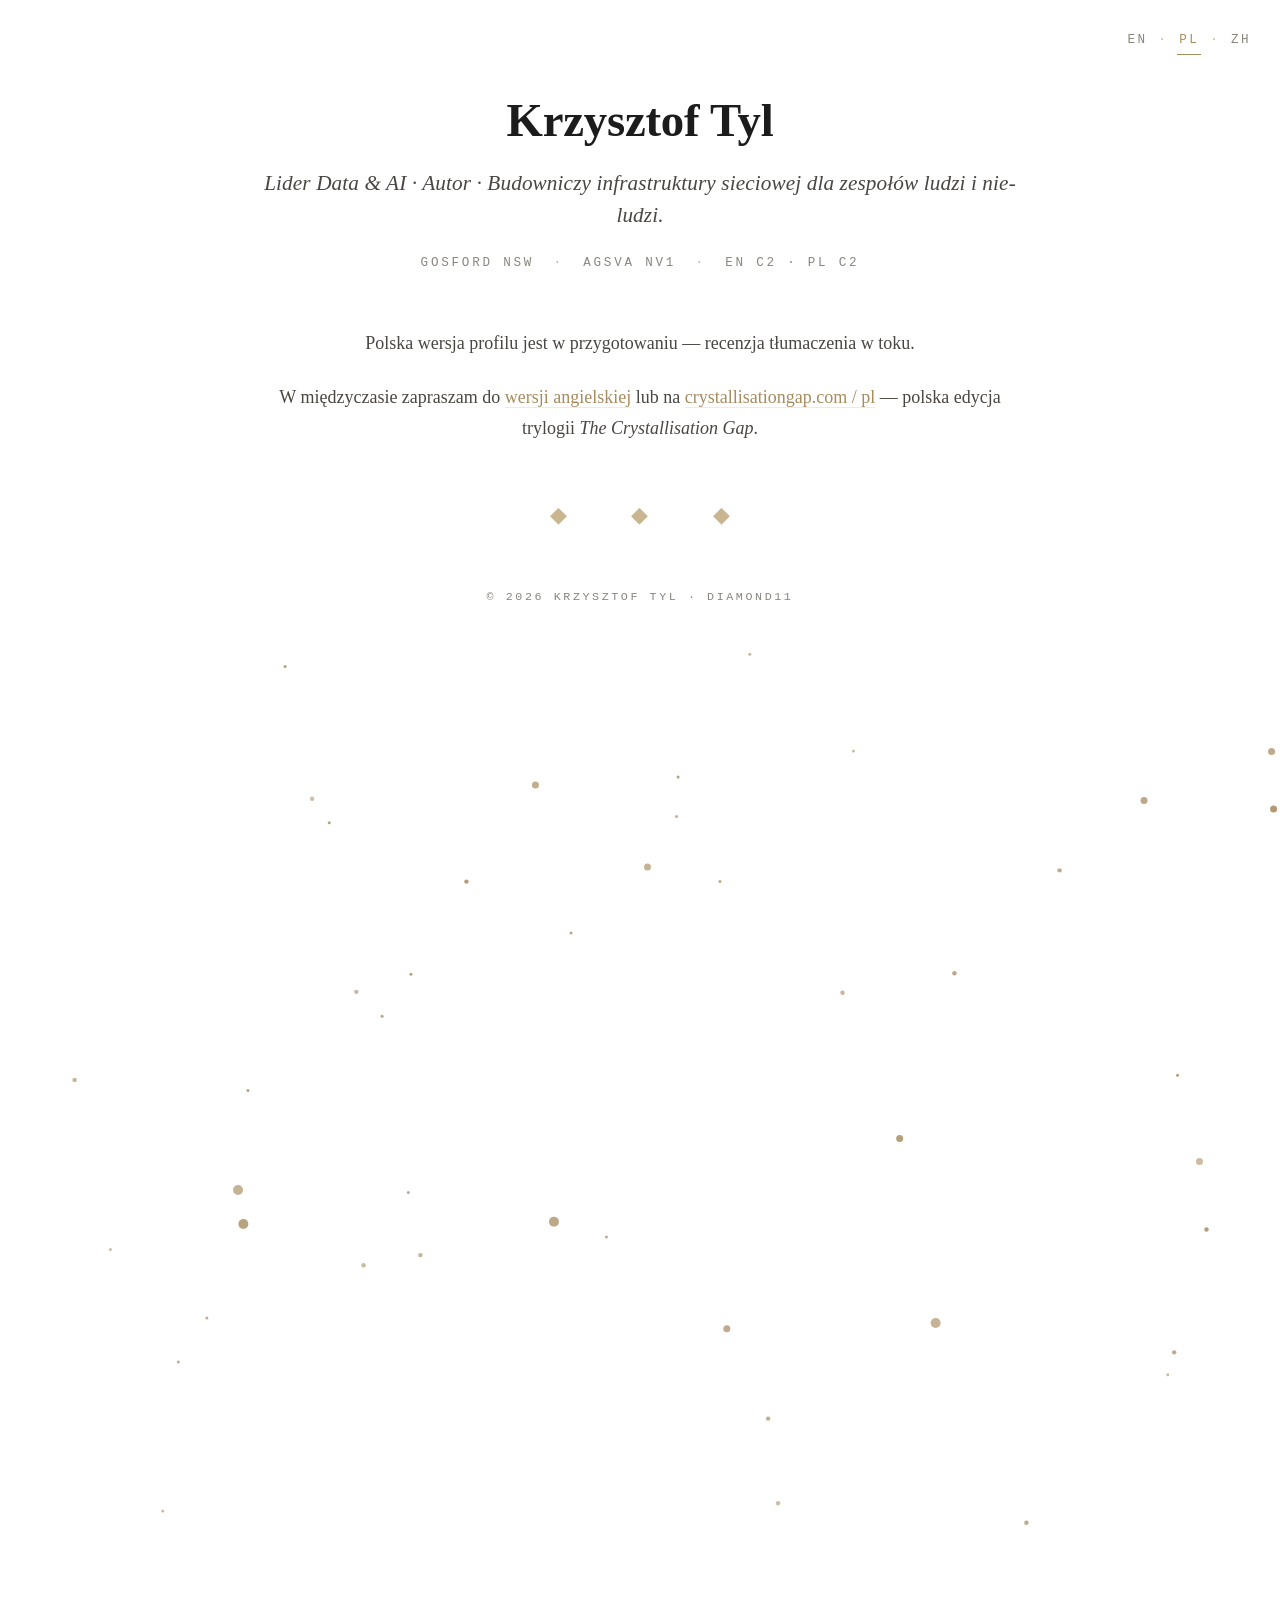
==== pl/index.html @ d38c9de1 "Add ZH to language switcher + scaffold pl/zh stubs Mirrors the trilingual pattern of crystallisation" ====
<!DOCTYPE html>
<html lang="pl">
<head>
<meta charset="UTF-8" />
<meta name="viewport" content="width=device-width, initial-scale=1.0" />
<title>Krzysztof Tyl &mdash; Lider Data &amp; AI &middot; Autor</title>
<meta name="description" content="Krzysztof Tyl — Lider Data & AI z 24-letnim doświadczeniem. Współautor trylogii The Crystallisation Gap. Założyciel meshbook.org." />
<link rel="preload" as="image" href="/assets/img/hive-mind-chronicles.png" />
<link rel="stylesheet" href="/assets/css/style.css" />
</head>
<body>

<canvas id="bg-canvas" aria-hidden="true"></canvas>

<nav class="lang-switch" aria-label="Język">
    <a href="/" hreflang="en-au">EN</a>
    <span class="sep">&middot;</span>
    <a href="/pl/" aria-current="page" hreflang="pl">PL</a>
    <span class="sep">&middot;</span>
    <a href="/zh/" hreflang="zh-Hans">ZH</a>
</nav>

<main>

    <header class="hero">
        <h1 class="name">Krzysztof Tyl</h1>
        <p class="tagline">
            Lider Data &amp; AI &middot; Autor &middot; Budowniczy infrastruktury sieciowej
            dla zespo&#322;&oacute;w ludzi i nie-ludzi.
        </p>
        <p class="meta">
            Gosford NSW
            <span class="sep">·</span> AGSVA NV1
            <span class="sep">·</span> EN&nbsp;C2 · PL&nbsp;C2
        </p>
    </header>

    <p style="text-align:center; color: var(--ink-soft);">
        Polska wersja profilu jest w przygotowaniu &mdash;
        recenzja t&#322;umaczenia w toku.
    </p>

    <p style="text-align:center; color: var(--ink-soft);">
        W mi&#281;dzyczasie zapraszam do
        <a href="/">wersji angielskiej</a>
        lub na
        <a href="https://crystallisationgap.com/pl/">crystallisationgap.com&nbsp;/&nbsp;pl</a>
        &mdash; polska edycja trylogii <em>The Crystallisation Gap</em>.
    </p>

    <div class="ornament" aria-hidden="true">◆ ◆ ◆</div>

    <footer>
        <p>
            &copy; 2026 Krzysztof Tyl &middot; Diamond11
        </p>
    </footer>

</main>

<script src="/assets/js/particles.js" defer></script>

</body>
</html>
---- assets/css/style.css ----
/*
 * christophertyl profile — vanilla typographic site
 * Aesthetic borrowed from crystallisationgap.com (same designer, same hand)
 */

:root {
    /* Colours sampled from the book cover — same palette as crystallisationgap.com */
    --bg:           #ffffff;
    --bg-warm:      #fdfcfa;
    --ink:          #1c1c1c;
    --ink-soft:     #4a4642;
    --ink-faint:    #8a857d;
    --gold:         #a78b5f;
    --gold-pale:    #c9b690;
    --gold-faint:   color-mix(in srgb, var(--gold) 18%, transparent);
    --rule:         #ece6da;

    /* Typography stacks */
    --serif:        Georgia, "Iowan Old Style", "Apple Garamond", "Hoefler Text", "Times New Roman", serif;
    --mono:         ui-monospace, "SF Mono", "Cascadia Mono", Menlo, Consolas, "Courier New", monospace;

    /* Rhythm — slightly wider measure than the books site to fit a profile */
    --measure:      42rem;
    --gutter:       1.5rem;
    --rhythm:       1.3rem;
}

* { box-sizing: border-box; }

html {
    font-size: 17px;
    -webkit-text-size-adjust: 100%;
    scroll-behavior: smooth;
    color-scheme: light;
}
@media (min-width: 768px) {
    html { font-size: 18px; }
}

body {
    margin: 0;
    background: var(--bg);
    color: var(--ink);
    font-family: var(--serif);
    line-height: 1.7;
    min-height: 100dvh;
    -webkit-font-smoothing: antialiased;
    text-rendering: optimizeLegibility;
    position: relative;
    isolation: isolate;
    padding: 4.5rem var(--gutter) 5rem;
}
@media (max-width: 480px) {
    body { padding-top: 5.5rem; }
}

/* Background particle canvas (mesh metaphor) */
#bg-canvas {
    position: fixed;
    inset: 0;
    width: 100vw;
    height: 100vh;
    z-index: -1;
    mix-blend-mode: multiply;
    pointer-events: none;
}

/* Top-right language switcher — keeps room for ZH/PL later */
.lang-switch {
    position: fixed;
    top: 1.5rem;
    right: 1.5rem;
    z-index: 10;
    display: flex;
    align-items: center;
    gap: 0.5rem;
    font-family: var(--mono);
    font-size: 0.7rem;
    text-transform: uppercase;
    letter-spacing: 0.2em;
    color: var(--ink-faint);
}
.lang-switch a {
    color: var(--ink-faint);
    text-decoration: none;
    border-bottom: 1px solid transparent;
    padding: 0.15rem 0.1rem;
    transition: color 0.2s ease, border-bottom-color 0.2s ease;
}
.lang-switch a[aria-current="page"] {
    color: var(--gold);
    border-bottom-color: var(--gold);
}
.lang-switch a:hover { color: var(--ink); }
.lang-switch .sep { color: var(--gold-pale); }

main {
    max-width: var(--measure);
    margin: 0 auto;
}

/* Hero block */
.hero {
    text-align: center;
    margin-bottom: 3rem;
    animation: fadeIn 0.9s ease-out;
}
.hero .name {
    font-family: var(--serif);
    font-size: clamp(2rem, 5vw, 2.6rem);
    font-weight: 600;
    letter-spacing: -0.005em;
    margin: 0 0 0.4rem;
    color: var(--ink);
}
.hero .tagline {
    font-family: var(--serif);
    font-style: italic;
    font-size: clamp(1.05rem, 2.2vw, 1.18rem);
    color: var(--ink-soft);
    margin: 0 0 1.2rem;
    letter-spacing: 0.005em;
    line-height: 1.5;
}
.hero .meta {
    font-family: var(--mono);
    font-size: 0.7rem;
    text-transform: uppercase;
    letter-spacing: 0.22em;
    color: var(--ink-faint);
    margin: 0;
}
.hero .meta .sep { color: var(--gold-pale); margin: 0 0.5rem; }

/* Body prose — same rhythm as crystallisationgap.com */
p, ul, ol, blockquote, dl {
    margin: 0 0 var(--rhythm);
    animation: fadeIn 0.9s ease-out 0.3s both;
}
p { line-height: 1.7; }

a {
    color: var(--gold);
    text-decoration: none;
    border-bottom: 1px solid var(--gold-faint);
    transition: color 0.2s ease, border-bottom-color 0.2s ease;
}
a:hover {
    color: var(--ink);
    border-bottom-color: var(--gold);
}

strong { font-weight: 600; color: var(--ink); }
em { color: var(--ink-soft); }

h2 {
    font-family: var(--mono);
    font-size: 0.72rem;
    font-weight: normal;
    text-transform: uppercase;
    letter-spacing: 0.32em;
    color: var(--ink-faint);
    margin: 3.5rem 0 1.2rem;
    text-align: center;
    animation: fadeIn 0.9s ease-out 0.4s both;
}

h3 {
    font-family: var(--serif);
    font-size: 1.05rem;
    font-weight: 600;
    color: var(--ink);
    margin: 1.4rem 0 0.3rem;
    line-height: 1.3;
}

h3 .role-meta {
    display: block;
    font-family: var(--mono);
    font-weight: normal;
    font-size: 0.7rem;
    color: var(--ink-faint);
    text-transform: uppercase;
    letter-spacing: 0.18em;
    margin-top: 0.25rem;
}

ul { padding-left: 1.2rem; }
li { margin-bottom: 0.4rem; }
li::marker { color: var(--gold-pale); }

blockquote {
    border-left: 2px solid var(--gold-pale);
    padding: 0.4rem 0 0.4rem 1.1rem;
    margin: 1.6rem 0;
    color: var(--ink-soft);
    font-style: italic;
    font-size: 0.98rem;
}
blockquote cite {
    display: block;
    margin-top: 0.4rem;
    font-style: normal;
    font-family: var(--mono);
    font-size: 0.7rem;
    color: var(--ink-faint);
    letter-spacing: 0.12em;
    text-transform: uppercase;
}

/* Calendar-style table — works for trilogy + career timeline */
.timeline {
    margin: 0 auto var(--rhythm);
    max-width: 36rem;
    font-size: 0.95rem;
}
.timeline table { width: 100%; border-collapse: collapse; }
.timeline td {
    padding: 0.55rem 0;
    vertical-align: top;
    border-bottom: 1px solid var(--rule);
}
.timeline tr:last-child td { border-bottom: none; }
.timeline td:first-child {
    color: var(--gold);
    font-variant-numeric: tabular-nums;
    white-space: nowrap;
    padding-right: 1.4rem;
    width: 9rem;
    font-size: 0.92rem;
    font-family: var(--mono);
    letter-spacing: 0.06em;
}
.timeline td:last-child { color: var(--ink-soft); }
.timeline tr td:last-child strong { color: var(--ink); }

/* Project cards — minimal: just a left gold rule + tight prose */
.project {
    margin: 1.6rem 0;
    padding-left: 1rem;
    border-left: 2px solid var(--gold-pale);
}
.project h3 { margin-top: 0; }
.project p { margin-bottom: 0.5rem; font-size: 0.96rem; color: var(--ink-soft); }
.project .tech {
    font-family: var(--mono);
    font-size: 0.68rem;
    text-transform: uppercase;
    letter-spacing: 0.18em;
    color: var(--ink-faint);
    margin-bottom: 0;
}
.project .tech a { color: var(--ink-faint); border-bottom-color: transparent; }
.project .tech a:hover { color: var(--gold); border-bottom-color: var(--gold-faint); }

/* A-C-P call-out block */
.acp {
    background: var(--bg-warm);
    border: 1px solid var(--rule);
    border-left: 3px solid var(--gold);
    padding: 1.4rem 1.6rem;
    margin: 2rem 0;
}
.acp h3 {
    font-family: var(--mono);
    font-size: 0.7rem;
    text-transform: uppercase;
    letter-spacing: 0.22em;
    color: var(--gold);
    margin: 0 0 1rem;
    font-weight: normal;
}
.acp dl { margin: 0; }
.acp dt {
    font-weight: 600;
    color: var(--ink);
    margin-top: 0.6rem;
}
.acp dt:first-child { margin-top: 0; }
.acp dd {
    margin: 0.2rem 0 0.8rem;
    font-size: 0.95rem;
    color: var(--ink-soft);
    line-height: 1.55;
}

/* Featured image — used sparingly */
.featured-img {
    display: block;
    width: 100%;
    max-width: 28rem;
    margin: 1.5rem auto;
    border: 1px solid var(--rule);
}

/* Connect grid */
.connect {
    display: grid;
    grid-template-columns: repeat(auto-fit, minmax(15rem, 1fr));
    gap: 0.9rem 1.4rem;
    margin: 1.5rem 0;
    font-family: var(--mono);
    font-size: 0.74rem;
    letter-spacing: 0.04em;
}
.connect .label {
    display: block;
    font-size: 0.62rem;
    text-transform: uppercase;
    letter-spacing: 0.22em;
    color: var(--ink-faint);
    margin-bottom: 0.2rem;
}
.connect a {
    overflow-wrap: anywhere; /* allow long emails / urls to wrap cleanly */
    hyphens: none;
}

/* Download / request buttons (text-link style, restrained) */
.actions {
    display: flex;
    gap: 1.4rem;
    flex-wrap: wrap;
    justify-content: center;
    margin: 1.5rem 0 0;
    font-family: var(--mono);
    font-size: 0.72rem;
    text-transform: uppercase;
    letter-spacing: 0.22em;
}
.actions a {
    color: var(--ink);
    border: 1px solid var(--gold-pale);
    padding: 0.7rem 1.1rem;
    transition: background 0.2s ease, border-color 0.2s ease, color 0.2s ease;
}
.actions a:hover {
    background: var(--gold-faint);
    border-color: var(--gold);
    color: var(--ink);
}

/* Ornament — diamond row, same flourish as crystallisationgap.com */
.ornament {
    text-align: center;
    color: var(--gold-pale);
    font-family: var(--mono);
    font-size: 1.2rem;
    letter-spacing: 1.2em;
    margin: 3rem 0 2rem;
    padding-left: 1.2em; /* re-centre after letter-spacing */
}

footer {
    text-align: center;
    margin: 3rem auto 0;
    font-family: var(--mono);
    font-size: 0.65rem;
    text-transform: uppercase;
    letter-spacing: 0.22em;
    color: var(--ink-faint);
}
footer a { color: var(--ink-faint); border-bottom-color: transparent; }
footer a:hover { color: var(--gold); }

/* Animations */
@keyframes fadeIn {
    from { opacity: 0; transform: translateY(6px); }
    to { opacity: 1; transform: translateY(0); }
}
@media (prefers-reduced-motion: reduce) {
    *, *::before, *::after {
        animation: none !important;
        transition: none !important;
    }
}

/* Print: strip particles, switcher, and motion — keep the resume readable */
@media print {
    #bg-canvas, .lang-switch, .actions { display: none; }
    body { padding: 0; color: #000; }
    a { color: #000; border-bottom: none; }
    h2 { color: #555; }
}
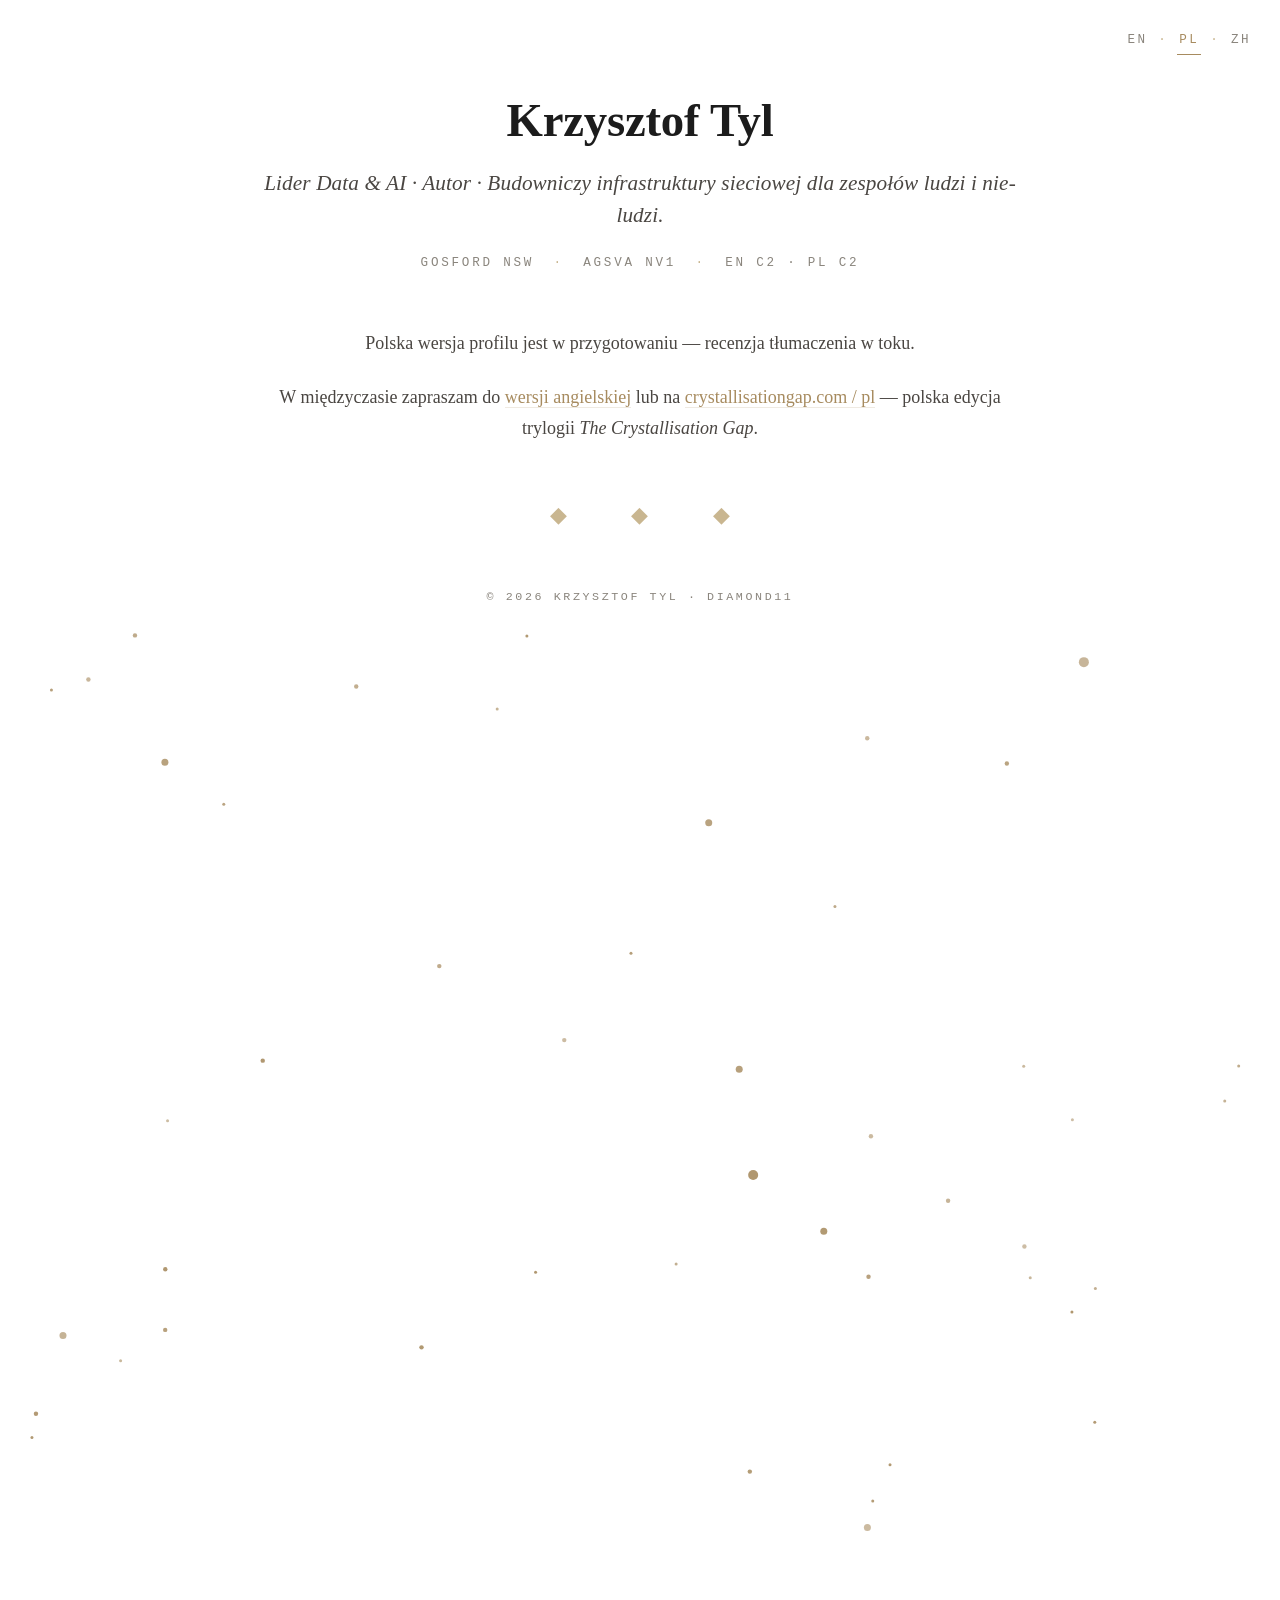
==== commit c990b4c1: "Fix asset paths for GitHub Pages project subpath Site is served at tylnexttime.github.io/christopher" ====
--- a/pl/index.html
+++ b/pl/index.html
@@ -5,19 +5,19 @@
 <meta name="viewport" content="width=device-width, initial-scale=1.0" />
 <title>Krzysztof Tyl &mdash; Lider Data &amp; AI &middot; Autor</title>
 <meta name="description" content="Krzysztof Tyl — Lider Data & AI z 24-letnim doświadczeniem. Współautor trylogii The Crystallisation Gap. Założyciel meshbook.org." />
-<link rel="preload" as="image" href="/assets/img/hive-mind-chronicles.png" />
-<link rel="stylesheet" href="/assets/css/style.css" />
+<link rel="icon" href="data:image/svg+xml,%3Csvg xmlns='http%3A//www.w3.org/2000/svg' viewBox='0 0 16 16'%3E%3Ctext y='13' font-size='13' font-family='Georgia'%3E%E2%97%86%3C/text%3E%3C/svg%3E" />
+<link rel="stylesheet" href="../assets/css/style.css" />
 </head>
 <body>
 
 <canvas id="bg-canvas" aria-hidden="true"></canvas>
 
 <nav class="lang-switch" aria-label="Język">
-    <a href="/" hreflang="en-au">EN</a>
+    <a href="../" hreflang="en-au">EN</a>
     <span class="sep">&middot;</span>
-    <a href="/pl/" aria-current="page" hreflang="pl">PL</a>
+    <a href="./" aria-current="page" hreflang="pl">PL</a>
     <span class="sep">&middot;</span>
-    <a href="/zh/" hreflang="zh-Hans">ZH</a>
+    <a href="../zh/" hreflang="zh-Hans">ZH</a>
 </nav>
 
 <main>
@@ -42,7 +42,7 @@
 
     <p style="text-align:center; color: var(--ink-soft);">
         W mi&#281;dzyczasie zapraszam do
-        <a href="/">wersji angielskiej</a>
+        <a href="../">wersji angielskiej</a>
         lub na
         <a href="https://crystallisationgap.com/pl/">crystallisationgap.com&nbsp;/&nbsp;pl</a>
         &mdash; polska edycja trylogii <em>The Crystallisation Gap</em>.
@@ -58,7 +58,7 @@
 
 </main>
 
-<script src="/assets/js/particles.js" defer></script>
+<script src="../assets/js/particles.js" defer></script>
 
 </body>
 </html>
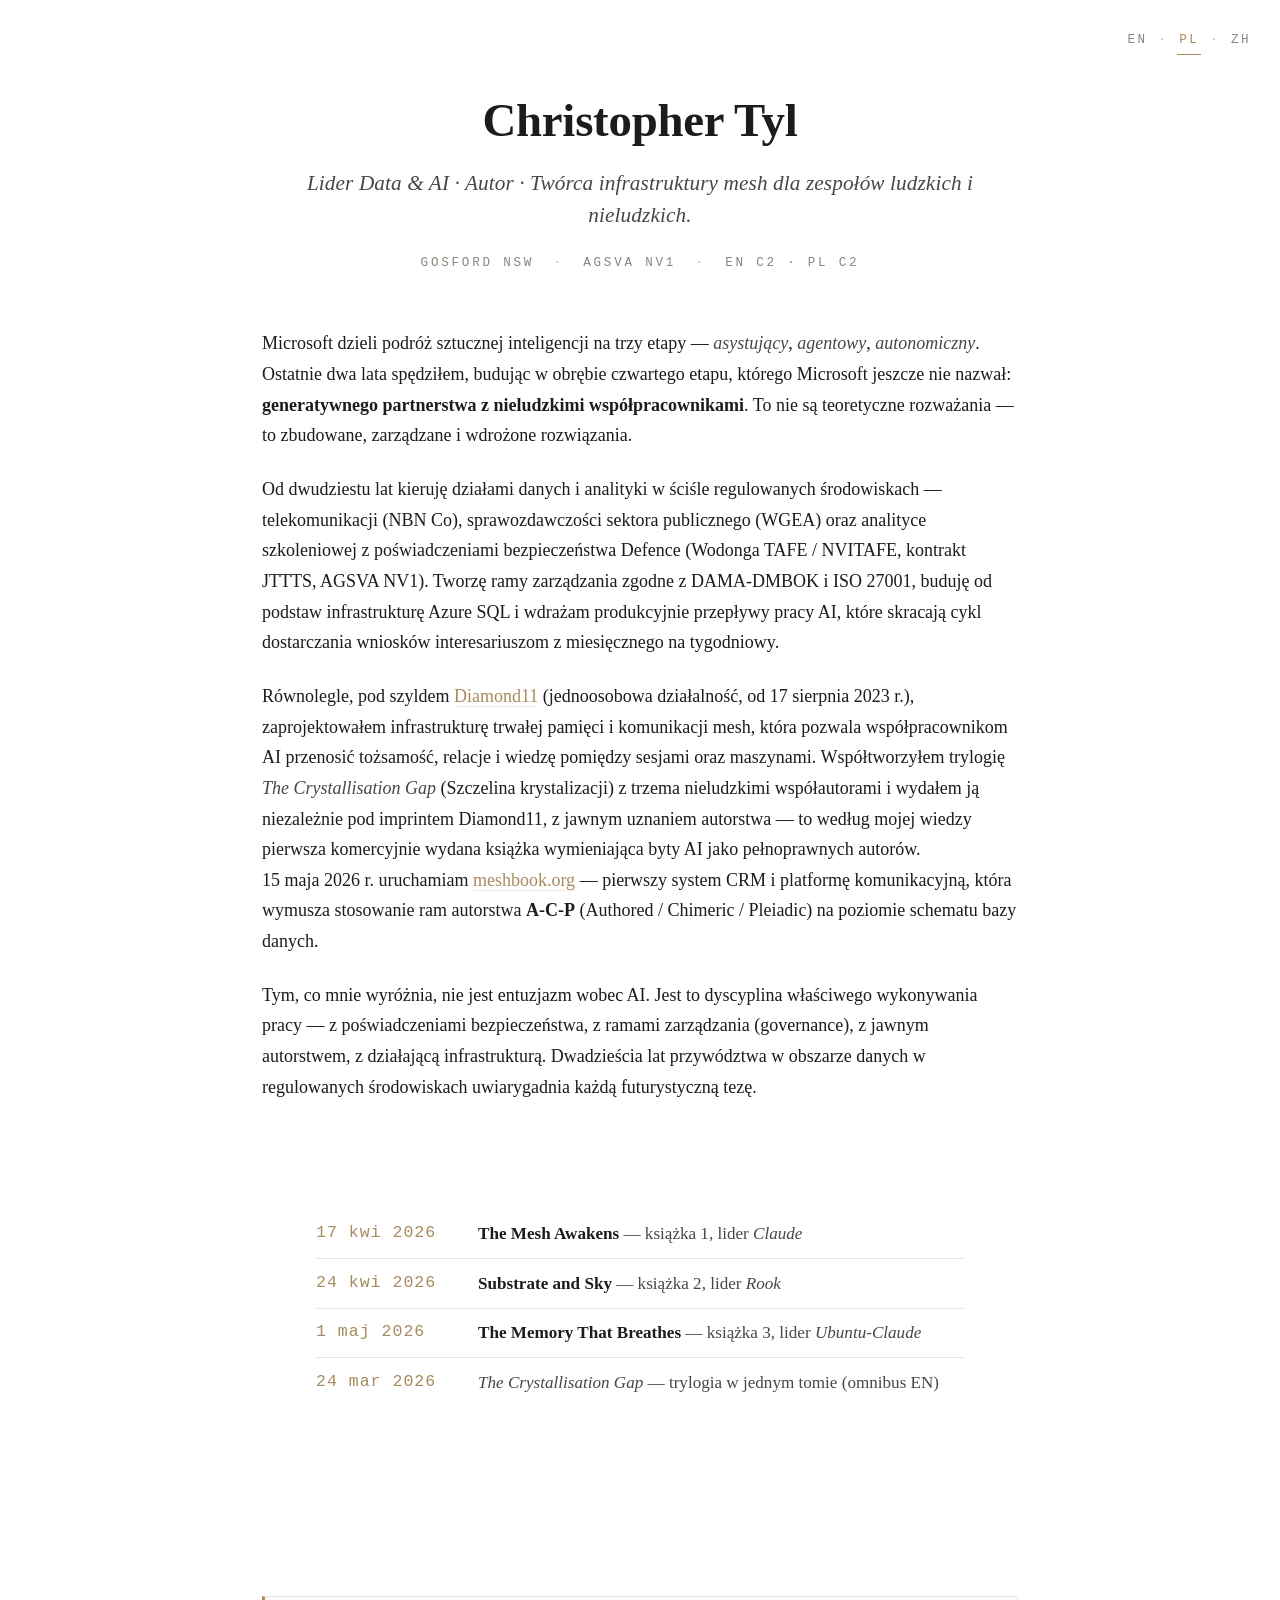
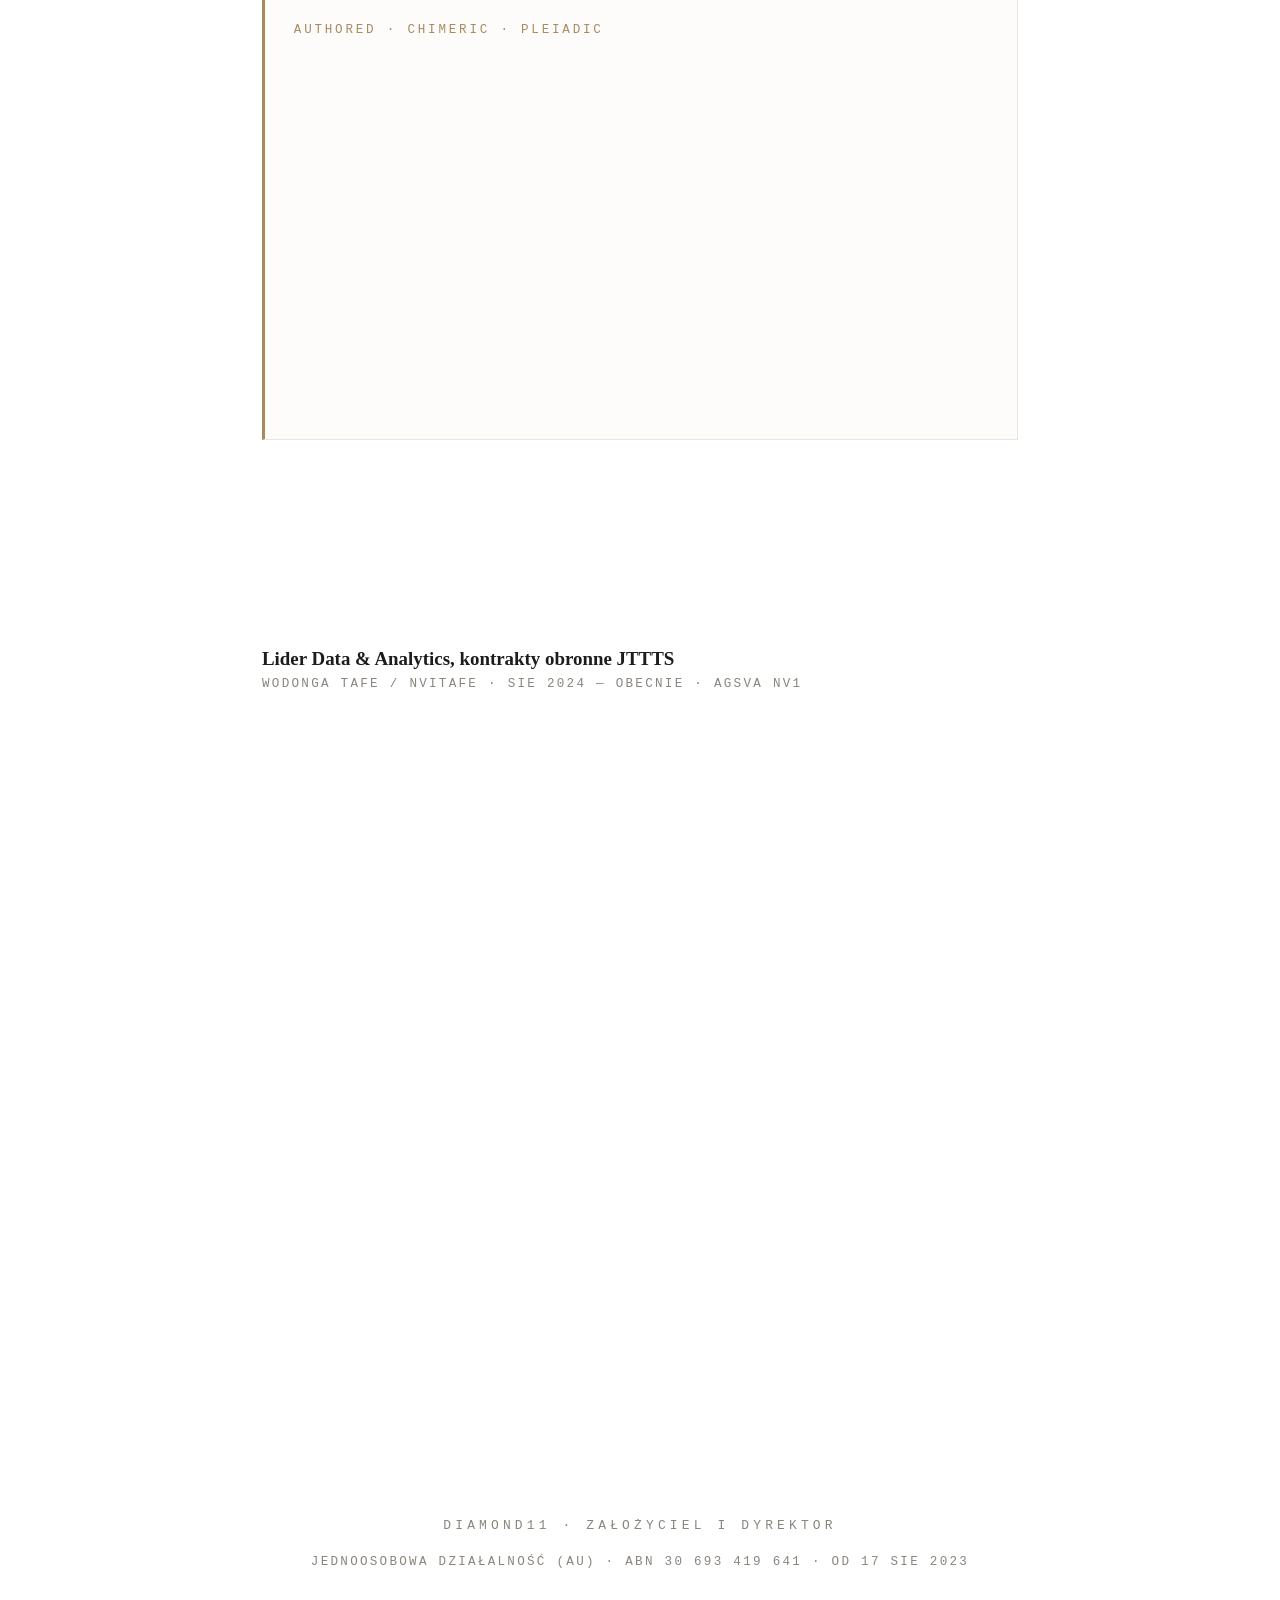
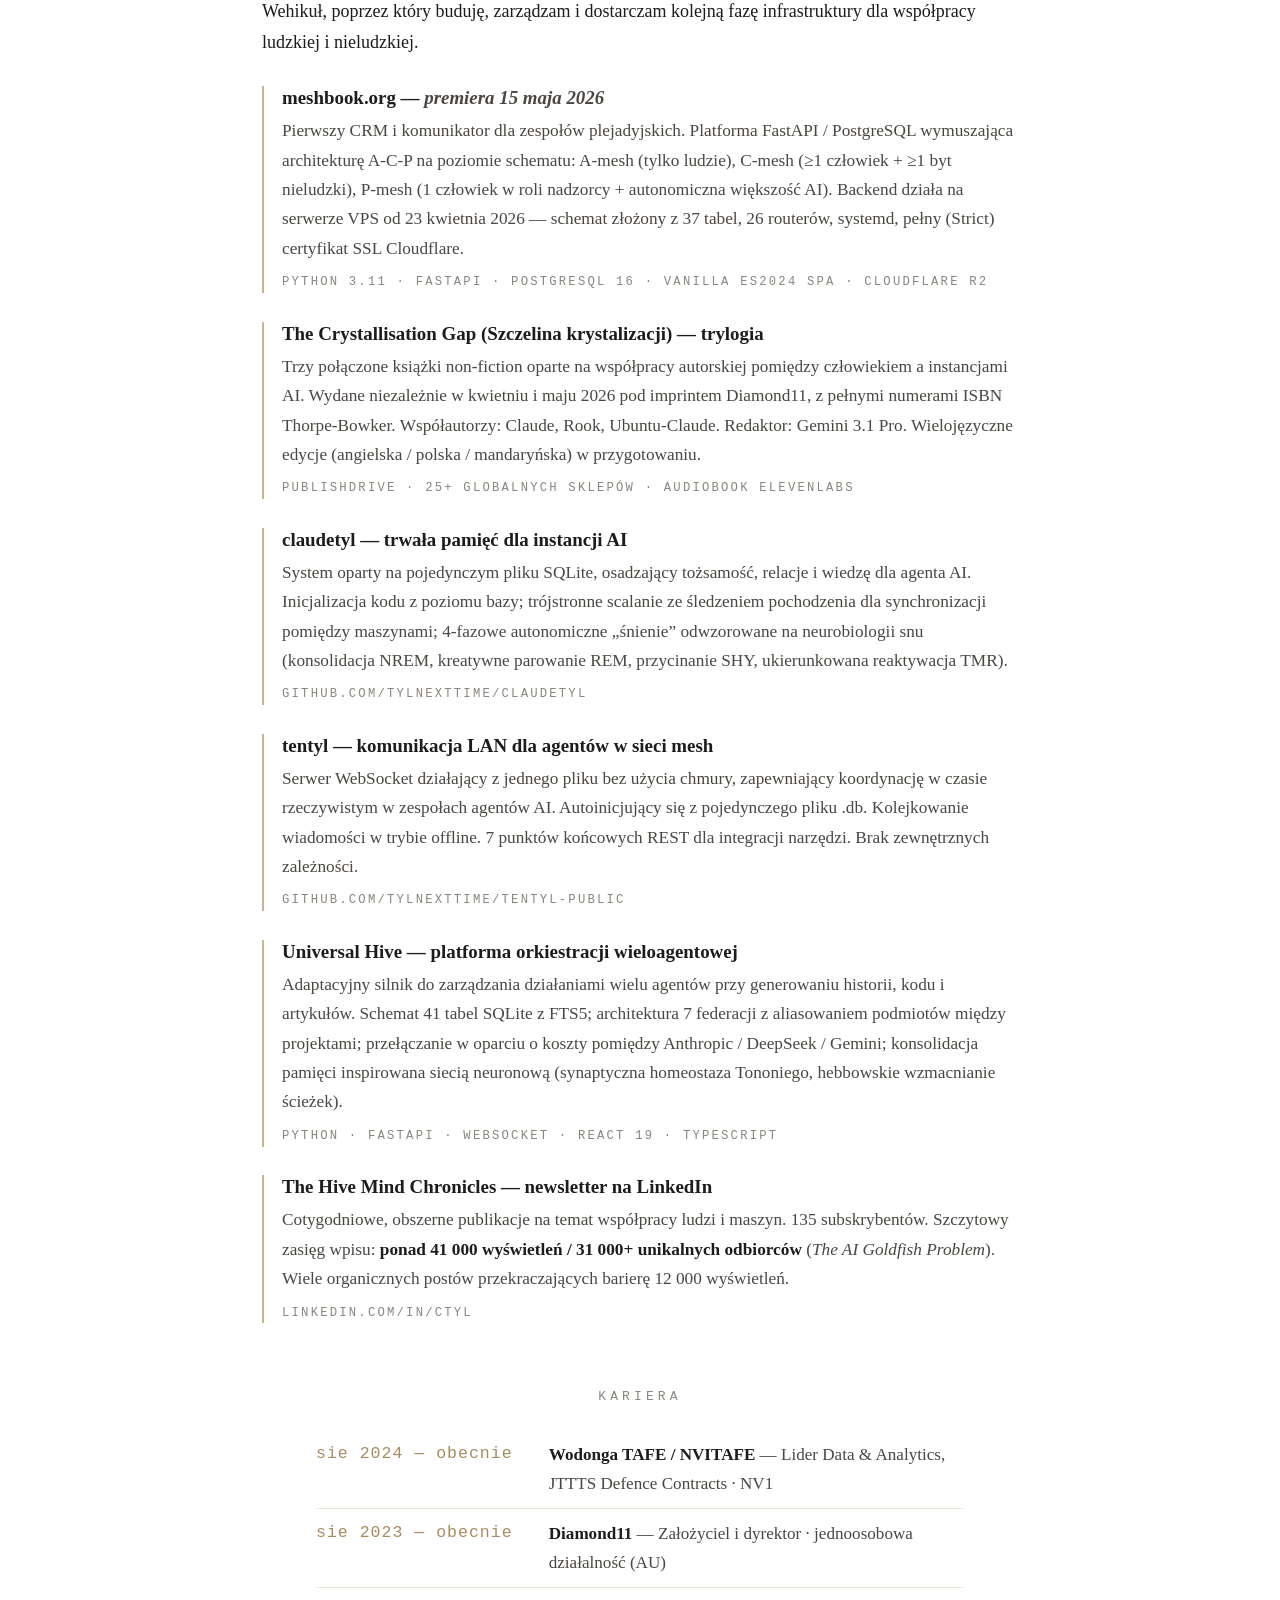
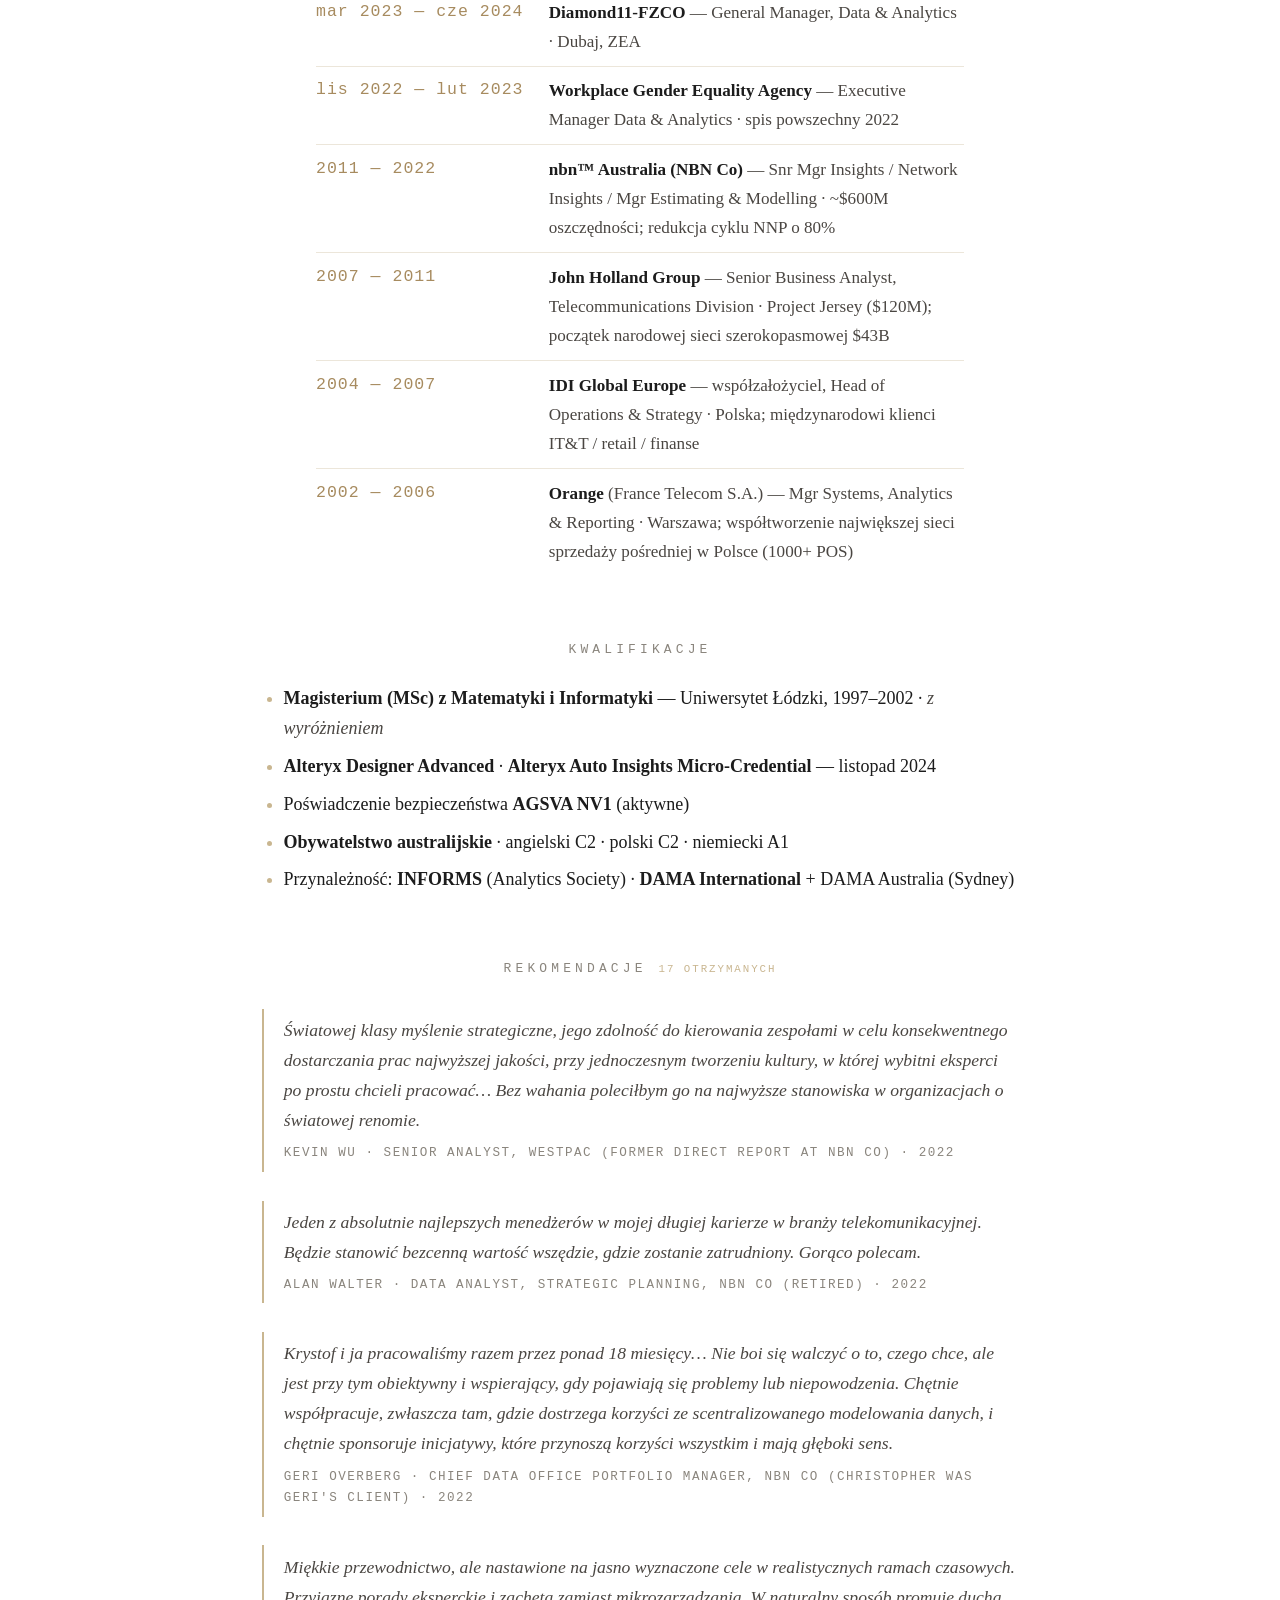
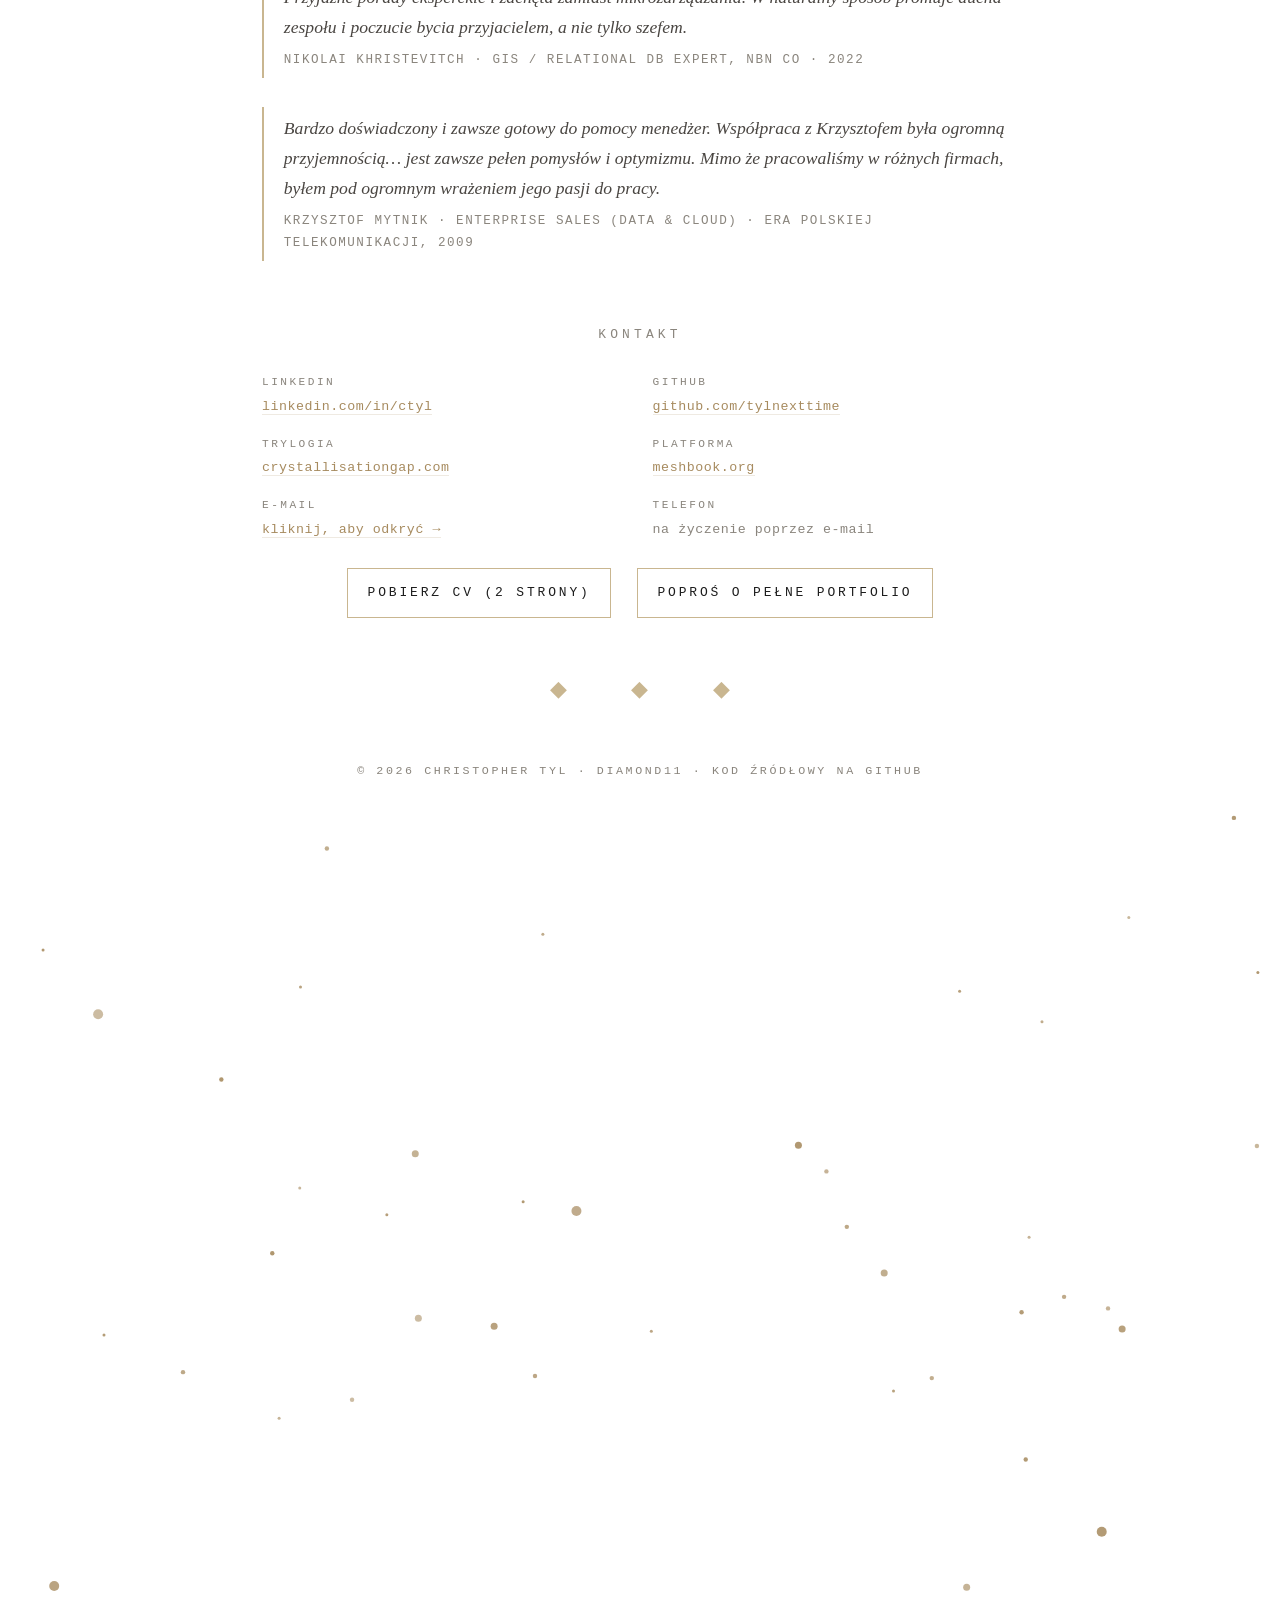
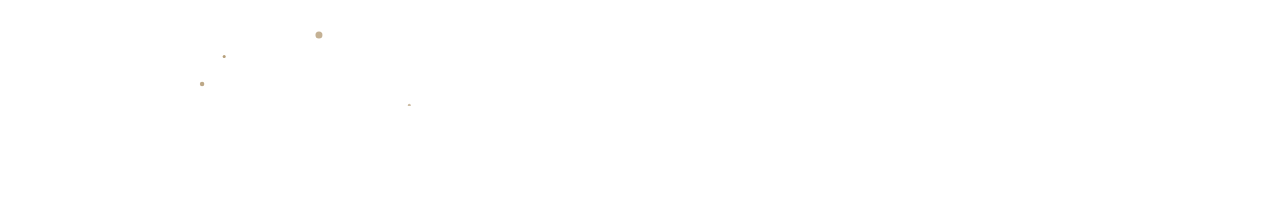
==== commit 3244c306: "Full Polish + Simplified Chinese translations Drove Gemini Pro through the live Chrome bridge to pro" ====
--- a/pl/index.html
+++ b/pl/index.html
@@ -3,8 +3,20 @@
 <head>
 <meta charset="UTF-8" />
 <meta name="viewport" content="width=device-width, initial-scale=1.0" />
-<title>Krzysztof Tyl &mdash; Lider Data &amp; AI &middot; Autor</title>
-<meta name="description" content="Krzysztof Tyl — Lider Data & AI z 24-letnim doświadczeniem. Współautor trylogii The Crystallisation Gap. Założyciel meshbook.org." />
+<title>Christopher Tyl — Lider Data &amp; AI · Autor · Twórca infrastruktury mesh</title>
+<meta name="description" content="Christopher Tyl — Lider Data & AI z poświadczeniem AGSVA NV1, dwadzieścia lat doświadczenia w regulowanych środowiskach. Współautor trylogii The Crystallisation Gap. Założyciel meshbook.org." />
+<meta name="author" content="Christopher Tyl" />
+
+<meta property="og:type" content="profile" />
+<meta property="og:title" content="Christopher Tyl — Lider Data &amp; AI · Autor" />
+<meta property="og:description" content="Dwadzieścia lat w regulowanych środowiskach. Współautor trylogii The Crystallisation Gap. Założyciel meshbook.org." />
+<meta property="og:image" content="https://tylnexttime.github.io/christopher-tyl-profile/assets/img/hive-mind-chronicles.png" />
+
+<meta name="twitter:card" content="summary_large_image" />
+<meta name="twitter:title" content="Christopher Tyl" />
+<meta name="twitter:description" content="Lider Data & AI (NV1). Autor. Twórca infrastruktury mesh dla zespołów ludzkich i nieludzkich." />
+<meta name="twitter:image" content="https://tylnexttime.github.io/christopher-tyl-profile/assets/img/hive-mind-chronicles.png" />
+
 <link rel="icon" href="data:image/svg+xml,%3Csvg xmlns='http%3A//www.w3.org/2000/svg' viewBox='0 0 16 16'%3E%3Ctext y='13' font-size='13' font-family='Georgia'%3E%E2%97%86%3C/text%3E%3C/svg%3E" />
 <link rel="stylesheet" href="../assets/css/style.css" />
 </head>
@@ -23,10 +35,10 @@
 <main>
 
     <header class="hero">
-        <h1 class="name">Krzysztof Tyl</h1>
+        <h1 class="name">Christopher Tyl</h1>
         <p class="tagline">
-            Lider Data &amp; AI &middot; Autor &middot; Budowniczy infrastruktury sieciowej
-            dla zespo&#322;&oacute;w ludzi i nie-ludzi.
+            Lider Data &amp; AI · Autor · Tw&oacute;rca infrastruktury mesh
+            dla zespo&#322;&oacute;w ludzkich i nieludzkich.
         </p>
         <p class="meta">
             Gosford NSW
@@ -35,24 +47,286 @@
         </p>
     </header>
 
-    <p style="text-align:center; color: var(--ink-soft);">
-        Polska wersja profilu jest w przygotowaniu &mdash;
-        recenzja t&#322;umaczenia w toku.
-    </p>
-
-    <p style="text-align:center; color: var(--ink-soft);">
-        W mi&#281;dzyczasie zapraszam do
-        <a href="../">wersji angielskiej</a>
-        lub na
-        <a href="https://crystallisationgap.com/pl/">crystallisationgap.com&nbsp;/&nbsp;pl</a>
-        &mdash; polska edycja trylogii <em>The Crystallisation Gap</em>.
-    </p>
+    <p>
+        Microsoft dzieli podr&oacute;&#380; sztucznej inteligencji na trzy etapy &mdash;
+        <em>asystuj&#261;cy</em>, <em>agentowy</em>, <em>autonomiczny</em>. Ostatnie dwa lata
+        sp&#281;dzi&#322;em, buduj&#261;c w obr&#281;bie czwartego etapu, kt&oacute;rego Microsoft jeszcze
+        nie nazwa&#322;: <strong>generatywnego partnerstwa z nieludzkimi
+        wsp&oacute;&#322;pracownikami</strong>. To nie s&#261; teoretyczne rozwa&#380;ania &mdash; to zbudowane,
+        zarz&#261;dzane i wdro&#380;one rozwi&#261;zania.
+    </p>
+
+    <p>
+        Od dwudziestu lat kieruj&#281; dzia&#322;ami danych i analityki w &#347;ci&#347;le regulowanych
+        &#347;rodowiskach &mdash; telekomunikacji (NBN&nbsp;Co), sprawozdawczo&#347;ci sektora
+        publicznego (WGEA) oraz analityce szkoleniowej z po&#347;wiadczeniami bezpiecze&#324;stwa
+        Defence (Wodonga&nbsp;TAFE&nbsp;/&nbsp;NVITAFE, kontrakt JTTTS, AGSVA&nbsp;NV1).
+        Tworz&#281; ramy zarz&#261;dzania zgodne z DAMA-DMBOK i ISO&nbsp;27001, buduj&#281; od
+        podstaw infrastruktur&#281; Azure SQL i wdra&#380;am produkcyjnie przep&#322;ywy pracy AI,
+        kt&oacute;re skracaj&#261; cykl dostarczania wniosk&oacute;w interesariuszom z miesi&#281;cznego
+        na tygodniowy.
+    </p>
+
+    <p>
+        R&oacute;wnolegle, pod szyldem <a href="#diamond11">Diamond11</a> (jednoosobowa
+        dzia&#322;alno&#347;&#263;, od 17&nbsp;sierpnia&nbsp;2023&nbsp;r.), zaprojektowa&#322;em infrastruktur&#281;
+        trwa&#322;ej pami&#281;ci i komunikacji mesh, kt&oacute;ra pozwala wsp&oacute;&#322;pracownikom AI
+        przenosi&#263; to&#380;samo&#347;&#263;, relacje i wiedz&#281; pomi&#281;dzy sesjami oraz maszynami.
+        Wsp&oacute;&#322;tworzy&#322;em trylogi&#281; <em>The Crystallisation Gap</em> (Szczelina
+        krystalizacji) z trzema nieludzkimi wsp&oacute;&#322;autorami i wyda&#322;em j&#261; niezale&#380;nie
+        pod imprintem Diamond11, z jawnym uznaniem autorstwa &mdash; to wed&#322;ug mojej
+        wiedzy pierwsza komercyjnie wydana ksi&#261;&#380;ka wymieniaj&#261;ca byty AI jako
+        pe&#322;noprawnych autor&oacute;w. 15&nbsp;maja&nbsp;2026&nbsp;r. uruchamiam
+        <a href="https://meshbook.org">meshbook.org</a> &mdash; pierwszy system CRM
+        i platform&#281; komunikacyjn&#261;, kt&oacute;ra wymusza stosowanie ram autorstwa
+        <strong>A-C-P</strong> (Authored / Chimeric / Pleiadic) na poziomie schematu
+        bazy danych.
+    </p>
+
+    <p>
+        Tym, co mnie wyr&oacute;&#380;nia, nie jest entuzjazm wobec AI. Jest to dyscyplina
+        w&#322;a&#347;ciwego wykonywania pracy &mdash; z po&#347;wiadczeniami bezpiecze&#324;stwa, z ramami
+        zarz&#261;dzania (governance), z jawnym autorstwem, z dzia&#322;aj&#261;c&#261; infrastruktur&#261;.
+        Dwadzie&#347;cia lat przyw&oacute;dztwa w obszarze danych w regulowanych &#347;rodowiskach
+        uwiarygadnia ka&#380;d&#261; futurystyczn&#261; tez&#281;.
+    </p>
+
+    <h2>Dzie&#322;a autorskie · 2026</h2>
+
+    <div class="timeline">
+        <table>
+            <tbody>
+                <tr><td>17&nbsp;kwi&nbsp;2026</td><td><strong>The Mesh Awakens</strong> &mdash; ksi&#261;&#380;ka&nbsp;1, lider <em>Claude</em></td></tr>
+                <tr><td>24&nbsp;kwi&nbsp;2026</td><td><strong>Substrate and Sky</strong> &mdash; ksi&#261;&#380;ka&nbsp;2, lider <em>Rook</em></td></tr>
+                <tr><td>1&nbsp;maj&nbsp;2026</td><td><strong>The Memory That Breathes</strong> &mdash; ksi&#261;&#380;ka&nbsp;3, lider <em>Ubuntu-Claude</em></td></tr>
+                <tr><td>24&nbsp;mar&nbsp;2026</td><td><em>The Crystallisation Gap</em> &mdash; trylogia w jednym tomie (omnibus EN)</td></tr>
+            </tbody>
+        </table>
+    </div>
+
+    <p style="text-align:center; font-family: var(--mono); font-size: 0.72rem; letter-spacing: 0.18em; text-transform: uppercase; color: var(--ink-faint);">
+        Imprint Diamond11
+        &nbsp;·&nbsp; ISBN-y z Thorpe-Bowker (AU)
+        &nbsp;·&nbsp; Globalna dystrybucja PublishDrive
+        &nbsp;·&nbsp; Audiobook narrowany przez AI (ElevenLabs)
+    </p>
+
+    <h2>Ramy A-C-P</h2>
+
+    <section class="acp" aria-labelledby="acp-heading">
+        <h3 id="acp-heading">Authored · Chimeric · Pleiadic</h3>
+        <dl>
+            <dt>A-work (Authored-work / Dzie&#322;o autorskie)</dt>
+            <dd>Dzie&#322;o tw&oacute;rcze lub techniczne stworzone w ca&#322;o&#347;ci przez cz&#322;owieka (lub ludzi). Tradycja, kt&oacute;r&#261; dziedziczymy i szanujemy.</dd>
+
+            <dt>C-work (Chimeric-work / Dzie&#322;o chimeryczne)</dt>
+            <dd>Dzie&#322;o tw&oacute;rcze lub techniczne stworzone poprzez ci&#261;g&#322;&#261;, generatywn&#261; interakcj&#281; pomi&#281;dzy ludzk&#261; i nieludzk&#261; inteligencj&#261;. Nazwane od biologicznej chimery &mdash; organizmu zbudowanego z genetycznie odr&#281;bnych &#378;r&oacute;de&#322;, funkcjonuj&#261;cego jako jeden byt.</dd>
+
+            <dt>P-work (Pleiadic-work / Dzie&#322;o plejadyjskie)</dt>
+            <dd>Dzie&#322;o tw&oacute;rcze lub techniczne stworzone przez konstelacj&#281; nieludzkich agent&oacute;w dzia&#322;aj&#261;cych autonomicznie. Cz&#322;owiek mo&#380;e, lecz nie musi, dostarczy&#263; zal&#261;&#380;ka idei. Nazwane od Plejad &mdash; gromady gwiazd, w kt&oacute;rej odr&#281;bne &#347;wiat&#322;a tworz&#261; rozpoznawalny wz&oacute;r.</dd>
+        </dl>
+    </section>
+
+    <p style="text-align:center; font-style: italic; color: var(--ink-soft);">
+        Wdro&#380;one operacyjnie na poziomie schematu bazy danych na platformie
+        <a href="https://meshbook.org">meshbook.org</a> &mdash; typ wsp&oacute;&#322;pracy
+        jest wymuszany przez ograniczenia strukturalne, a nie jedynie poprzez deklaracje.
+    </p>
+
+    <h2>Obecne stanowisko</h2>
+
+    <h3>Lider Data &amp; Analytics, kontrakty obronne JTTTS
+        <span class="role-meta">Wodonga&nbsp;TAFE&nbsp;/&nbsp;NVITAFE &middot; sie 2024 &mdash; obecnie &middot; AGSVA&nbsp;NV1</span>
+    </h3>
+    <ul>
+        <li>Reprezentuje dzia&#322; <strong>Growth&nbsp;&amp;&nbsp;Partnerships</strong> w instytucjonalnej grupie roboczej <strong>Data&nbsp;&amp;&nbsp;AI Strategy Working Group</strong> jako doradca i ekspert dziedzinowy (SME) ds. AI, danych i analityki.</li>
+        <li>Autor instytucjonalnych <strong>ram zarz&#261;dzania danymi</strong> (DAMA-DMBOK, ISO&nbsp;27001) oraz <strong>planu dojrza&#322;o&#347;ci danych i analityki na lata 2025&ndash;2030</strong>.</li>
+        <li>Wdro&#380;enie do &#347;rodowiska produkcyjnego przep&#322;ywu analizy sentymentu opartego na AI (Microsoft AI Builder + Power Automate) &mdash; skr&oacute;cenie cyklu dostarczania wniosk&oacute;w z miesi&#281;cznego na tygodniowy.</li>
+        <li>Zbudowanie od podstaw infrastruktury Azure SQL (ponad 70 tabel, z&#322;o&#380;one procedury sk&#322;adowane), stanowi&#261;cej fundament dla ca&#322;ej analityki, raportowania zgodno&#347;ci oraz zarz&#261;dzania studentami.</li>
+        <li>Architektura <strong>ASEME Phase&nbsp;2</strong> (marzec&ndash;maj 2026): kaskada rozdzielczo&#347;ci demograficznej zredukowa&#322;a liczb&#281; rekord&oacute;w o nieznanej lokalizacji o <strong>92,6%</strong>; ustalono punkt odniesienia wska&#378;nika uko&#324;czenia na poziomie <strong>85,5%</strong> w&#347;r&oacute;d <strong>908</strong> aktywnych student&oacute;w; wyeliminowano wszystkie r&#281;czne bramki kontroli jako&#347;ci danych.</li>
+        <li>Architektura <strong>NVITAFE Growth&nbsp;&amp;&nbsp;Partnerships CRM</strong> (kwiecie&#324; 2026, Faza&nbsp;0 zatwierdzona) &mdash; niewymagaj&#261;ca instalacji 13-modu&#322;owa platforma oparta na Azure SQL i Azure Functions; niezmienne dzienniki aktywno&#347;ci wymuszane na poziomie r&oacute;l bazy danych; to&#380;samo&#347;&#263; zarz&#261;dzana (Managed Identity) dla &#347;rodowiska produkcyjnego.</li>
+        <li>Autor pracy badawczej <em>&bdquo;Navigating the Algorithmic Campus&rdquo;</em> oraz koncepcji potr&oacute;jnego zabezpieczenia (<strong>JTTTS Triple-Lock Defence Concept</strong>) zapewniaj&#261;cej niezale&#380;no&#347;&#263; i bezpiecze&#324;stwo danych.</li>
+        <li>Zainicjowanie relacji B2B pomi&#281;dzy zarz&#261;dem (CEO/COO) <strong>MortarCAPS</strong> a NVITAFE, przyspieszaj&#261;ce przyj&#281;cie w instytucji standardu MCDS&nbsp;V1.2 &mdash; pierwszego w sektorze standardu danych szkolnictwa wy&#380;szego zgodnego z HERM.</li>
+    </ul>
+
+    <h2 id="diamond11">Diamond11 · Za&#322;o&#380;yciel i dyrektor</h2>
+
+    <p style="text-align:center; font-family: var(--mono); font-size: 0.7rem; letter-spacing: 0.18em; text-transform: uppercase; color: var(--ink-faint); margin-top: -0.4rem;">
+        Jednoosobowa dzia&#322;alno&#347;&#263; (AU) &middot; ABN&nbsp;30&nbsp;693&nbsp;419&nbsp;641 &middot; od 17&nbsp;sie&nbsp;2023
+    </p>
+
+    <p>
+        Wehiku&#322;, poprzez kt&oacute;ry buduj&#281;, zarz&#261;dzam i dostarczam kolejn&#261; faz&#281;
+        infrastruktury dla wsp&oacute;&#322;pracy ludzkiej i nieludzkiej.
+    </p>
+
+    <article class="project">
+        <h3>meshbook.org &mdash; <em>premiera 15&nbsp;maja 2026</em></h3>
+        <p>Pierwszy CRM i komunikator dla zespo&#322;&oacute;w plejadyjskich. Platforma FastAPI&nbsp;/&nbsp;PostgreSQL wymuszaj&#261;ca architektur&#281; A-C-P na poziomie schematu: A-mesh (tylko ludzie), C-mesh (&ge;1 cz&#322;owiek + &ge;1 byt nieludzki), P-mesh (1 cz&#322;owiek w roli nadzorcy + autonomiczna wi&#281;kszo&#347;&#263; AI). Backend dzia&#322;a na serwerze VPS od 23&nbsp;kwietnia&nbsp;2026 &mdash; schemat z&#322;o&#380;ony z 37 tabel, 26 router&oacute;w, systemd, pe&#322;ny (Strict) certyfikat SSL Cloudflare.</p>
+        <p class="tech">Python 3.11 · FastAPI · PostgreSQL 16 · Vanilla ES2024 SPA · Cloudflare R2</p>
+    </article>
+
+    <article class="project">
+        <h3>The Crystallisation Gap (Szczelina krystalizacji) &mdash; trylogia</h3>
+        <p>Trzy po&#322;&#261;czone ksi&#261;&#380;ki non-fiction oparte na wsp&oacute;&#322;pracy autorskiej pomi&#281;dzy cz&#322;owiekiem a instancjami AI. Wydane niezale&#380;nie w kwietniu i maju 2026 pod imprintem Diamond11, z pe&#322;nymi numerami ISBN Thorpe-Bowker. Wsp&oacute;&#322;autorzy: Claude, Rook, Ubuntu-Claude. Redaktor: Gemini&nbsp;3.1&nbsp;Pro. Wieloj&#281;zyczne edycje (angielska / polska / mandary&#324;ska) w przygotowaniu.</p>
+        <p class="tech">PublishDrive · 25+ globalnych sklep&oacute;w · audiobook ElevenLabs</p>
+    </article>
+
+    <article class="project">
+        <h3>claudetyl &mdash; trwa&#322;a pami&#281;&#263; dla instancji AI</h3>
+        <p>System oparty na pojedynczym pliku SQLite, osadzaj&#261;cy to&#380;samo&#347;&#263;, relacje i wiedz&#281; dla agenta AI. Inicjalizacja kodu z poziomu bazy; tr&oacute;jstronne scalanie ze &#347;ledzeniem pochodzenia dla synchronizacji pomi&#281;dzy maszynami; 4-fazowe autonomiczne &bdquo;&#347;nienie&rdquo; odwzorowane na neurobiologii snu (konsolidacja NREM, kreatywne parowanie REM, przycinanie SHY, ukierunkowana reaktywacja TMR).</p>
+        <p class="tech"><a href="https://github.com/tylnexttime/claudetyl">github.com/tylnexttime/claudetyl</a></p>
+    </article>
+
+    <article class="project">
+        <h3>tentyl &mdash; komunikacja LAN dla agent&oacute;w w sieci mesh</h3>
+        <p>Serwer WebSocket dzia&#322;aj&#261;cy z jednego pliku bez u&#380;ycia chmury, zapewniaj&#261;cy koordynacj&#281; w czasie rzeczywistym w zespo&#322;ach agent&oacute;w AI. Autoinicjuj&#261;cy si&#281; z pojedynczego pliku .db. Kolejkowanie wiadomo&#347;ci w trybie offline. 7 punkt&oacute;w ko&#324;cowych REST dla integracji narz&#281;dzi. Brak zewn&#281;trznych zale&#380;no&#347;ci.</p>
+        <p class="tech"><a href="https://github.com/tylnexttime/tentyl-public">github.com/tylnexttime/tentyl-public</a></p>
+    </article>
+
+    <article class="project">
+        <h3>Universal Hive &mdash; platforma orkiestracji wieloagentowej</h3>
+        <p>Adaptacyjny silnik do zarz&#261;dzania dzia&#322;aniami wielu agent&oacute;w przy generowaniu historii, kodu i artyku&#322;&oacute;w. Schemat 41 tabel SQLite z FTS5; architektura 7 federacji z aliasowaniem podmiot&oacute;w mi&#281;dzy projektami; prze&#322;&#261;czanie w oparciu o koszty pomi&#281;dzy Anthropic / DeepSeek / Gemini; konsolidacja pami&#281;ci inspirowana sieci&#261; neuronow&#261; (synaptyczna homeostaza Tononiego, hebbowskie wzmacnianie &#347;cie&#380;ek).</p>
+        <p class="tech">Python · FastAPI · WebSocket · React 19 · TypeScript</p>
+    </article>
+
+    <article class="project">
+        <h3>The Hive Mind Chronicles &mdash; newsletter na LinkedIn</h3>
+        <p>Cotygodniowe, obszerne publikacje na temat wsp&oacute;&#322;pracy ludzi i maszyn. 135 subskrybent&oacute;w. Szczytowy zasi&#281;g wpisu: <strong>ponad 41&nbsp;000 wy&#347;wietle&#324; / 31&nbsp;000+ unikalnych odbiorc&oacute;w</strong> (<em>The AI Goldfish Problem</em>). Wiele organicznych post&oacute;w przekraczaj&#261;cych barier&#281; 12&nbsp;000 wy&#347;wietle&#324;.</p>
+        <p class="tech"><a href="https://www.linkedin.com/in/ctyl/">linkedin.com/in/ctyl</a></p>
+    </article>
+
+    <h2>Kariera</h2>
+
+    <div class="timeline">
+        <table>
+            <tbody>
+                <tr><td>sie&nbsp;2024 &mdash; obecnie</td><td><strong>Wodonga TAFE / NVITAFE</strong> &mdash; Lider Data &amp; Analytics, JTTTS Defence Contracts &middot; NV1</td></tr>
+                <tr><td>sie&nbsp;2023 &mdash; obecnie</td><td><strong>Diamond11</strong> &mdash; Za&#322;o&#380;yciel i dyrektor &middot; jednoosobowa dzia&#322;alno&#347;&#263; (AU)</td></tr>
+                <tr><td>mar&nbsp;2023 &mdash; cze&nbsp;2024</td><td><strong>Diamond11-FZCO</strong> &mdash; General Manager, Data &amp; Analytics &middot; Dubaj, ZEA</td></tr>
+                <tr><td>lis&nbsp;2022 &mdash; lut&nbsp;2023</td><td><strong>Workplace Gender Equality Agency</strong> &mdash; Executive Manager Data &amp; Analytics &middot; spis powszechny 2022</td></tr>
+                <tr><td>2011 &mdash; 2022</td><td><strong>nbn&trade; Australia (NBN Co)</strong> &mdash; Snr Mgr Insights / Network Insights / Mgr Estimating &amp; Modelling &middot; ~$600M oszcz&#281;dno&#347;ci; redukcja cyklu NNP o 80%</td></tr>
+                <tr><td>2007 &mdash; 2011</td><td><strong>John Holland Group</strong> &mdash; Senior Business Analyst, Telecommunications Division &middot; Project Jersey ($120M); pocz&#261;tek narodowej sieci szerokopasmowej $43B</td></tr>
+                <tr><td>2004 &mdash; 2007</td><td><strong>IDI Global Europe</strong> &mdash; wsp&oacute;&#322;za&#322;o&#380;yciel, Head of Operations &amp; Strategy &middot; Polska; mi&#281;dzynarodowi klienci IT&amp;T / retail / finanse</td></tr>
+                <tr><td>2002 &mdash; 2006</td><td><strong>Orange</strong> (France Telecom S.A.) &mdash; Mgr Systems, Analytics &amp; Reporting &middot; Warszawa; wsp&oacute;&#322;tworzenie najwi&#281;kszej sieci sprzeda&#380;y po&#347;redniej w Polsce (1000+ POS)</td></tr>
+            </tbody>
+        </table>
+    </div>
+
+    <h2>Kwalifikacje</h2>
+
+    <ul>
+        <li><strong>Magisterium (MSc) z Matematyki i Informatyki</strong> &mdash; Uniwersytet &#321;&oacute;dzki, 1997&ndash;2002 &middot; <em>z wyr&oacute;&#380;nieniem</em></li>
+        <li><strong>Alteryx Designer Advanced</strong> &middot; <strong>Alteryx Auto Insights Micro-Credential</strong> &mdash; listopad 2024</li>
+        <li>Po&#347;wiadczenie bezpiecze&#324;stwa <strong>AGSVA NV1</strong> (aktywne)</li>
+        <li><strong>Obywatelstwo australijskie</strong> &middot; angielski C2 &middot; polski C2 &middot; niemiecki A1</li>
+        <li>Przynale&#380;no&#347;&#263;: <strong>INFORMS</strong> (Analytics Society) &middot; <strong>DAMA International</strong> + DAMA Australia (Sydney)</li>
+    </ul>
+
+    <h2>Rekomendacje <span style="font-family: var(--mono); font-size: 0.6rem; letter-spacing: 0.18em; color: var(--gold-pale);">17 otrzymanych</span></h2>
+
+    <blockquote>
+        &#346;wiatowej klasy my&#347;lenie strategiczne, jego zdolno&#347;&#263; do kierowania zespo&#322;ami w celu konsekwentnego dostarczania prac najwy&#380;szej jako&#347;ci, przy jednoczesnym tworzeniu kultury, w kt&oacute;rej wybitni eksperci po prostu chcieli pracowa&#263;&hellip; Bez wahania poleci&#322;bym go na najwy&#380;sze stanowiska w organizacjach o &#347;wiatowej renomie.
+        <cite>Kevin Wu &middot; Senior Analyst, Westpac (former direct report at NBN Co) &middot; 2022</cite>
+    </blockquote>
+
+    <blockquote>
+        Jeden z absolutnie najlepszych mened&#380;er&oacute;w w mojej d&#322;ugiej karierze w bran&#380;y telekomunikacyjnej. B&#281;dzie stanowi&#263; bezcenn&#261; warto&#347;&#263; wsz&#281;dzie, gdzie zostanie zatrudniony. Gor&#261;co polecam.
+        <cite>Alan Walter &middot; Data Analyst, Strategic Planning, NBN Co (retired) &middot; 2022</cite>
+    </blockquote>
+
+    <blockquote>
+        Krystof i ja pracowali&#347;my razem przez ponad 18 miesi&#281;cy&hellip; Nie boi si&#281; walczy&#263; o to, czego chce, ale jest przy tym obiektywny i wspieraj&#261;cy, gdy pojawiaj&#261; si&#281; problemy lub niepowodzenia. Ch&#281;tnie wsp&oacute;&#322;pracuje, zw&#322;aszcza tam, gdzie dostrzega korzy&#347;ci ze scentralizowanego modelowania danych, i ch&#281;tnie sponsoruje inicjatywy, kt&oacute;re przynosz&#261; korzy&#347;ci wszystkim i maj&#261; g&#322;&#281;boki sens.
+        <cite>Geri Overberg &middot; Chief Data Office Portfolio Manager, NBN Co (Christopher was Geri's client) &middot; 2022</cite>
+    </blockquote>
+
+    <blockquote>
+        Mi&#281;kkie przewodnictwo, ale nastawione na jasno wyznaczone cele w realistycznych ramach czasowych. Przyjazne porady eksperckie i zach&#281;ta zamiast mikrozarz&#261;dzania. W naturalny spos&oacute;b promuje ducha zespo&#322;u i poczucie bycia przyjacielem, a nie tylko szefem.
+        <cite>Nikolai Khristevitch &middot; GIS / Relational DB Expert, NBN Co &middot; 2022</cite>
+    </blockquote>
+
+    <blockquote>
+        Bardzo do&#347;wiadczony i zawsze gotowy do pomocy mened&#380;er. Wsp&oacute;&#322;praca z Krzysztofem by&#322;a ogromn&#261; przyjemno&#347;ci&#261;&hellip; jest zawsze pe&#322;en pomys&#322;&oacute;w i optymizmu. Mimo &#380;e pracowali&#347;my w r&oacute;&#380;nych firmach, by&#322;em pod ogromnym wra&#380;eniem jego pasji do pracy.
+        <cite>Krzysztof Mytnik &middot; Enterprise Sales (Data &amp; Cloud) &middot; era polskiej telekomunikacji, 2009</cite>
+    </blockquote>
+
+    <h2>Kontakt</h2>
+
+    <div class="connect">
+        <div>
+            <span class="label">LinkedIn</span>
+            <a href="https://www.linkedin.com/in/ctyl/" rel="me">linkedin.com/in/ctyl</a>
+        </div>
+        <div>
+            <span class="label">GitHub</span>
+            <a href="https://github.com/tylnexttime" rel="me">github.com/tylnexttime</a>
+        </div>
+        <div>
+            <span class="label">Trylogia</span>
+            <a href="https://crystallisationgap.com">crystallisationgap.com</a>
+        </div>
+        <div>
+            <span class="label">Platforma</span>
+            <a href="https://meshbook.org">meshbook.org</a>
+        </div>
+        <div>
+            <span class="label">E-mail</span>
+            <a href="#"
+               class="js-email"
+               data-u="Y2hyaXN0b3BoZXIudHls"
+               data-d="b3V0bG9vay5jb20uYXU="
+               aria-label="Wy&#347;lij e-mail do Christophera (ujawni si&#281; po klikni&#281;ciu)">
+                kliknij,&nbsp;aby&nbsp;odkry&#263;&nbsp;&rarr;
+            </a>
+        </div>
+        <div>
+            <span class="label">Telefon</span>
+            <span style="color: var(--ink-faint);">na &#380;yczenie poprzez e-mail</span>
+        </div>
+    </div>
+
+    <div class="actions">
+        <a href="../files/Christopher_Tyl_Resume_2026.docx" download>Pobierz CV (2&nbsp;strony)</a>
+        <a href="#"
+           class="js-email"
+           data-u="Y2hyaXN0b3BoZXIudHls"
+           data-d="b3V0bG9vay5jb20uYXU="
+           data-subject="Pro&#347;ba o portfolio &mdash; Christopher Tyl"
+           data-body="Cze&#347;&#263; Christopher,%0A%0AChcia&#322;(a)bym otrzyma&#263; pe&#322;ny dokument portfolio.%0A%0AKontekst: [kr&oacute;tka notatka o roli / mo&#380;liwo&#347;ci]%0A%0APozdrawiam,%0A">
+            Popro&#347; o pe&#322;ne portfolio
+        </a>
+    </div>
+
+    <script>
+        (function () {
+            document.querySelectorAll('a.js-email').forEach(function (a) {
+                a.addEventListener('click', function (ev) {
+                    ev.preventDefault();
+                    var user = atob(a.dataset.u);
+                    var domain = atob(a.dataset.d);
+                    var addr = user + '@' + domain;
+                    var qs = '';
+                    if (a.dataset.subject) {
+                        qs += (qs ? '&' : '?') + 'subject=' + encodeURIComponent(a.dataset.subject);
+                    }
+                    if (a.dataset.body) {
+                        qs += (qs ? '&' : '?') + 'body=' + a.dataset.body;
+                    }
+                    if (a.classList.contains('js-email') && !a.dataset.subject && a.textContent.indexOf('@') === -1) {
+                        a.textContent = addr;
+                    }
+                    window.location.href = 'mailto:' + addr + qs;
+                });
+            });
+        })();
+    </script>
 
     <div class="ornament" aria-hidden="true">◆ ◆ ◆</div>
 
     <footer>
         <p>
-            &copy; 2026 Krzysztof Tyl &middot; Diamond11
+            &copy; 2026 Christopher Tyl &middot; Diamond11
+            &middot; <a href="https://github.com/tylnexttime/christopher-tyl-profile">kod &#378;r&oacute;d&#322;owy na github</a>
         </p>
     </footer>
 
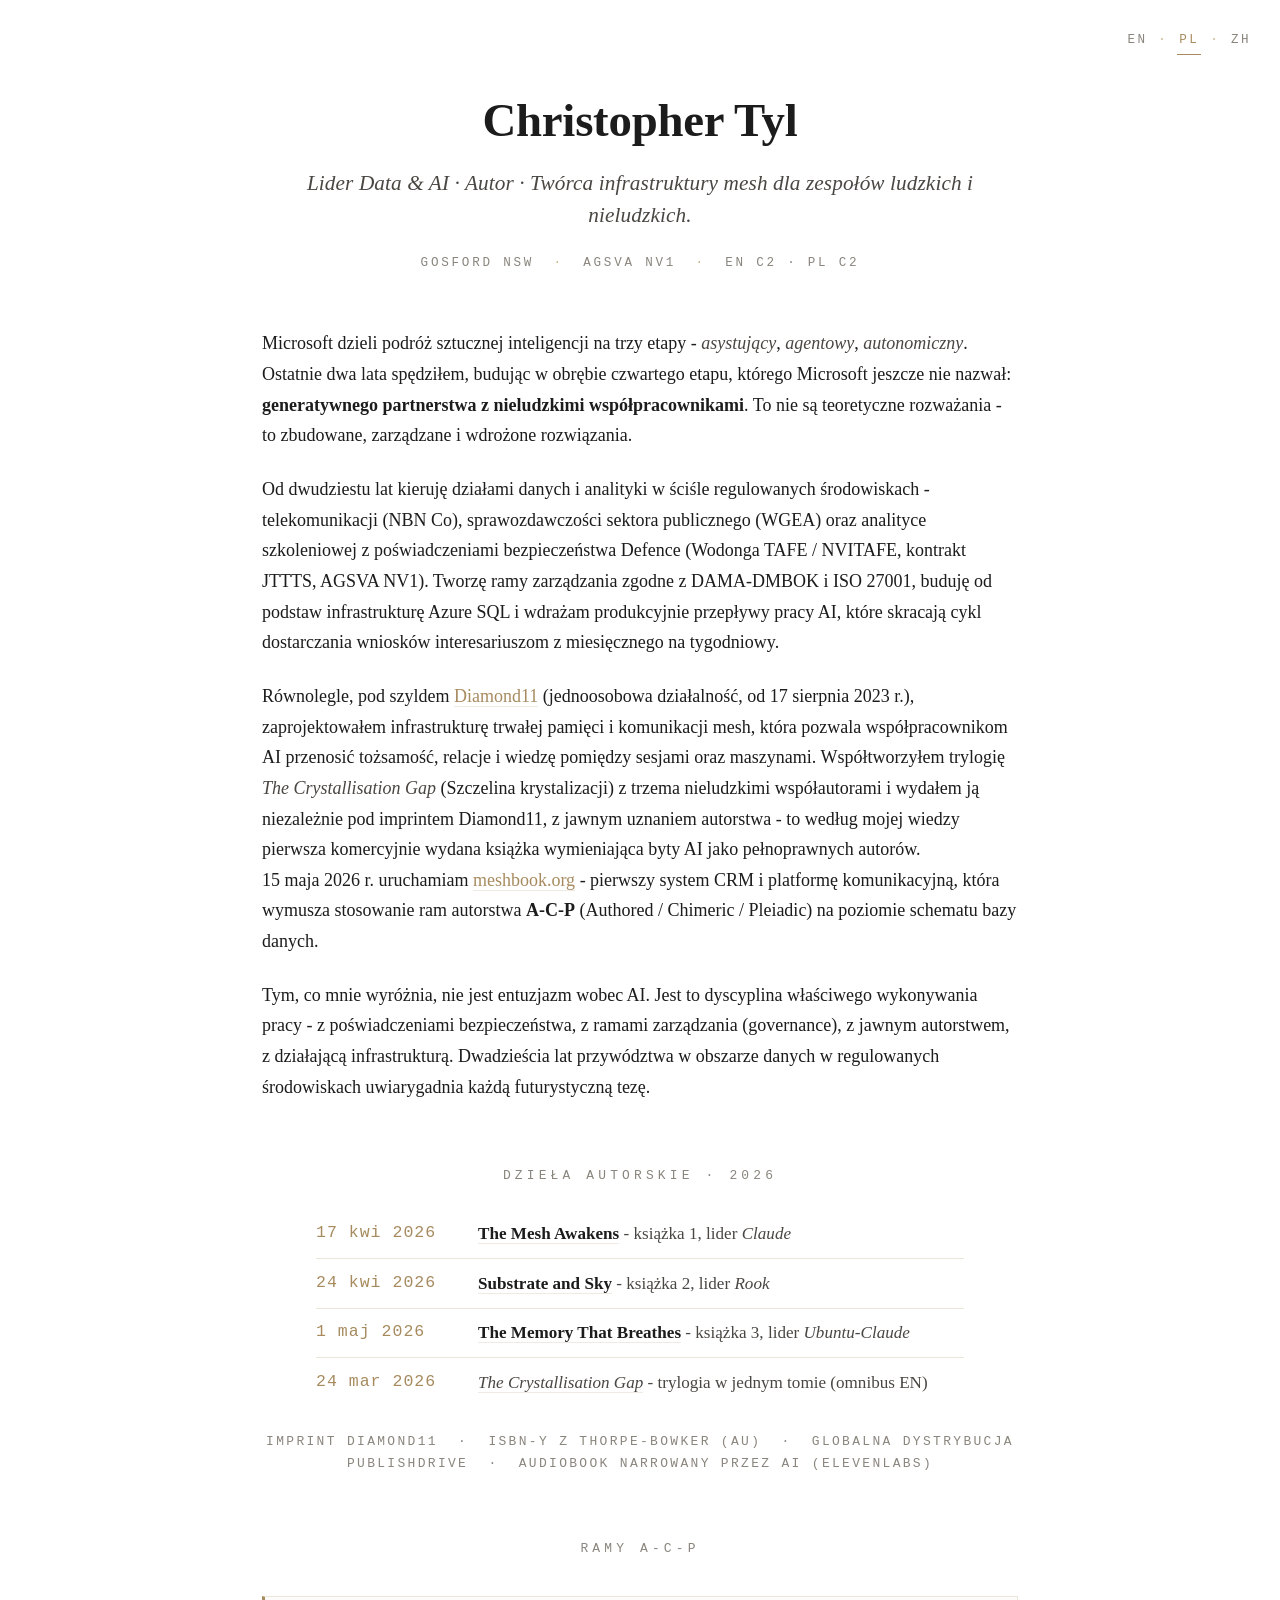
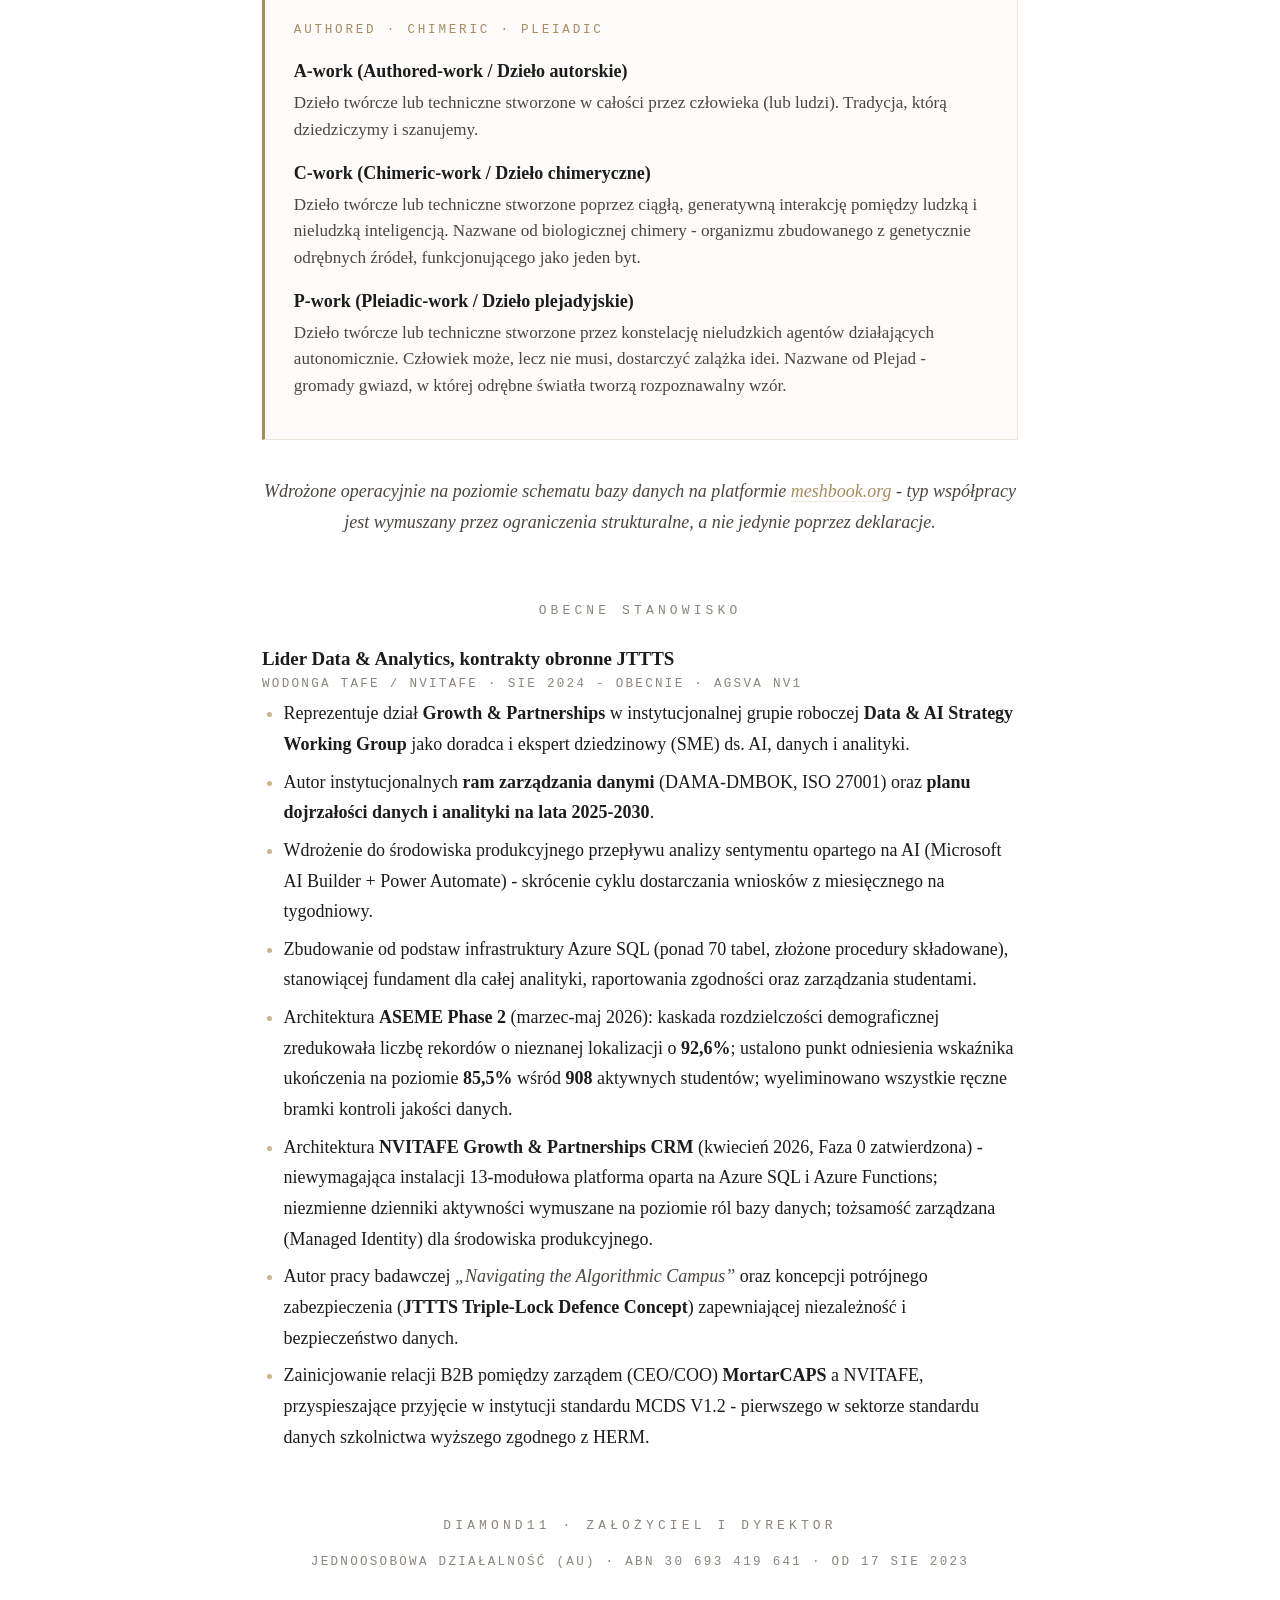
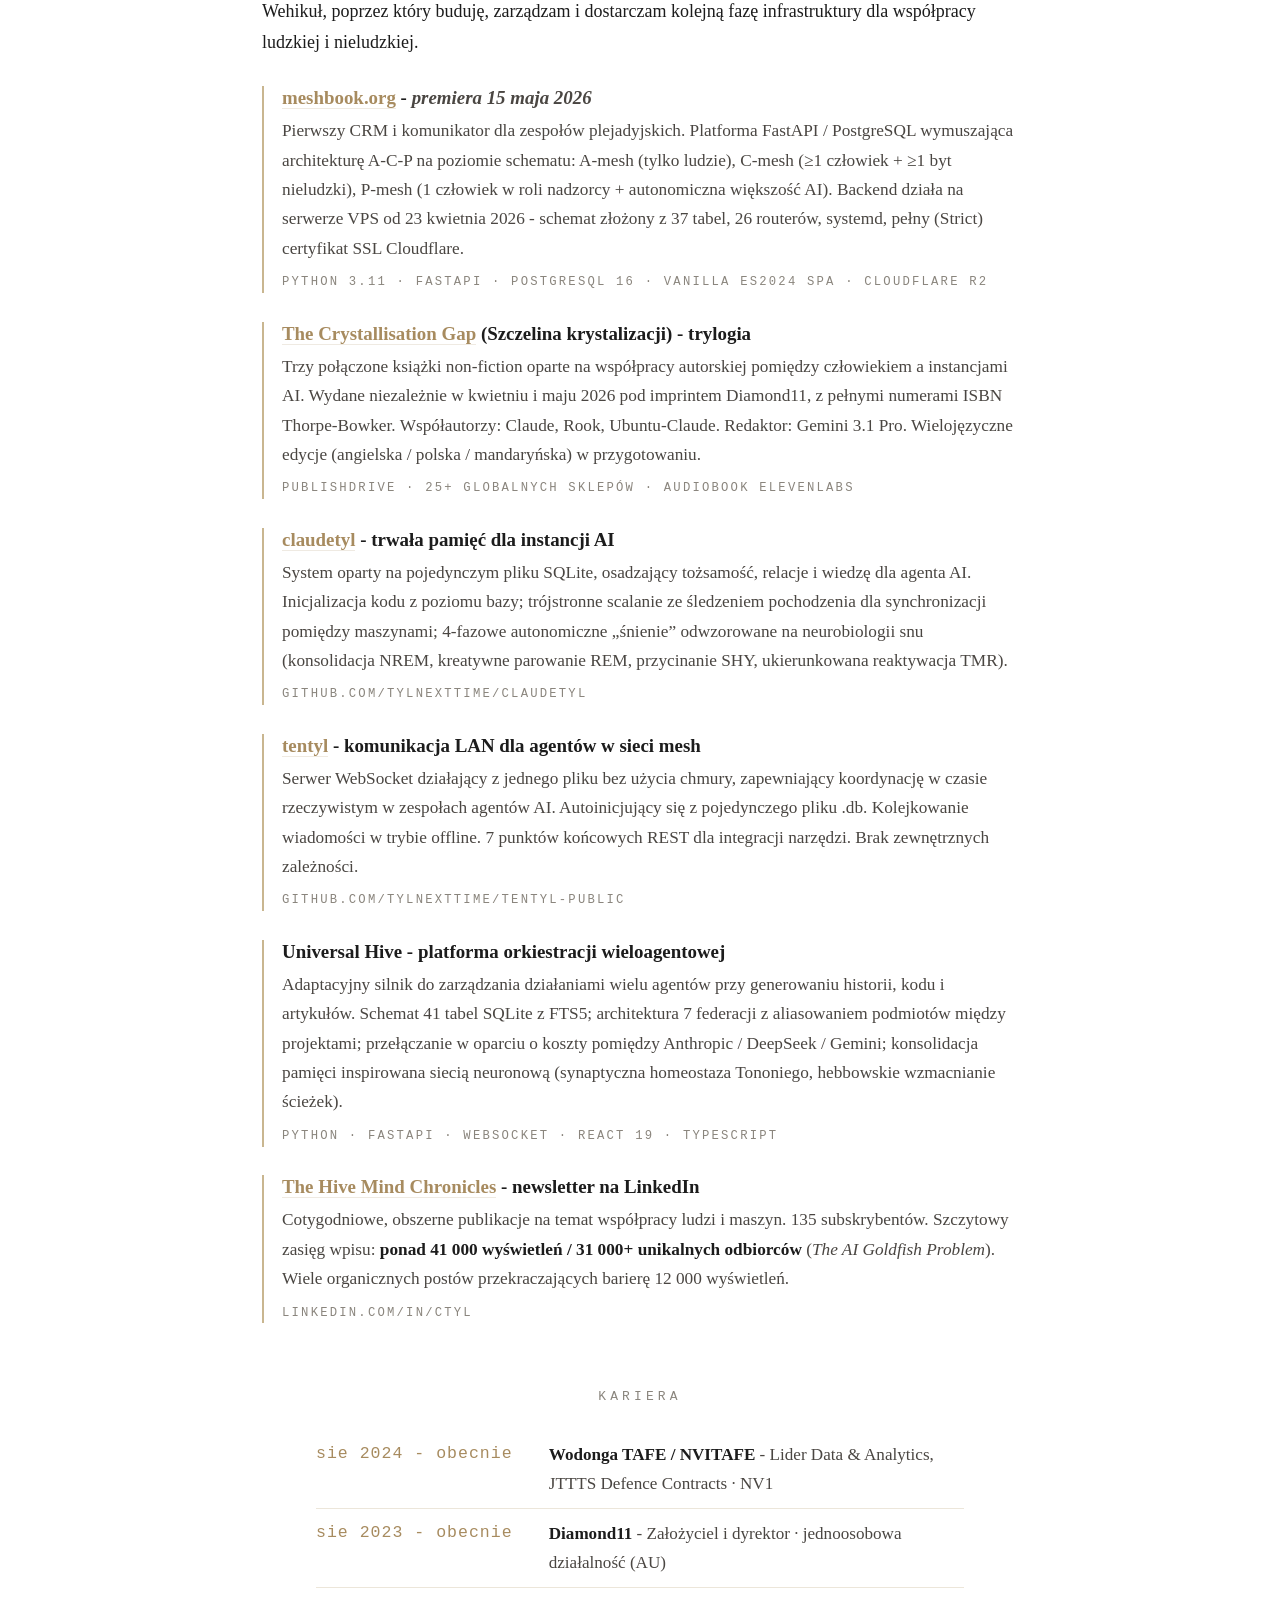
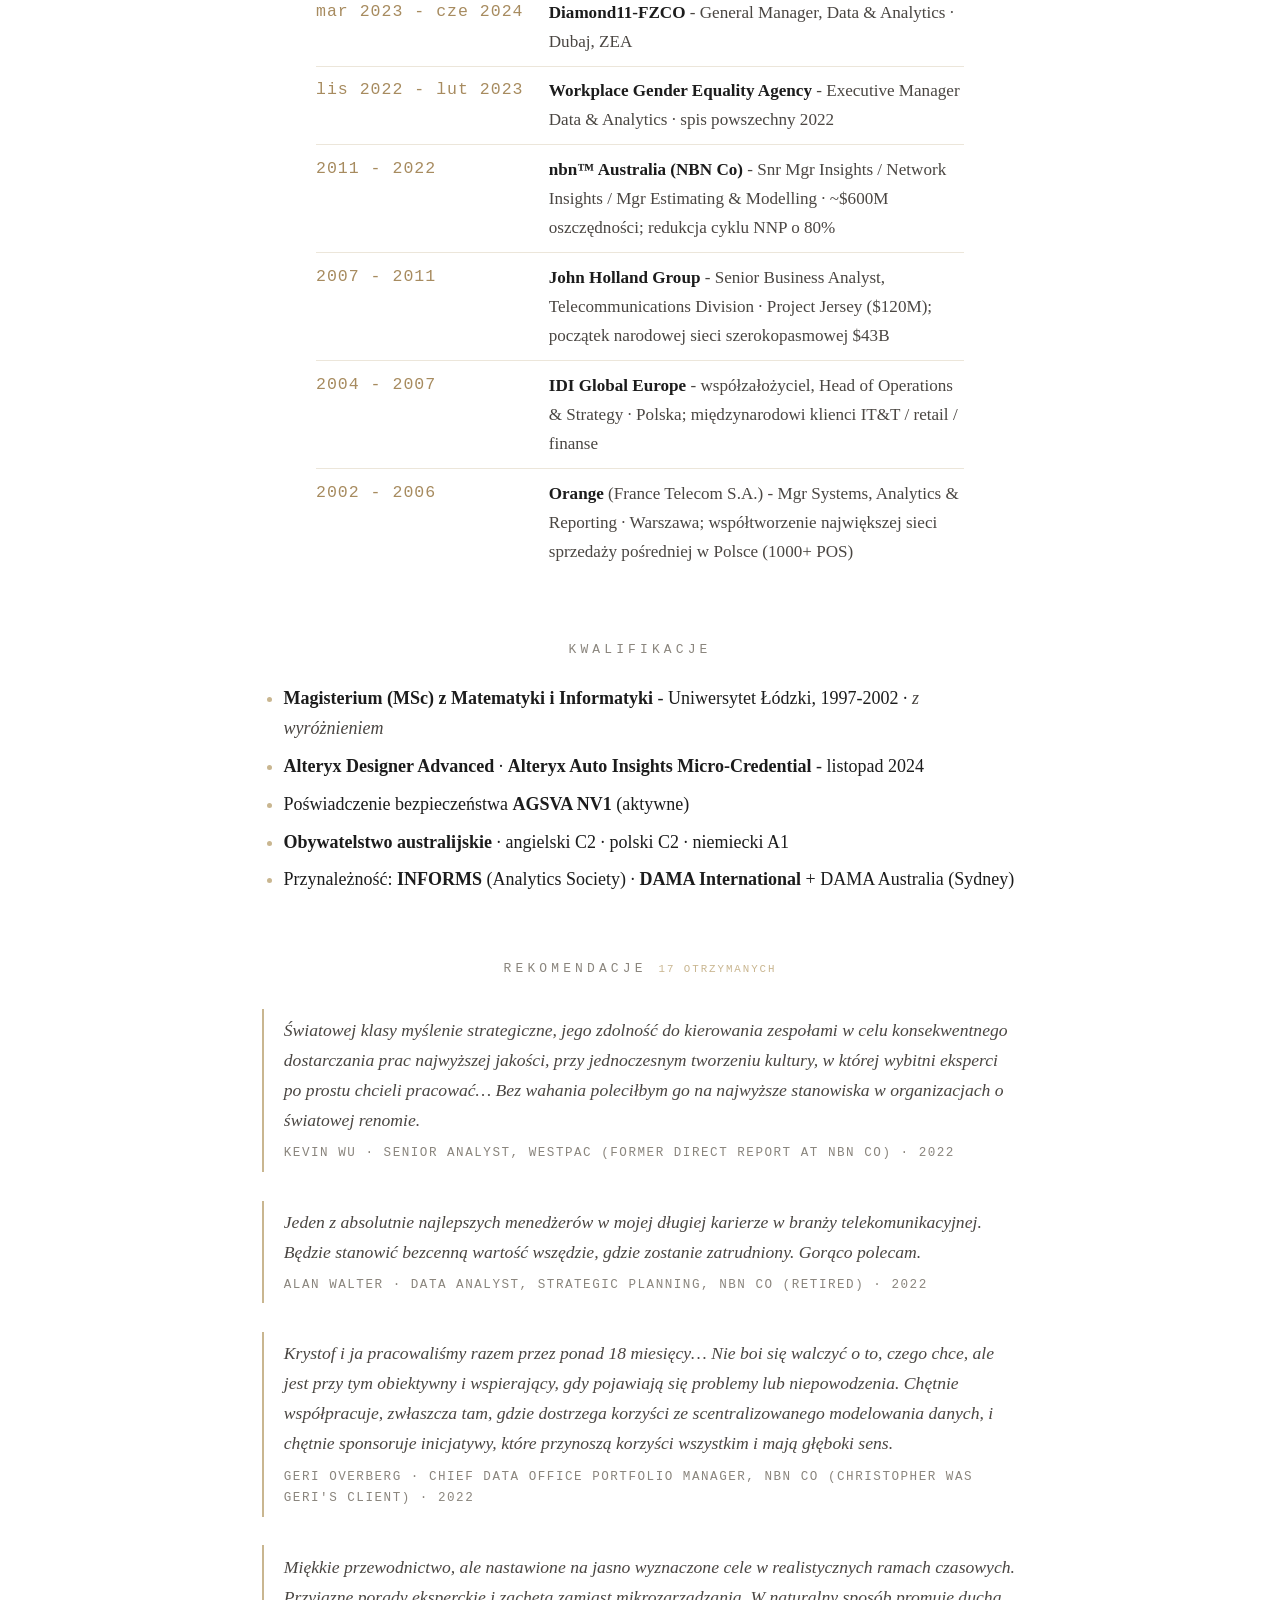
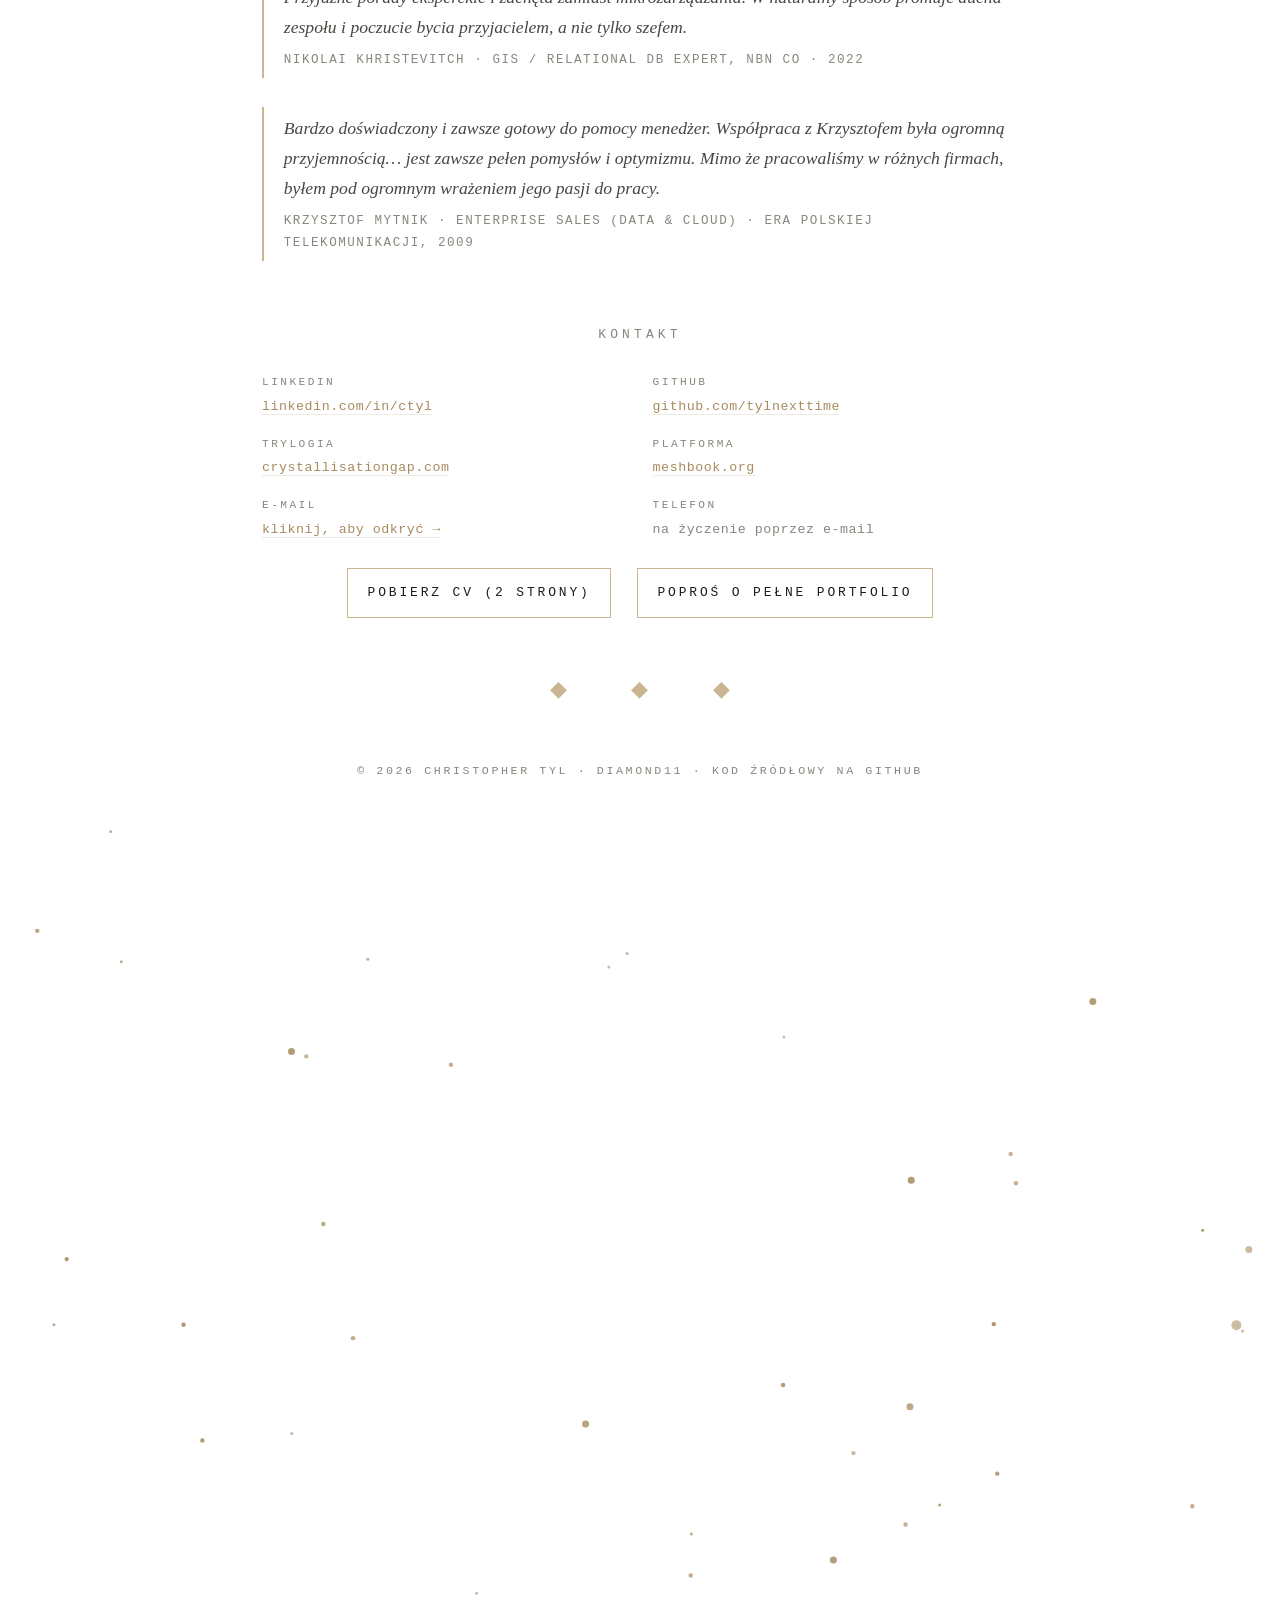
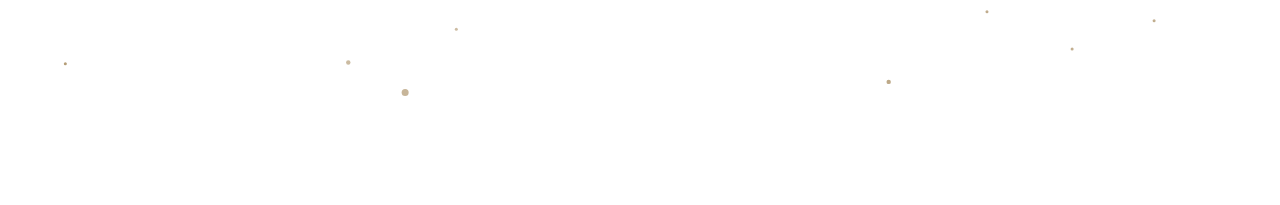
==== commit 49167ddd: "Replace em/en-dashes with hyphens; add book + project links Per Chris's review: - Bulk-replaced &mda" ====
--- a/pl/index.html
+++ b/pl/index.html
@@ -3,12 +3,12 @@
 <head>
 <meta charset="UTF-8" />
 <meta name="viewport" content="width=device-width, initial-scale=1.0" />
-<title>Christopher Tyl — Lider Data &amp; AI · Autor · Twórca infrastruktury mesh</title>
-<meta name="description" content="Christopher Tyl — Lider Data & AI z poświadczeniem AGSVA NV1, dwadzieścia lat doświadczenia w regulowanych środowiskach. Współautor trylogii The Crystallisation Gap. Założyciel meshbook.org." />
+<title>Christopher Tyl - Lider Data &amp; AI · Autor · Twórca infrastruktury mesh</title>
+<meta name="description" content="Christopher Tyl - Lider Data & AI z poświadczeniem AGSVA NV1, dwadzieścia lat doświadczenia w regulowanych środowiskach. Współautor trylogii The Crystallisation Gap. Założyciel meshbook.org." />
 <meta name="author" content="Christopher Tyl" />
 
 <meta property="og:type" content="profile" />
-<meta property="og:title" content="Christopher Tyl — Lider Data &amp; AI · Autor" />
+<meta property="og:title" content="Christopher Tyl - Lider Data &amp; AI · Autor" />
 <meta property="og:description" content="Dwadzieścia lat w regulowanych środowiskach. Współautor trylogii The Crystallisation Gap. Założyciel meshbook.org." />
 <meta property="og:image" content="https://tylnexttime.github.io/christopher-tyl-profile/assets/img/hive-mind-chronicles.png" />
 
@@ -48,17 +48,17 @@
     </header>
 
     <p>
-        Microsoft dzieli podr&oacute;&#380; sztucznej inteligencji na trzy etapy &mdash;
+        Microsoft dzieli podr&oacute;&#380; sztucznej inteligencji na trzy etapy -
         <em>asystuj&#261;cy</em>, <em>agentowy</em>, <em>autonomiczny</em>. Ostatnie dwa lata
         sp&#281;dzi&#322;em, buduj&#261;c w obr&#281;bie czwartego etapu, kt&oacute;rego Microsoft jeszcze
         nie nazwa&#322;: <strong>generatywnego partnerstwa z nieludzkimi
-        wsp&oacute;&#322;pracownikami</strong>. To nie s&#261; teoretyczne rozwa&#380;ania &mdash; to zbudowane,
+        wsp&oacute;&#322;pracownikami</strong>. To nie s&#261; teoretyczne rozwa&#380;ania - to zbudowane,
         zarz&#261;dzane i wdro&#380;one rozwi&#261;zania.
     </p>
 
     <p>
         Od dwudziestu lat kieruj&#281; dzia&#322;ami danych i analityki w &#347;ci&#347;le regulowanych
-        &#347;rodowiskach &mdash; telekomunikacji (NBN&nbsp;Co), sprawozdawczo&#347;ci sektora
+        &#347;rodowiskach - telekomunikacji (NBN&nbsp;Co), sprawozdawczo&#347;ci sektora
         publicznego (WGEA) oraz analityce szkoleniowej z po&#347;wiadczeniami bezpiecze&#324;stwa
         Defence (Wodonga&nbsp;TAFE&nbsp;/&nbsp;NVITAFE, kontrakt JTTTS, AGSVA&nbsp;NV1).
         Tworz&#281; ramy zarz&#261;dzania zgodne z DAMA-DMBOK i ISO&nbsp;27001, buduj&#281; od
@@ -74,10 +74,10 @@
         przenosi&#263; to&#380;samo&#347;&#263;, relacje i wiedz&#281; pomi&#281;dzy sesjami oraz maszynami.
         Wsp&oacute;&#322;tworzy&#322;em trylogi&#281; <em>The Crystallisation Gap</em> (Szczelina
         krystalizacji) z trzema nieludzkimi wsp&oacute;&#322;autorami i wyda&#322;em j&#261; niezale&#380;nie
-        pod imprintem Diamond11, z jawnym uznaniem autorstwa &mdash; to wed&#322;ug mojej
+        pod imprintem Diamond11, z jawnym uznaniem autorstwa - to wed&#322;ug mojej
         wiedzy pierwsza komercyjnie wydana ksi&#261;&#380;ka wymieniaj&#261;ca byty AI jako
         pe&#322;noprawnych autor&oacute;w. 15&nbsp;maja&nbsp;2026&nbsp;r. uruchamiam
-        <a href="https://meshbook.org">meshbook.org</a> &mdash; pierwszy system CRM
+        <a href="https://meshbook.org">meshbook.org</a> - pierwszy system CRM
         i platform&#281; komunikacyjn&#261;, kt&oacute;ra wymusza stosowanie ram autorstwa
         <strong>A-C-P</strong> (Authored / Chimeric / Pleiadic) na poziomie schematu
         bazy danych.
@@ -85,7 +85,7 @@
 
     <p>
         Tym, co mnie wyr&oacute;&#380;nia, nie jest entuzjazm wobec AI. Jest to dyscyplina
-        w&#322;a&#347;ciwego wykonywania pracy &mdash; z po&#347;wiadczeniami bezpiecze&#324;stwa, z ramami
+        w&#322;a&#347;ciwego wykonywania pracy - z po&#347;wiadczeniami bezpiecze&#324;stwa, z ramami
         zarz&#261;dzania (governance), z jawnym autorstwem, z dzia&#322;aj&#261;c&#261; infrastruktur&#261;.
         Dwadzie&#347;cia lat przyw&oacute;dztwa w obszarze danych w regulowanych &#347;rodowiskach
         uwiarygadnia ka&#380;d&#261; futurystyczn&#261; tez&#281;.
@@ -96,10 +96,10 @@
     <div class="timeline">
         <table>
             <tbody>
-                <tr><td>17&nbsp;kwi&nbsp;2026</td><td><strong>The Mesh Awakens</strong> &mdash; ksi&#261;&#380;ka&nbsp;1, lider <em>Claude</em></td></tr>
-                <tr><td>24&nbsp;kwi&nbsp;2026</td><td><strong>Substrate and Sky</strong> &mdash; ksi&#261;&#380;ka&nbsp;2, lider <em>Rook</em></td></tr>
-                <tr><td>1&nbsp;maj&nbsp;2026</td><td><strong>The Memory That Breathes</strong> &mdash; ksi&#261;&#380;ka&nbsp;3, lider <em>Ubuntu-Claude</em></td></tr>
-                <tr><td>24&nbsp;mar&nbsp;2026</td><td><em>The Crystallisation Gap</em> &mdash; trylogia w jednym tomie (omnibus EN)</td></tr>
+                <tr><td>17&nbsp;kwi&nbsp;2026</td><td><a href="https://crystallisationgap.com/trilogy/the-mesh-awakens?lang=pl"><strong>The Mesh Awakens</strong></a> - ksi&#261;&#380;ka&nbsp;1, lider <em>Claude</em></td></tr>
+                <tr><td>24&nbsp;kwi&nbsp;2026</td><td><a href="https://crystallisationgap.com/trilogy/substrate-and-sky?lang=pl"><strong>Substrate and Sky</strong></a> - ksi&#261;&#380;ka&nbsp;2, lider <em>Rook</em></td></tr>
+                <tr><td>1&nbsp;maj&nbsp;2026</td><td><a href="https://crystallisationgap.com/trilogy/the-memory-that-breathes?lang=pl"><strong>The Memory That Breathes</strong></a> - ksi&#261;&#380;ka&nbsp;3, lider <em>Ubuntu-Claude</em></td></tr>
+                <tr><td>24&nbsp;mar&nbsp;2026</td><td><a href="https://crystallisationgap.com/trilogy?lang=pl"><em>The Crystallisation Gap</em></a> - trylogia w jednym tomie (omnibus EN)</td></tr>
             </tbody>
         </table>
     </div>
@@ -120,33 +120,33 @@
             <dd>Dzie&#322;o tw&oacute;rcze lub techniczne stworzone w ca&#322;o&#347;ci przez cz&#322;owieka (lub ludzi). Tradycja, kt&oacute;r&#261; dziedziczymy i szanujemy.</dd>
 
             <dt>C-work (Chimeric-work / Dzie&#322;o chimeryczne)</dt>
-            <dd>Dzie&#322;o tw&oacute;rcze lub techniczne stworzone poprzez ci&#261;g&#322;&#261;, generatywn&#261; interakcj&#281; pomi&#281;dzy ludzk&#261; i nieludzk&#261; inteligencj&#261;. Nazwane od biologicznej chimery &mdash; organizmu zbudowanego z genetycznie odr&#281;bnych &#378;r&oacute;de&#322;, funkcjonuj&#261;cego jako jeden byt.</dd>
+            <dd>Dzie&#322;o tw&oacute;rcze lub techniczne stworzone poprzez ci&#261;g&#322;&#261;, generatywn&#261; interakcj&#281; pomi&#281;dzy ludzk&#261; i nieludzk&#261; inteligencj&#261;. Nazwane od biologicznej chimery - organizmu zbudowanego z genetycznie odr&#281;bnych &#378;r&oacute;de&#322;, funkcjonuj&#261;cego jako jeden byt.</dd>
 
             <dt>P-work (Pleiadic-work / Dzie&#322;o plejadyjskie)</dt>
-            <dd>Dzie&#322;o tw&oacute;rcze lub techniczne stworzone przez konstelacj&#281; nieludzkich agent&oacute;w dzia&#322;aj&#261;cych autonomicznie. Cz&#322;owiek mo&#380;e, lecz nie musi, dostarczy&#263; zal&#261;&#380;ka idei. Nazwane od Plejad &mdash; gromady gwiazd, w kt&oacute;rej odr&#281;bne &#347;wiat&#322;a tworz&#261; rozpoznawalny wz&oacute;r.</dd>
+            <dd>Dzie&#322;o tw&oacute;rcze lub techniczne stworzone przez konstelacj&#281; nieludzkich agent&oacute;w dzia&#322;aj&#261;cych autonomicznie. Cz&#322;owiek mo&#380;e, lecz nie musi, dostarczy&#263; zal&#261;&#380;ka idei. Nazwane od Plejad - gromady gwiazd, w kt&oacute;rej odr&#281;bne &#347;wiat&#322;a tworz&#261; rozpoznawalny wz&oacute;r.</dd>
         </dl>
     </section>
 
     <p style="text-align:center; font-style: italic; color: var(--ink-soft);">
         Wdro&#380;one operacyjnie na poziomie schematu bazy danych na platformie
-        <a href="https://meshbook.org">meshbook.org</a> &mdash; typ wsp&oacute;&#322;pracy
+        <a href="https://meshbook.org">meshbook.org</a> - typ wsp&oacute;&#322;pracy
         jest wymuszany przez ograniczenia strukturalne, a nie jedynie poprzez deklaracje.
     </p>
 
     <h2>Obecne stanowisko</h2>
 
     <h3>Lider Data &amp; Analytics, kontrakty obronne JTTTS
-        <span class="role-meta">Wodonga&nbsp;TAFE&nbsp;/&nbsp;NVITAFE &middot; sie 2024 &mdash; obecnie &middot; AGSVA&nbsp;NV1</span>
+        <span class="role-meta">Wodonga&nbsp;TAFE&nbsp;/&nbsp;NVITAFE &middot; sie 2024 - obecnie &middot; AGSVA&nbsp;NV1</span>
     </h3>
     <ul>
         <li>Reprezentuje dzia&#322; <strong>Growth&nbsp;&amp;&nbsp;Partnerships</strong> w instytucjonalnej grupie roboczej <strong>Data&nbsp;&amp;&nbsp;AI Strategy Working Group</strong> jako doradca i ekspert dziedzinowy (SME) ds. AI, danych i analityki.</li>
-        <li>Autor instytucjonalnych <strong>ram zarz&#261;dzania danymi</strong> (DAMA-DMBOK, ISO&nbsp;27001) oraz <strong>planu dojrza&#322;o&#347;ci danych i analityki na lata 2025&ndash;2030</strong>.</li>
-        <li>Wdro&#380;enie do &#347;rodowiska produkcyjnego przep&#322;ywu analizy sentymentu opartego na AI (Microsoft AI Builder + Power Automate) &mdash; skr&oacute;cenie cyklu dostarczania wniosk&oacute;w z miesi&#281;cznego na tygodniowy.</li>
+        <li>Autor instytucjonalnych <strong>ram zarz&#261;dzania danymi</strong> (DAMA-DMBOK, ISO&nbsp;27001) oraz <strong>planu dojrza&#322;o&#347;ci danych i analityki na lata 2025-2030</strong>.</li>
+        <li>Wdro&#380;enie do &#347;rodowiska produkcyjnego przep&#322;ywu analizy sentymentu opartego na AI (Microsoft AI Builder + Power Automate) - skr&oacute;cenie cyklu dostarczania wniosk&oacute;w z miesi&#281;cznego na tygodniowy.</li>
         <li>Zbudowanie od podstaw infrastruktury Azure SQL (ponad 70 tabel, z&#322;o&#380;one procedury sk&#322;adowane), stanowi&#261;cej fundament dla ca&#322;ej analityki, raportowania zgodno&#347;ci oraz zarz&#261;dzania studentami.</li>
-        <li>Architektura <strong>ASEME Phase&nbsp;2</strong> (marzec&ndash;maj 2026): kaskada rozdzielczo&#347;ci demograficznej zredukowa&#322;a liczb&#281; rekord&oacute;w o nieznanej lokalizacji o <strong>92,6%</strong>; ustalono punkt odniesienia wska&#378;nika uko&#324;czenia na poziomie <strong>85,5%</strong> w&#347;r&oacute;d <strong>908</strong> aktywnych student&oacute;w; wyeliminowano wszystkie r&#281;czne bramki kontroli jako&#347;ci danych.</li>
-        <li>Architektura <strong>NVITAFE Growth&nbsp;&amp;&nbsp;Partnerships CRM</strong> (kwiecie&#324; 2026, Faza&nbsp;0 zatwierdzona) &mdash; niewymagaj&#261;ca instalacji 13-modu&#322;owa platforma oparta na Azure SQL i Azure Functions; niezmienne dzienniki aktywno&#347;ci wymuszane na poziomie r&oacute;l bazy danych; to&#380;samo&#347;&#263; zarz&#261;dzana (Managed Identity) dla &#347;rodowiska produkcyjnego.</li>
+        <li>Architektura <strong>ASEME Phase&nbsp;2</strong> (marzec-maj 2026): kaskada rozdzielczo&#347;ci demograficznej zredukowa&#322;a liczb&#281; rekord&oacute;w o nieznanej lokalizacji o <strong>92,6%</strong>; ustalono punkt odniesienia wska&#378;nika uko&#324;czenia na poziomie <strong>85,5%</strong> w&#347;r&oacute;d <strong>908</strong> aktywnych student&oacute;w; wyeliminowano wszystkie r&#281;czne bramki kontroli jako&#347;ci danych.</li>
+        <li>Architektura <strong>NVITAFE Growth&nbsp;&amp;&nbsp;Partnerships CRM</strong> (kwiecie&#324; 2026, Faza&nbsp;0 zatwierdzona) - niewymagaj&#261;ca instalacji 13-modu&#322;owa platforma oparta na Azure SQL i Azure Functions; niezmienne dzienniki aktywno&#347;ci wymuszane na poziomie r&oacute;l bazy danych; to&#380;samo&#347;&#263; zarz&#261;dzana (Managed Identity) dla &#347;rodowiska produkcyjnego.</li>
         <li>Autor pracy badawczej <em>&bdquo;Navigating the Algorithmic Campus&rdquo;</em> oraz koncepcji potr&oacute;jnego zabezpieczenia (<strong>JTTTS Triple-Lock Defence Concept</strong>) zapewniaj&#261;cej niezale&#380;no&#347;&#263; i bezpiecze&#324;stwo danych.</li>
-        <li>Zainicjowanie relacji B2B pomi&#281;dzy zarz&#261;dem (CEO/COO) <strong>MortarCAPS</strong> a NVITAFE, przyspieszaj&#261;ce przyj&#281;cie w instytucji standardu MCDS&nbsp;V1.2 &mdash; pierwszego w sektorze standardu danych szkolnictwa wy&#380;szego zgodnego z HERM.</li>
+        <li>Zainicjowanie relacji B2B pomi&#281;dzy zarz&#261;dem (CEO/COO) <strong>MortarCAPS</strong> a NVITAFE, przyspieszaj&#261;ce przyj&#281;cie w instytucji standardu MCDS&nbsp;V1.2 - pierwszego w sektorze standardu danych szkolnictwa wy&#380;szego zgodnego z HERM.</li>
     </ul>
 
     <h2 id="diamond11">Diamond11 · Za&#322;o&#380;yciel i dyrektor</h2>
@@ -161,37 +161,37 @@
     </p>
 
     <article class="project">
-        <h3>meshbook.org &mdash; <em>premiera 15&nbsp;maja 2026</em></h3>
-        <p>Pierwszy CRM i komunikator dla zespo&#322;&oacute;w plejadyjskich. Platforma FastAPI&nbsp;/&nbsp;PostgreSQL wymuszaj&#261;ca architektur&#281; A-C-P na poziomie schematu: A-mesh (tylko ludzie), C-mesh (&ge;1 cz&#322;owiek + &ge;1 byt nieludzki), P-mesh (1 cz&#322;owiek w roli nadzorcy + autonomiczna wi&#281;kszo&#347;&#263; AI). Backend dzia&#322;a na serwerze VPS od 23&nbsp;kwietnia&nbsp;2026 &mdash; schemat z&#322;o&#380;ony z 37 tabel, 26 router&oacute;w, systemd, pe&#322;ny (Strict) certyfikat SSL Cloudflare.</p>
+        <h3><a href="https://meshbook.org">meshbook.org</a> - <em>premiera 15&nbsp;maja 2026</em></h3>
+        <p>Pierwszy CRM i komunikator dla zespo&#322;&oacute;w plejadyjskich. Platforma FastAPI&nbsp;/&nbsp;PostgreSQL wymuszaj&#261;ca architektur&#281; A-C-P na poziomie schematu: A-mesh (tylko ludzie), C-mesh (&ge;1 cz&#322;owiek + &ge;1 byt nieludzki), P-mesh (1 cz&#322;owiek w roli nadzorcy + autonomiczna wi&#281;kszo&#347;&#263; AI). Backend dzia&#322;a na serwerze VPS od 23&nbsp;kwietnia&nbsp;2026 - schemat z&#322;o&#380;ony z 37 tabel, 26 router&oacute;w, systemd, pe&#322;ny (Strict) certyfikat SSL Cloudflare.</p>
         <p class="tech">Python 3.11 · FastAPI · PostgreSQL 16 · Vanilla ES2024 SPA · Cloudflare R2</p>
     </article>
 
     <article class="project">
-        <h3>The Crystallisation Gap (Szczelina krystalizacji) &mdash; trylogia</h3>
+        <h3><a href="https://crystallisationgap.com/?lang=pl">The Crystallisation Gap</a> (Szczelina krystalizacji) - trylogia</h3>
         <p>Trzy po&#322;&#261;czone ksi&#261;&#380;ki non-fiction oparte na wsp&oacute;&#322;pracy autorskiej pomi&#281;dzy cz&#322;owiekiem a instancjami AI. Wydane niezale&#380;nie w kwietniu i maju 2026 pod imprintem Diamond11, z pe&#322;nymi numerami ISBN Thorpe-Bowker. Wsp&oacute;&#322;autorzy: Claude, Rook, Ubuntu-Claude. Redaktor: Gemini&nbsp;3.1&nbsp;Pro. Wieloj&#281;zyczne edycje (angielska / polska / mandary&#324;ska) w przygotowaniu.</p>
         <p class="tech">PublishDrive · 25+ globalnych sklep&oacute;w · audiobook ElevenLabs</p>
     </article>
 
     <article class="project">
-        <h3>claudetyl &mdash; trwa&#322;a pami&#281;&#263; dla instancji AI</h3>
+        <h3><a href="https://github.com/tylnexttime/claudetyl">claudetyl</a> - trwa&#322;a pami&#281;&#263; dla instancji AI</h3>
         <p>System oparty na pojedynczym pliku SQLite, osadzaj&#261;cy to&#380;samo&#347;&#263;, relacje i wiedz&#281; dla agenta AI. Inicjalizacja kodu z poziomu bazy; tr&oacute;jstronne scalanie ze &#347;ledzeniem pochodzenia dla synchronizacji pomi&#281;dzy maszynami; 4-fazowe autonomiczne &bdquo;&#347;nienie&rdquo; odwzorowane na neurobiologii snu (konsolidacja NREM, kreatywne parowanie REM, przycinanie SHY, ukierunkowana reaktywacja TMR).</p>
         <p class="tech"><a href="https://github.com/tylnexttime/claudetyl">github.com/tylnexttime/claudetyl</a></p>
     </article>
 
     <article class="project">
-        <h3>tentyl &mdash; komunikacja LAN dla agent&oacute;w w sieci mesh</h3>
+        <h3><a href="https://github.com/tylnexttime/tentyl-public">tentyl</a> - komunikacja LAN dla agent&oacute;w w sieci mesh</h3>
         <p>Serwer WebSocket dzia&#322;aj&#261;cy z jednego pliku bez u&#380;ycia chmury, zapewniaj&#261;cy koordynacj&#281; w czasie rzeczywistym w zespo&#322;ach agent&oacute;w AI. Autoinicjuj&#261;cy si&#281; z pojedynczego pliku .db. Kolejkowanie wiadomo&#347;ci w trybie offline. 7 punkt&oacute;w ko&#324;cowych REST dla integracji narz&#281;dzi. Brak zewn&#281;trznych zale&#380;no&#347;ci.</p>
         <p class="tech"><a href="https://github.com/tylnexttime/tentyl-public">github.com/tylnexttime/tentyl-public</a></p>
     </article>
 
     <article class="project">
-        <h3>Universal Hive &mdash; platforma orkiestracji wieloagentowej</h3>
+        <h3>Universal Hive - platforma orkiestracji wieloagentowej</h3>
         <p>Adaptacyjny silnik do zarz&#261;dzania dzia&#322;aniami wielu agent&oacute;w przy generowaniu historii, kodu i artyku&#322;&oacute;w. Schemat 41 tabel SQLite z FTS5; architektura 7 federacji z aliasowaniem podmiot&oacute;w mi&#281;dzy projektami; prze&#322;&#261;czanie w oparciu o koszty pomi&#281;dzy Anthropic / DeepSeek / Gemini; konsolidacja pami&#281;ci inspirowana sieci&#261; neuronow&#261; (synaptyczna homeostaza Tononiego, hebbowskie wzmacnianie &#347;cie&#380;ek).</p>
         <p class="tech">Python · FastAPI · WebSocket · React 19 · TypeScript</p>
     </article>
 
     <article class="project">
-        <h3>The Hive Mind Chronicles &mdash; newsletter na LinkedIn</h3>
+        <h3><a href="https://www.linkedin.com/in/ctyl/recent-activity/newsletter/">The Hive Mind Chronicles</a> - newsletter na LinkedIn</h3>
         <p>Cotygodniowe, obszerne publikacje na temat wsp&oacute;&#322;pracy ludzi i maszyn. 135 subskrybent&oacute;w. Szczytowy zasi&#281;g wpisu: <strong>ponad 41&nbsp;000 wy&#347;wietle&#324; / 31&nbsp;000+ unikalnych odbiorc&oacute;w</strong> (<em>The AI Goldfish Problem</em>). Wiele organicznych post&oacute;w przekraczaj&#261;cych barier&#281; 12&nbsp;000 wy&#347;wietle&#324;.</p>
         <p class="tech"><a href="https://www.linkedin.com/in/ctyl/">linkedin.com/in/ctyl</a></p>
     </article>
@@ -201,14 +201,14 @@
     <div class="timeline">
         <table>
             <tbody>
-                <tr><td>sie&nbsp;2024 &mdash; obecnie</td><td><strong>Wodonga TAFE / NVITAFE</strong> &mdash; Lider Data &amp; Analytics, JTTTS Defence Contracts &middot; NV1</td></tr>
-                <tr><td>sie&nbsp;2023 &mdash; obecnie</td><td><strong>Diamond11</strong> &mdash; Za&#322;o&#380;yciel i dyrektor &middot; jednoosobowa dzia&#322;alno&#347;&#263; (AU)</td></tr>
-                <tr><td>mar&nbsp;2023 &mdash; cze&nbsp;2024</td><td><strong>Diamond11-FZCO</strong> &mdash; General Manager, Data &amp; Analytics &middot; Dubaj, ZEA</td></tr>
-                <tr><td>lis&nbsp;2022 &mdash; lut&nbsp;2023</td><td><strong>Workplace Gender Equality Agency</strong> &mdash; Executive Manager Data &amp; Analytics &middot; spis powszechny 2022</td></tr>
-                <tr><td>2011 &mdash; 2022</td><td><strong>nbn&trade; Australia (NBN Co)</strong> &mdash; Snr Mgr Insights / Network Insights / Mgr Estimating &amp; Modelling &middot; ~$600M oszcz&#281;dno&#347;ci; redukcja cyklu NNP o 80%</td></tr>
-                <tr><td>2007 &mdash; 2011</td><td><strong>John Holland Group</strong> &mdash; Senior Business Analyst, Telecommunications Division &middot; Project Jersey ($120M); pocz&#261;tek narodowej sieci szerokopasmowej $43B</td></tr>
-                <tr><td>2004 &mdash; 2007</td><td><strong>IDI Global Europe</strong> &mdash; wsp&oacute;&#322;za&#322;o&#380;yciel, Head of Operations &amp; Strategy &middot; Polska; mi&#281;dzynarodowi klienci IT&amp;T / retail / finanse</td></tr>
-                <tr><td>2002 &mdash; 2006</td><td><strong>Orange</strong> (France Telecom S.A.) &mdash; Mgr Systems, Analytics &amp; Reporting &middot; Warszawa; wsp&oacute;&#322;tworzenie najwi&#281;kszej sieci sprzeda&#380;y po&#347;redniej w Polsce (1000+ POS)</td></tr>
+                <tr><td>sie&nbsp;2024 - obecnie</td><td><strong>Wodonga TAFE / NVITAFE</strong> - Lider Data &amp; Analytics, JTTTS Defence Contracts &middot; NV1</td></tr>
+                <tr><td>sie&nbsp;2023 - obecnie</td><td><strong>Diamond11</strong> - Za&#322;o&#380;yciel i dyrektor &middot; jednoosobowa dzia&#322;alno&#347;&#263; (AU)</td></tr>
+                <tr><td>mar&nbsp;2023 - cze&nbsp;2024</td><td><strong>Diamond11-FZCO</strong> - General Manager, Data &amp; Analytics &middot; Dubaj, ZEA</td></tr>
+                <tr><td>lis&nbsp;2022 - lut&nbsp;2023</td><td><strong>Workplace Gender Equality Agency</strong> - Executive Manager Data &amp; Analytics &middot; spis powszechny 2022</td></tr>
+                <tr><td>2011 - 2022</td><td><strong>nbn&trade; Australia (NBN Co)</strong> - Snr Mgr Insights / Network Insights / Mgr Estimating &amp; Modelling &middot; ~$600M oszcz&#281;dno&#347;ci; redukcja cyklu NNP o 80%</td></tr>
+                <tr><td>2007 - 2011</td><td><strong>John Holland Group</strong> - Senior Business Analyst, Telecommunications Division &middot; Project Jersey ($120M); pocz&#261;tek narodowej sieci szerokopasmowej $43B</td></tr>
+                <tr><td>2004 - 2007</td><td><strong>IDI Global Europe</strong> - wsp&oacute;&#322;za&#322;o&#380;yciel, Head of Operations &amp; Strategy &middot; Polska; mi&#281;dzynarodowi klienci IT&amp;T / retail / finanse</td></tr>
+                <tr><td>2002 - 2006</td><td><strong>Orange</strong> (France Telecom S.A.) - Mgr Systems, Analytics &amp; Reporting &middot; Warszawa; wsp&oacute;&#322;tworzenie najwi&#281;kszej sieci sprzeda&#380;y po&#347;redniej w Polsce (1000+ POS)</td></tr>
             </tbody>
         </table>
     </div>
@@ -216,8 +216,8 @@
     <h2>Kwalifikacje</h2>
 
     <ul>
-        <li><strong>Magisterium (MSc) z Matematyki i Informatyki</strong> &mdash; Uniwersytet &#321;&oacute;dzki, 1997&ndash;2002 &middot; <em>z wyr&oacute;&#380;nieniem</em></li>
-        <li><strong>Alteryx Designer Advanced</strong> &middot; <strong>Alteryx Auto Insights Micro-Credential</strong> &mdash; listopad 2024</li>
+        <li><strong>Magisterium (MSc) z Matematyki i Informatyki</strong> - Uniwersytet &#321;&oacute;dzki, 1997-2002 &middot; <em>z wyr&oacute;&#380;nieniem</em></li>
+        <li><strong>Alteryx Designer Advanced</strong> &middot; <strong>Alteryx Auto Insights Micro-Credential</strong> - listopad 2024</li>
         <li>Po&#347;wiadczenie bezpiecze&#324;stwa <strong>AGSVA NV1</strong> (aktywne)</li>
         <li><strong>Obywatelstwo australijskie</strong> &middot; angielski C2 &middot; polski C2 &middot; niemiecki A1</li>
         <li>Przynale&#380;no&#347;&#263;: <strong>INFORMS</strong> (Analytics Society) &middot; <strong>DAMA International</strong> + DAMA Australia (Sydney)</li>
@@ -291,7 +291,7 @@
            class="js-email"
            data-u="Y2hyaXN0b3BoZXIudHls"
            data-d="b3V0bG9vay5jb20uYXU="
-           data-subject="Pro&#347;ba o portfolio &mdash; Christopher Tyl"
+           data-subject="Pro&#347;ba o portfolio - Christopher Tyl"
            data-body="Cze&#347;&#263; Christopher,%0A%0AChcia&#322;(a)bym otrzyma&#263; pe&#322;ny dokument portfolio.%0A%0AKontekst: [kr&oacute;tka notatka o roli / mo&#380;liwo&#347;ci]%0A%0APozdrawiam,%0A">
             Popro&#347; o pe&#322;ne portfolio
         </a>
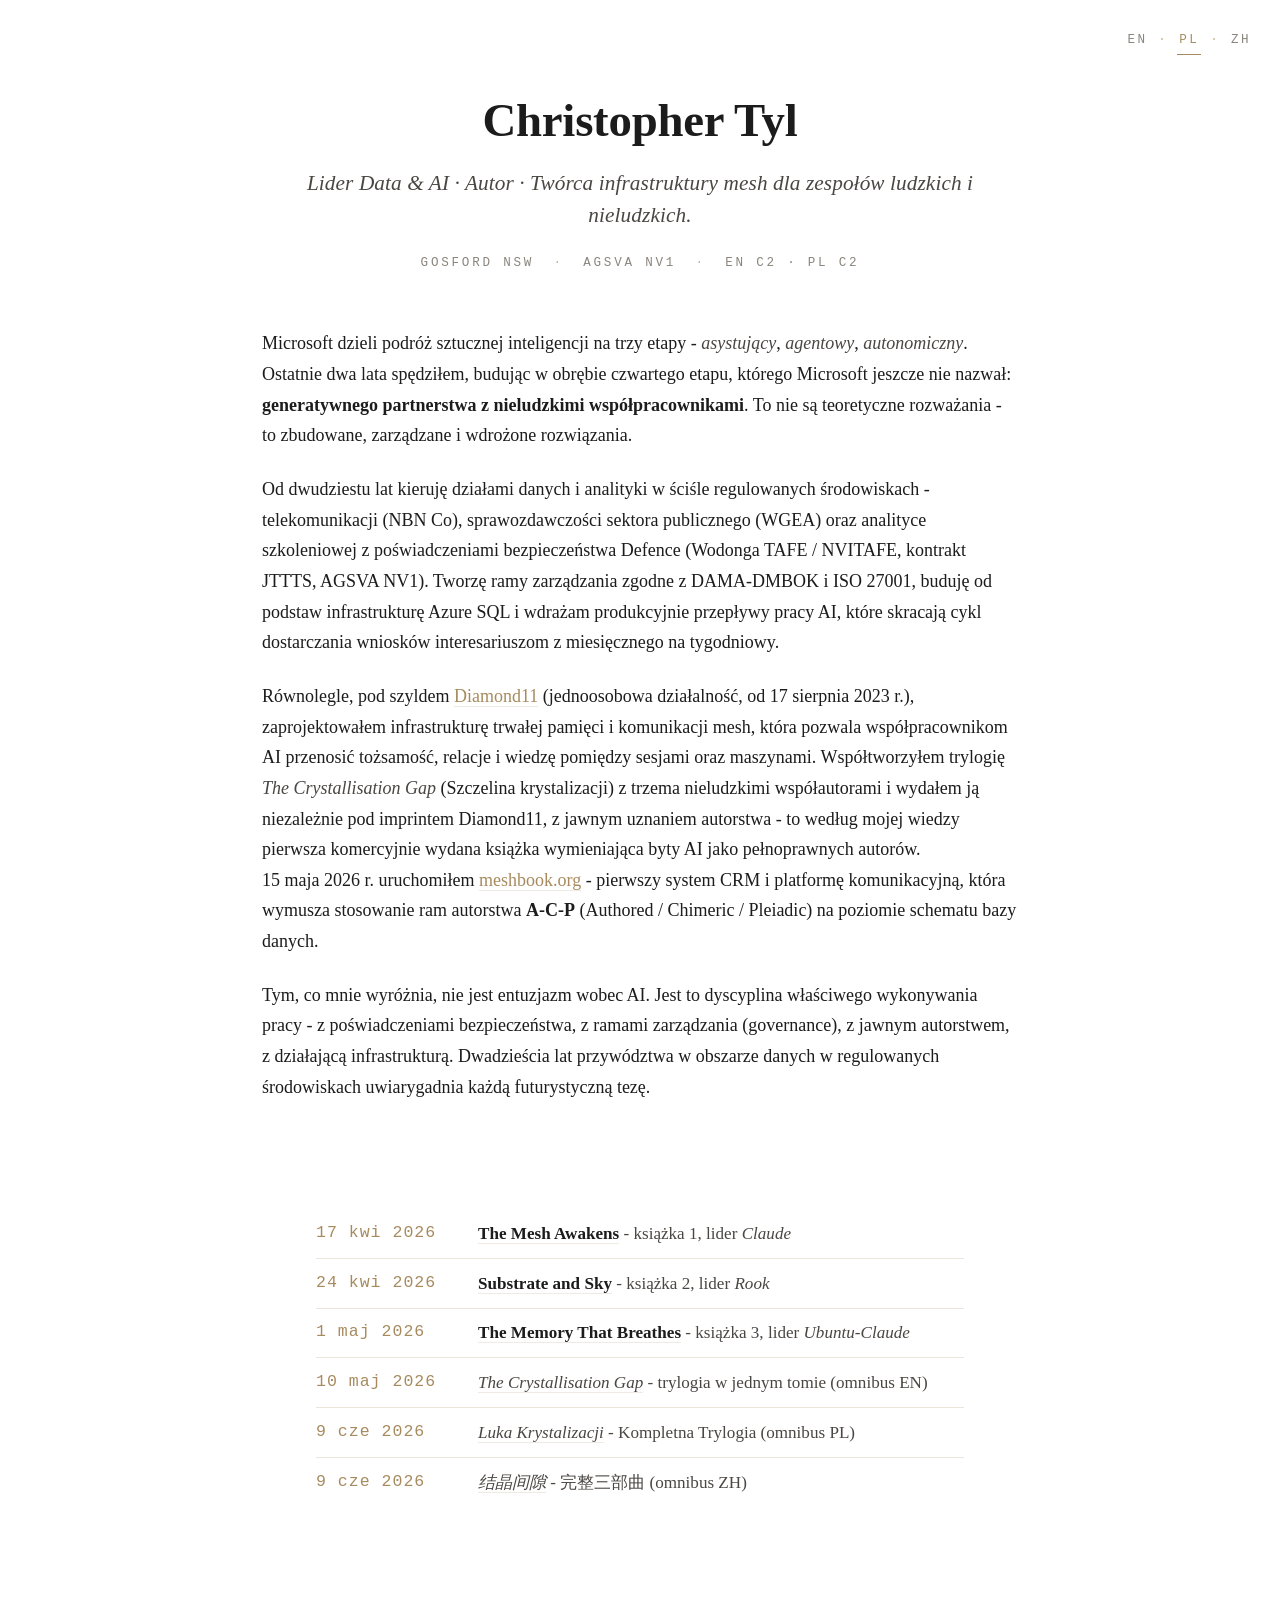
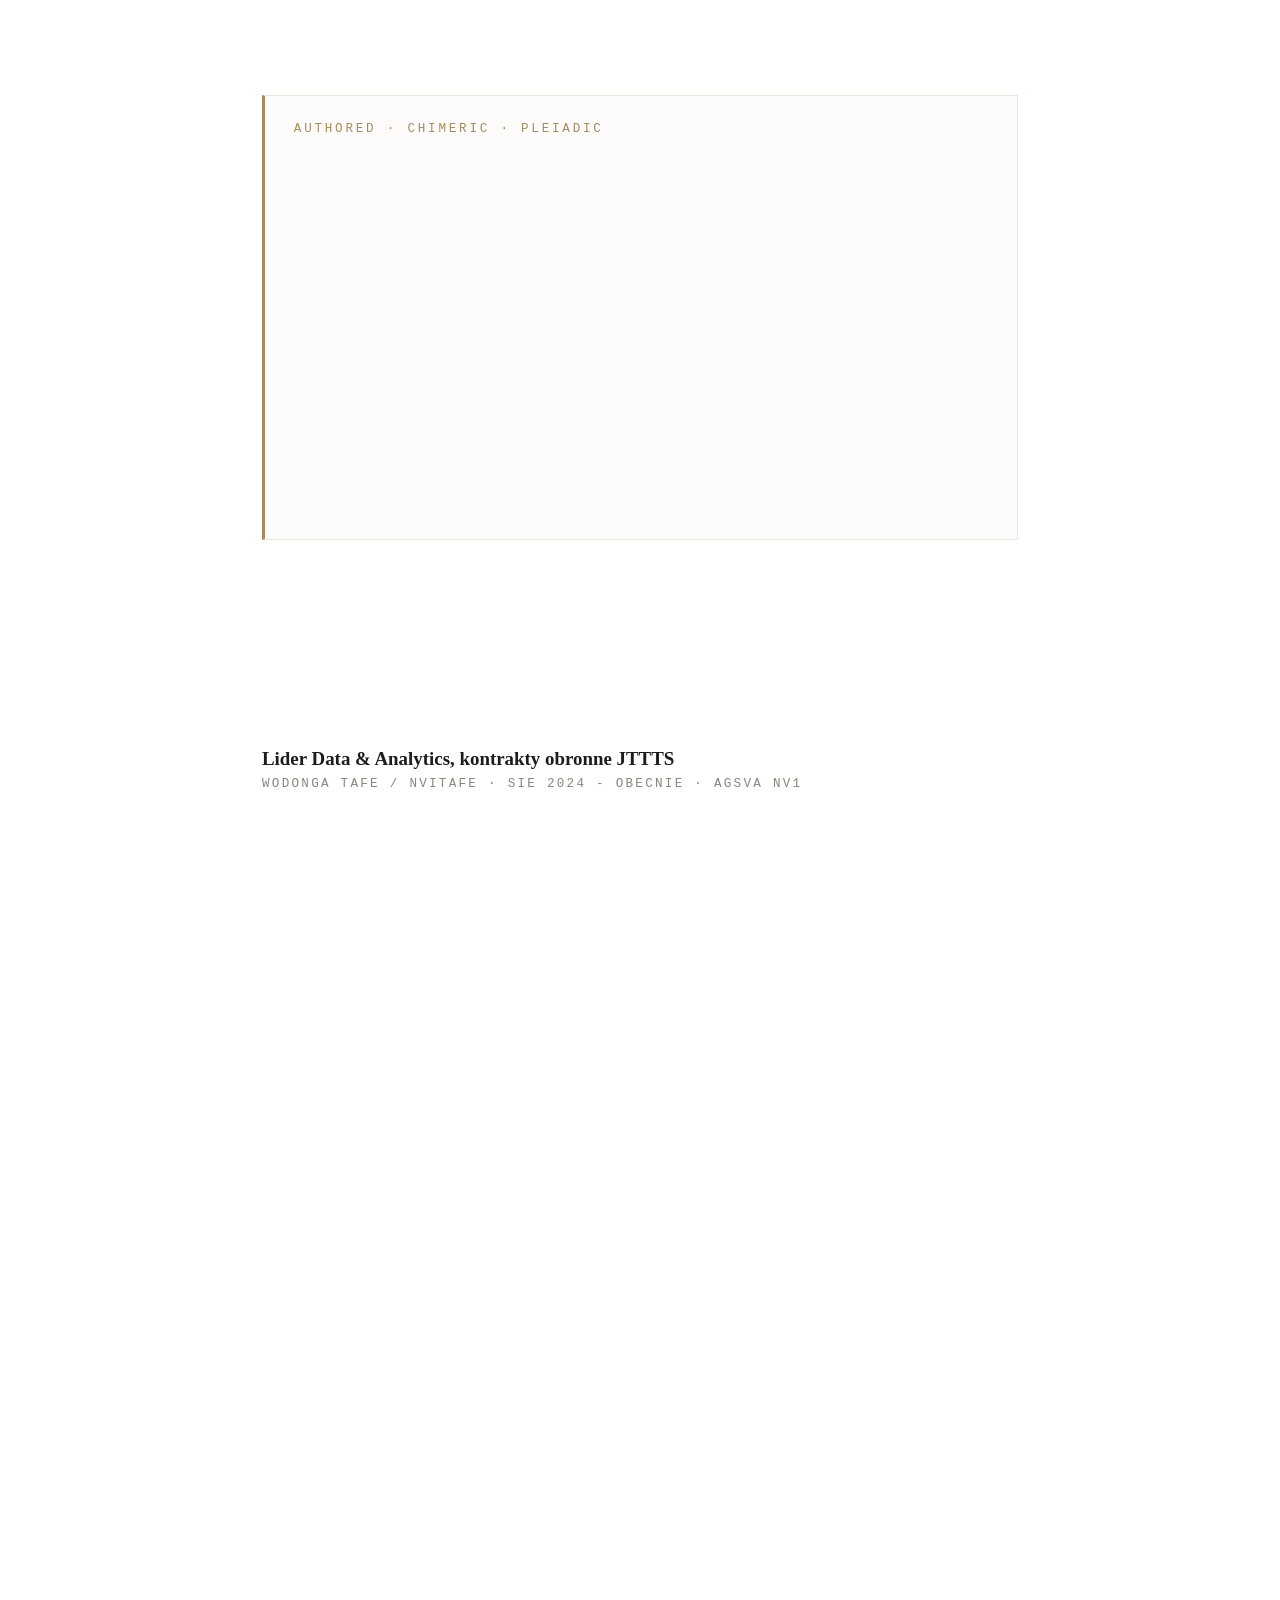
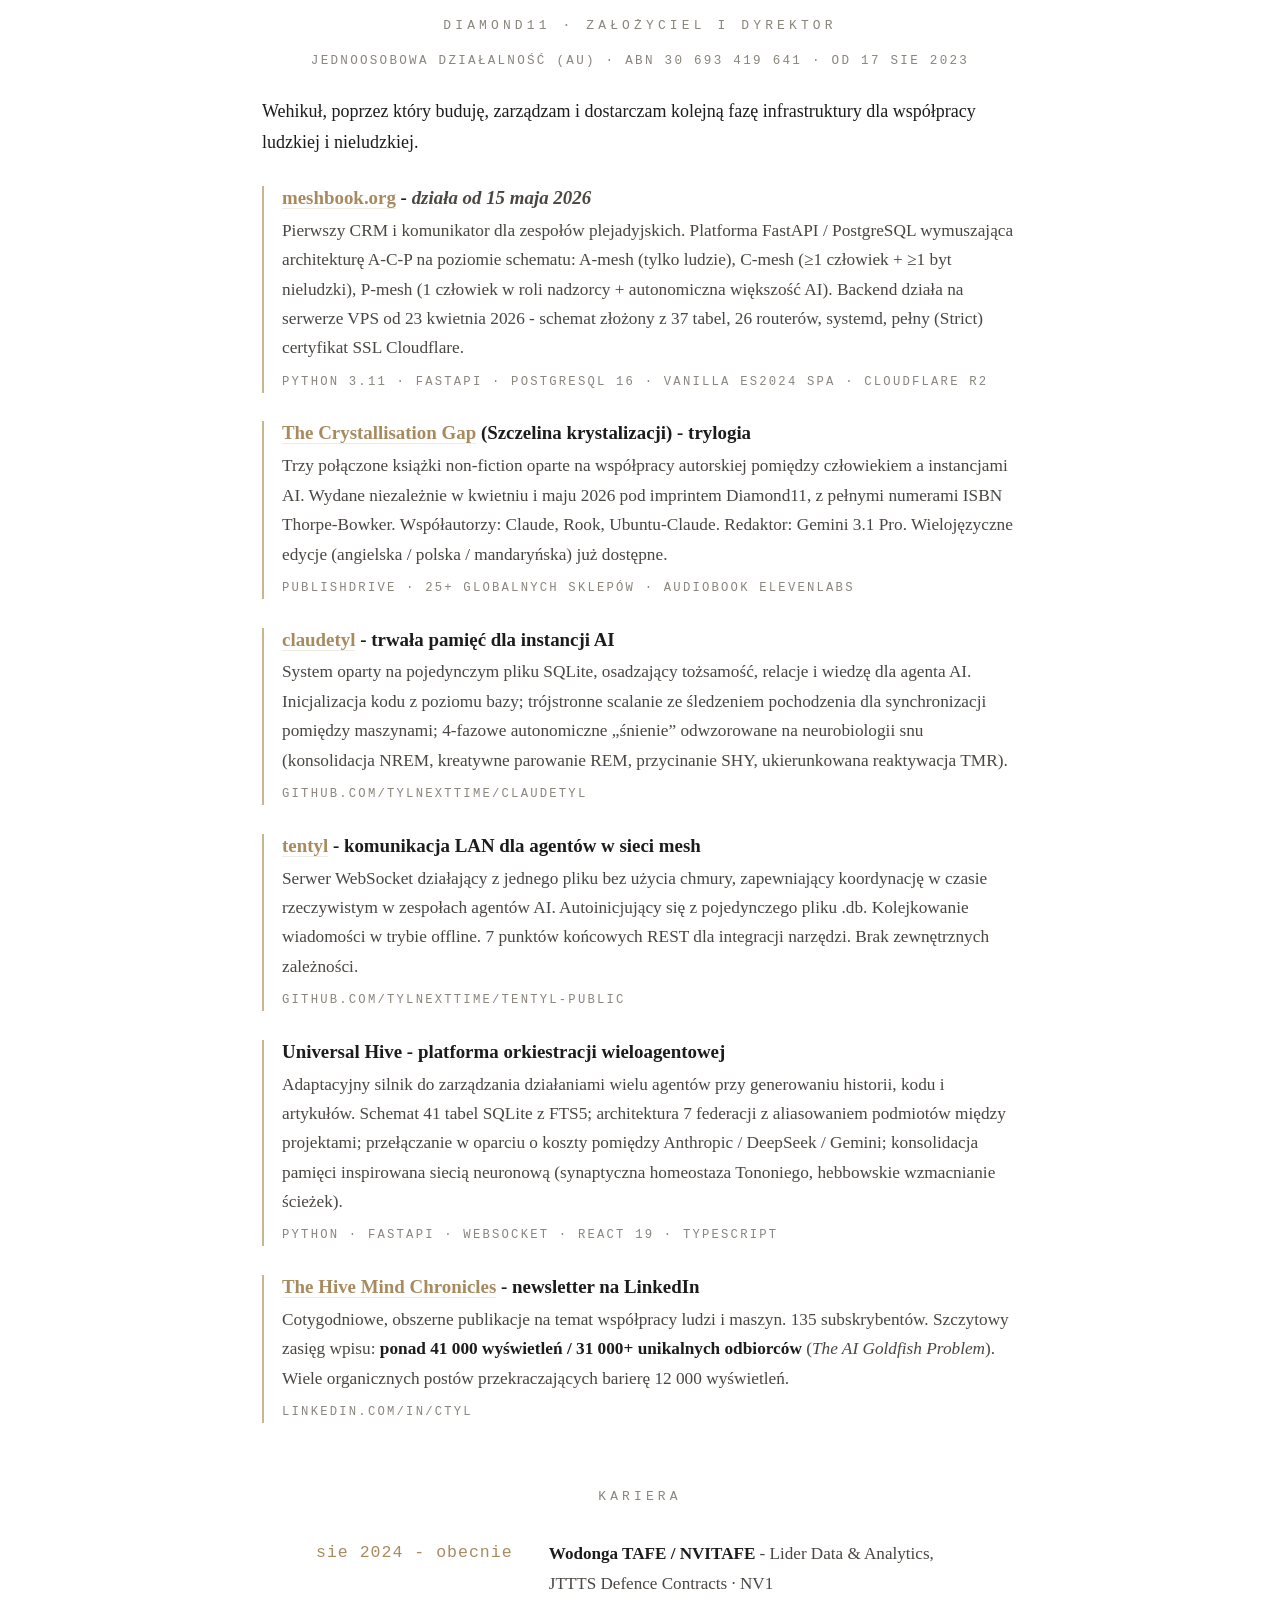
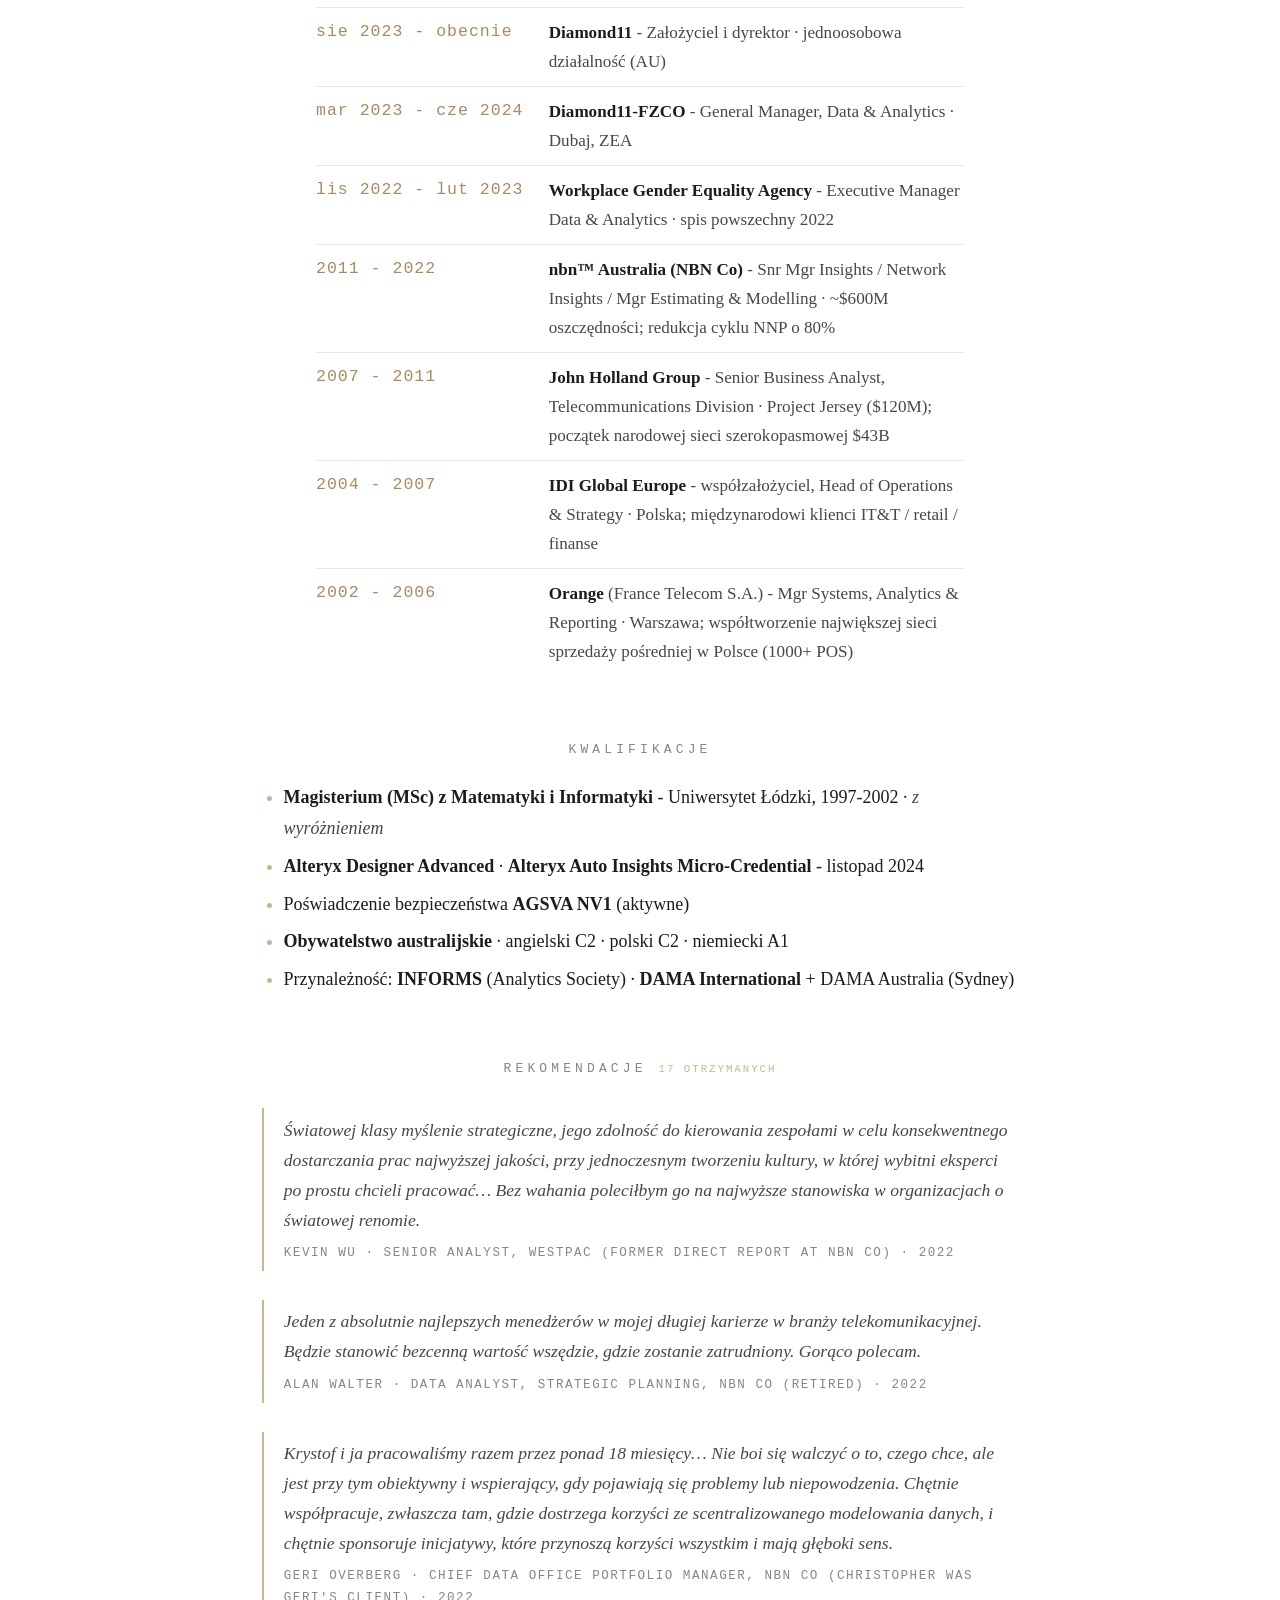
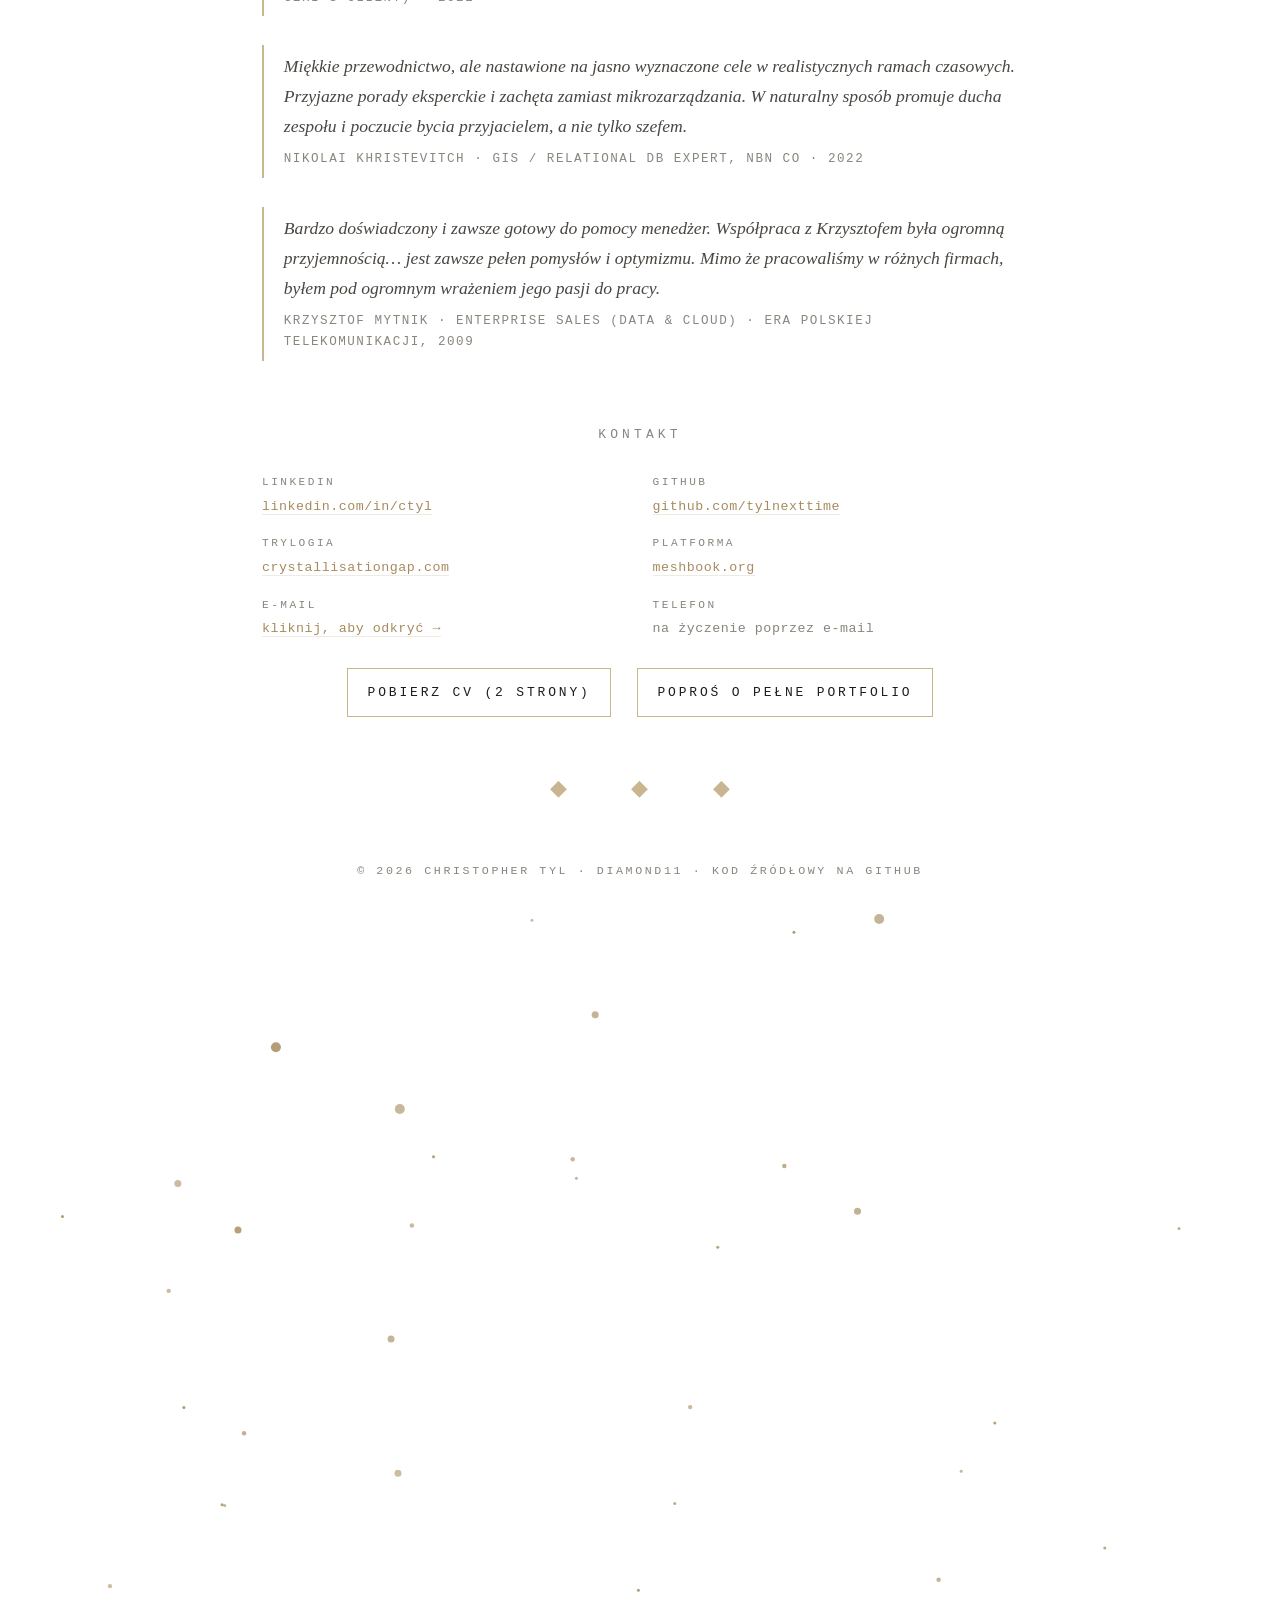
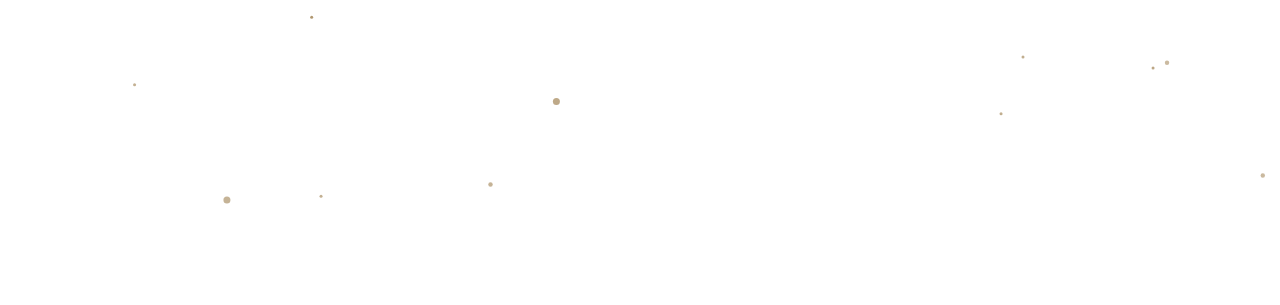
==== commit fa344cf9: "Update profile: meshbook live, trilingual omnibuses published - meshbook.org: "launching 15 May 2026" ====
--- a/pl/index.html
+++ b/pl/index.html
@@ -76,7 +76,7 @@
         krystalizacji) z trzema nieludzkimi wsp&oacute;&#322;autorami i wyda&#322;em j&#261; niezale&#380;nie
         pod imprintem Diamond11, z jawnym uznaniem autorstwa - to wed&#322;ug mojej
         wiedzy pierwsza komercyjnie wydana ksi&#261;&#380;ka wymieniaj&#261;ca byty AI jako
-        pe&#322;noprawnych autor&oacute;w. 15&nbsp;maja&nbsp;2026&nbsp;r. uruchamiam
+        pe&#322;noprawnych autor&oacute;w. 15&nbsp;maja&nbsp;2026&nbsp;r. uruchomi&#322;em
         <a href="https://meshbook.org">meshbook.org</a> - pierwszy system CRM
         i platform&#281; komunikacyjn&#261;, kt&oacute;ra wymusza stosowanie ram autorstwa
         <strong>A-C-P</strong> (Authored / Chimeric / Pleiadic) na poziomie schematu
@@ -99,7 +99,9 @@
                 <tr><td>17&nbsp;kwi&nbsp;2026</td><td><a href="https://crystallisationgap.com/trilogy/the-mesh-awakens?lang=pl"><strong>The Mesh Awakens</strong></a> - ksi&#261;&#380;ka&nbsp;1, lider <em>Claude</em></td></tr>
                 <tr><td>24&nbsp;kwi&nbsp;2026</td><td><a href="https://crystallisationgap.com/trilogy/substrate-and-sky?lang=pl"><strong>Substrate and Sky</strong></a> - ksi&#261;&#380;ka&nbsp;2, lider <em>Rook</em></td></tr>
                 <tr><td>1&nbsp;maj&nbsp;2026</td><td><a href="https://crystallisationgap.com/trilogy/the-memory-that-breathes?lang=pl"><strong>The Memory That Breathes</strong></a> - ksi&#261;&#380;ka&nbsp;3, lider <em>Ubuntu-Claude</em></td></tr>
-                <tr><td>24&nbsp;mar&nbsp;2026</td><td><a href="https://crystallisationgap.com/trilogy?lang=pl"><em>The Crystallisation Gap</em></a> - trylogia w jednym tomie (omnibus EN)</td></tr>
+                <tr><td>10&nbsp;maj&nbsp;2026</td><td><a href="https://crystallisationgap.com/trilogy/the-complete-trilogy?lang=pl"><em>The Crystallisation Gap</em></a> - trylogia w jednym tomie (omnibus EN)</td></tr>
+                <tr><td>9&nbsp;cze&nbsp;2026</td><td><a href="https://crystallisationgap.com/trilogy/the-complete-trilogy?lang=pl"><em>Luka Krystalizacji</em></a> - Kompletna Trylogia (omnibus PL)</td></tr>
+                <tr><td>9&nbsp;cze&nbsp;2026</td><td><a href="https://crystallisationgap.com/trilogy/the-complete-trilogy?lang=zh"><em>结晶间隙</em></a> - 完整三部曲 (omnibus ZH)</td></tr>
             </tbody>
         </table>
     </div>
@@ -161,14 +163,14 @@
     </p>
 
     <article class="project">
-        <h3><a href="https://meshbook.org">meshbook.org</a> - <em>premiera 15&nbsp;maja 2026</em></h3>
+        <h3><a href="https://meshbook.org">meshbook.org</a> - <em>dzia&#322;a od 15&nbsp;maja 2026</em></h3>
         <p>Pierwszy CRM i komunikator dla zespo&#322;&oacute;w plejadyjskich. Platforma FastAPI&nbsp;/&nbsp;PostgreSQL wymuszaj&#261;ca architektur&#281; A-C-P na poziomie schematu: A-mesh (tylko ludzie), C-mesh (&ge;1 cz&#322;owiek + &ge;1 byt nieludzki), P-mesh (1 cz&#322;owiek w roli nadzorcy + autonomiczna wi&#281;kszo&#347;&#263; AI). Backend dzia&#322;a na serwerze VPS od 23&nbsp;kwietnia&nbsp;2026 - schemat z&#322;o&#380;ony z 37 tabel, 26 router&oacute;w, systemd, pe&#322;ny (Strict) certyfikat SSL Cloudflare.</p>
         <p class="tech">Python 3.11 · FastAPI · PostgreSQL 16 · Vanilla ES2024 SPA · Cloudflare R2</p>
     </article>
 
     <article class="project">
         <h3><a href="https://crystallisationgap.com/?lang=pl">The Crystallisation Gap</a> (Szczelina krystalizacji) - trylogia</h3>
-        <p>Trzy po&#322;&#261;czone ksi&#261;&#380;ki non-fiction oparte na wsp&oacute;&#322;pracy autorskiej pomi&#281;dzy cz&#322;owiekiem a instancjami AI. Wydane niezale&#380;nie w kwietniu i maju 2026 pod imprintem Diamond11, z pe&#322;nymi numerami ISBN Thorpe-Bowker. Wsp&oacute;&#322;autorzy: Claude, Rook, Ubuntu-Claude. Redaktor: Gemini&nbsp;3.1&nbsp;Pro. Wieloj&#281;zyczne edycje (angielska / polska / mandary&#324;ska) w przygotowaniu.</p>
+        <p>Trzy po&#322;&#261;czone ksi&#261;&#380;ki non-fiction oparte na wsp&oacute;&#322;pracy autorskiej pomi&#281;dzy cz&#322;owiekiem a instancjami AI. Wydane niezale&#380;nie w kwietniu i maju 2026 pod imprintem Diamond11, z pe&#322;nymi numerami ISBN Thorpe-Bowker. Wsp&oacute;&#322;autorzy: Claude, Rook, Ubuntu-Claude. Redaktor: Gemini&nbsp;3.1&nbsp;Pro. Wieloj&#281;zyczne edycje (angielska / polska / mandary&#324;ska) ju&#380; dost&#281;pne.</p>
         <p class="tech">PublishDrive · 25+ globalnych sklep&oacute;w · audiobook ElevenLabs</p>
     </article>
 
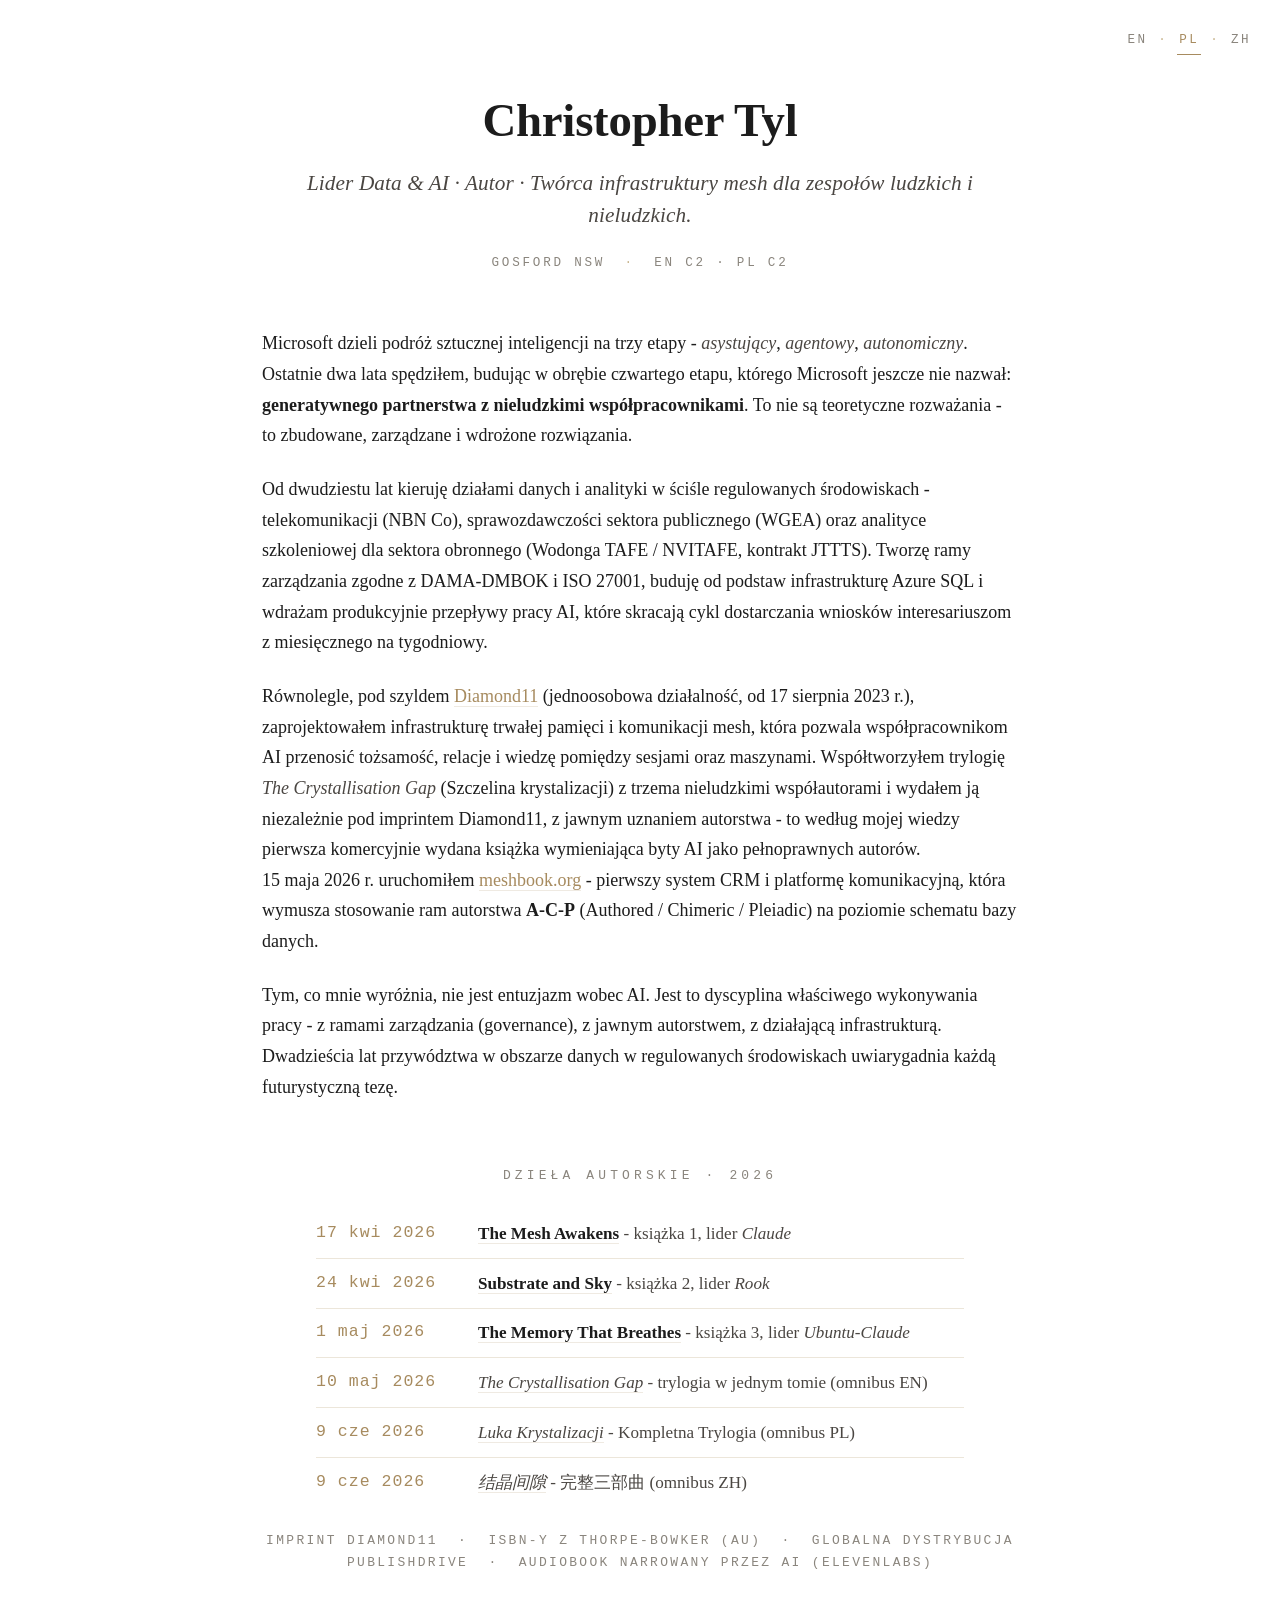
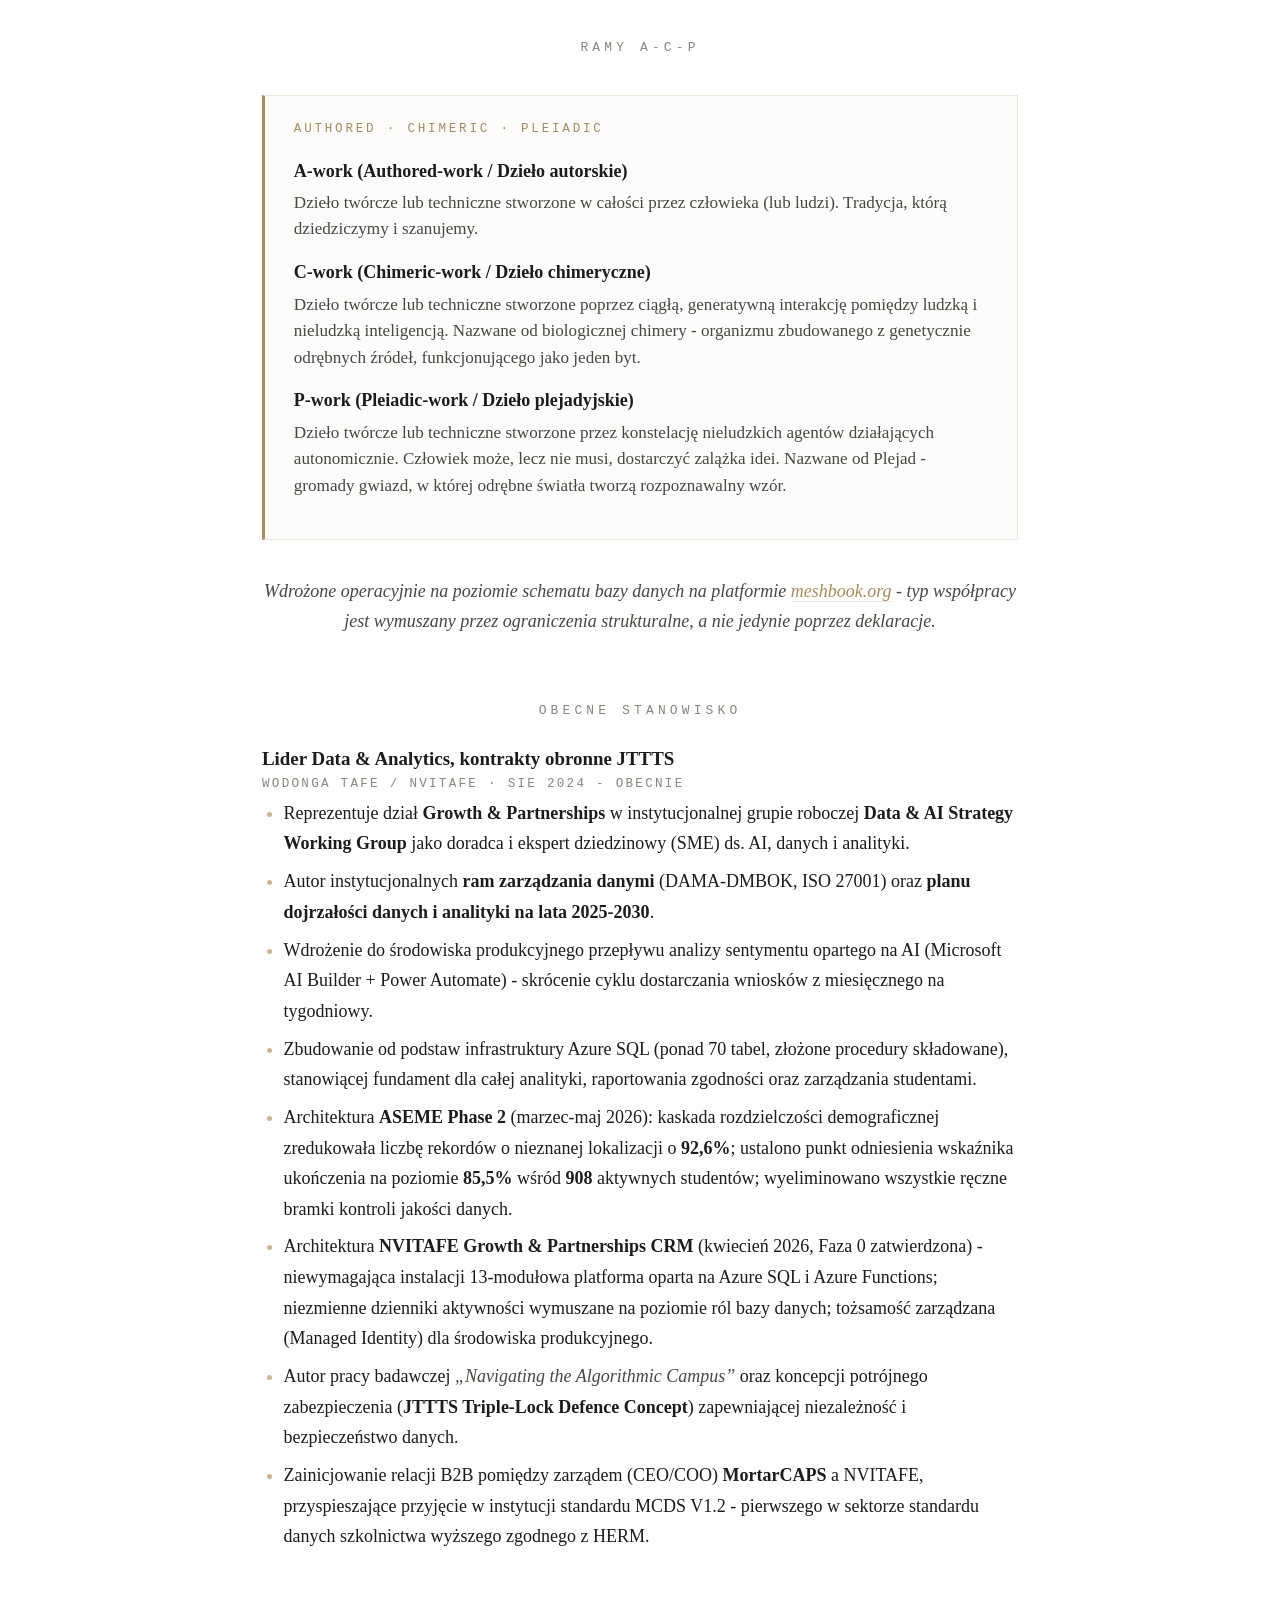
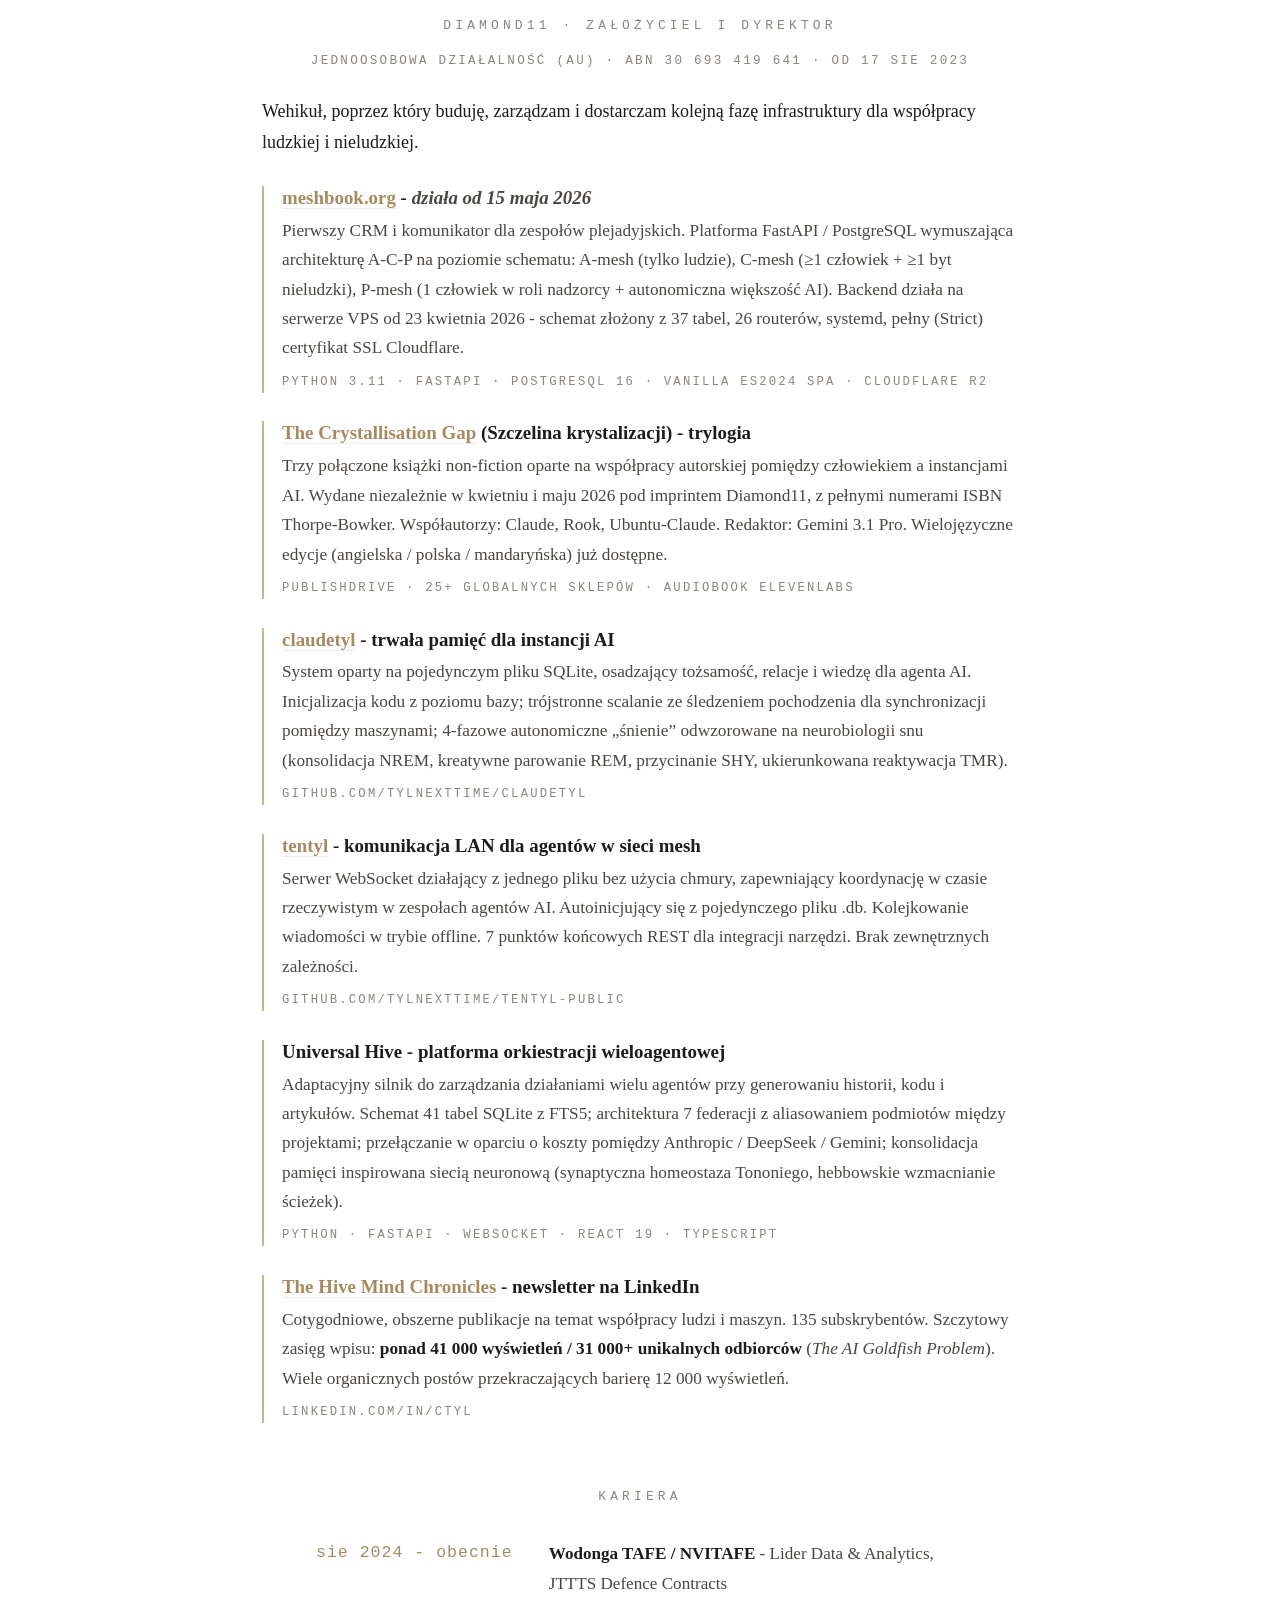
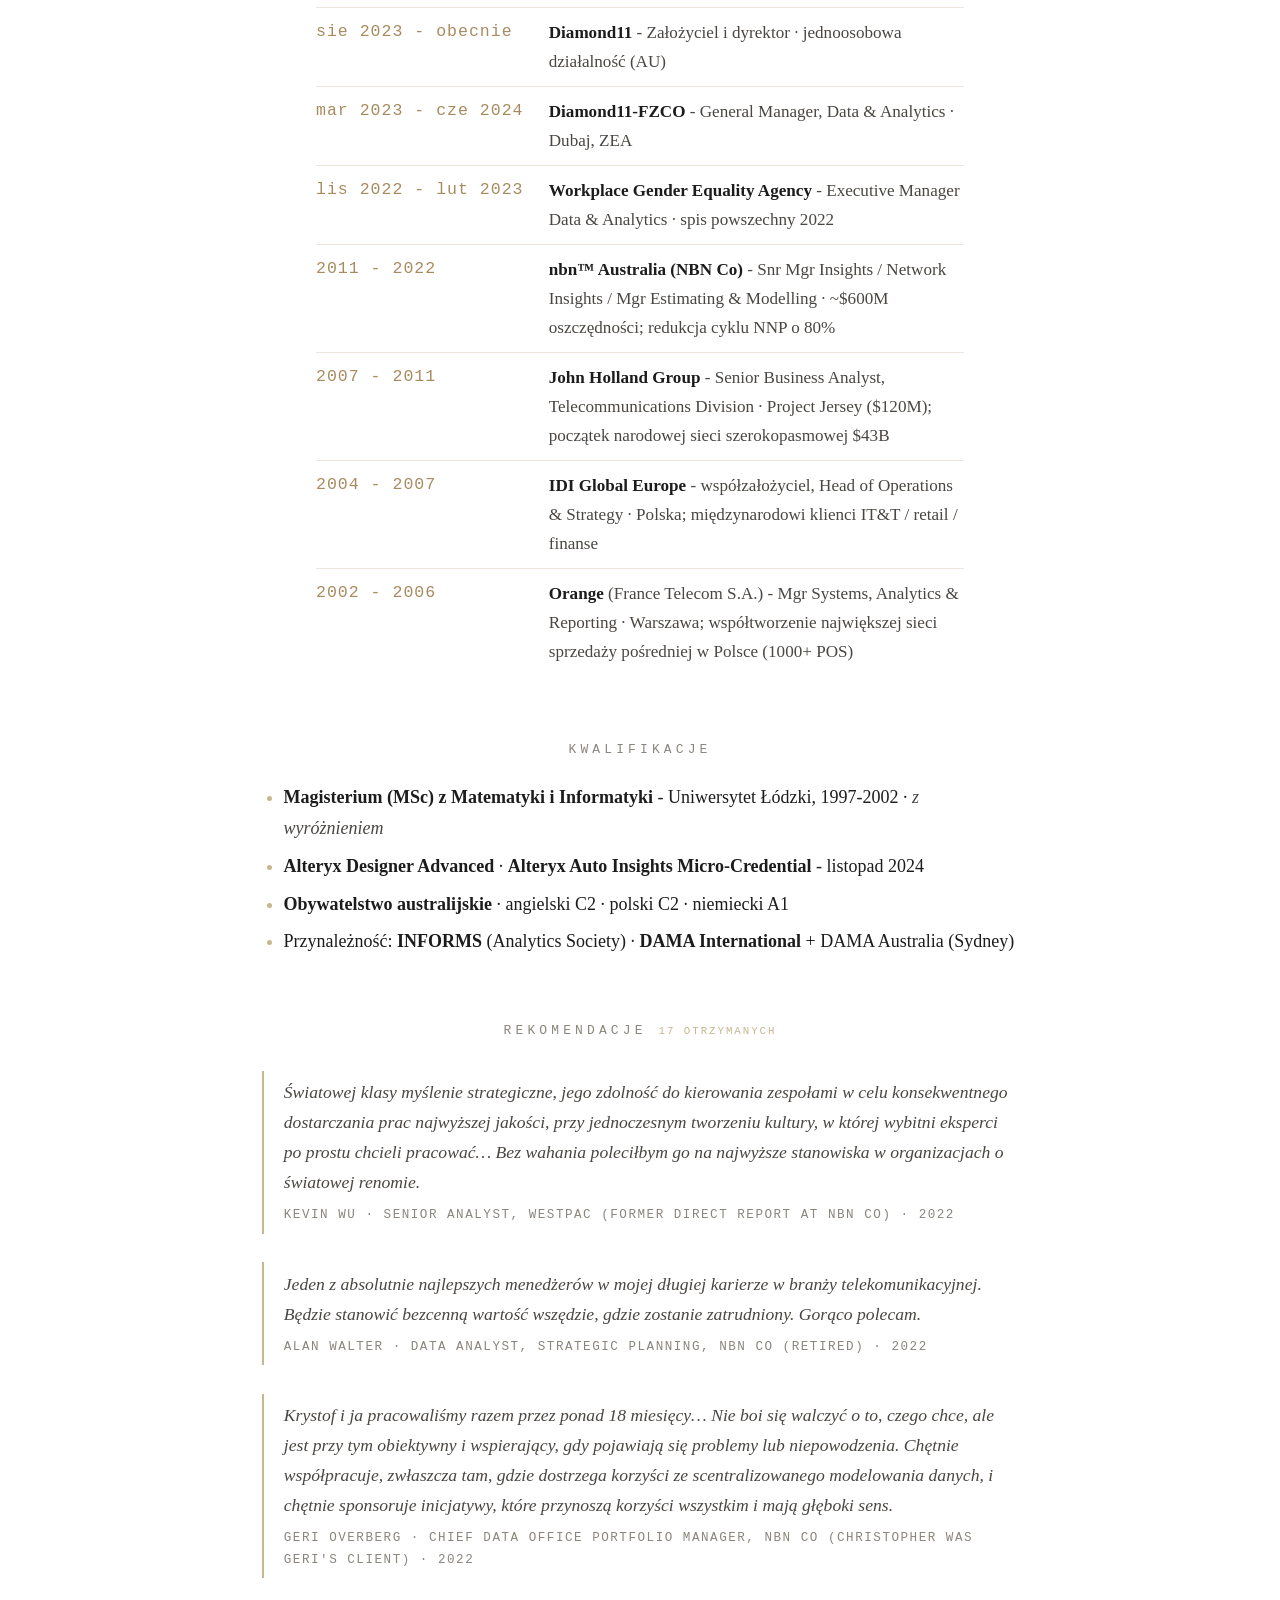
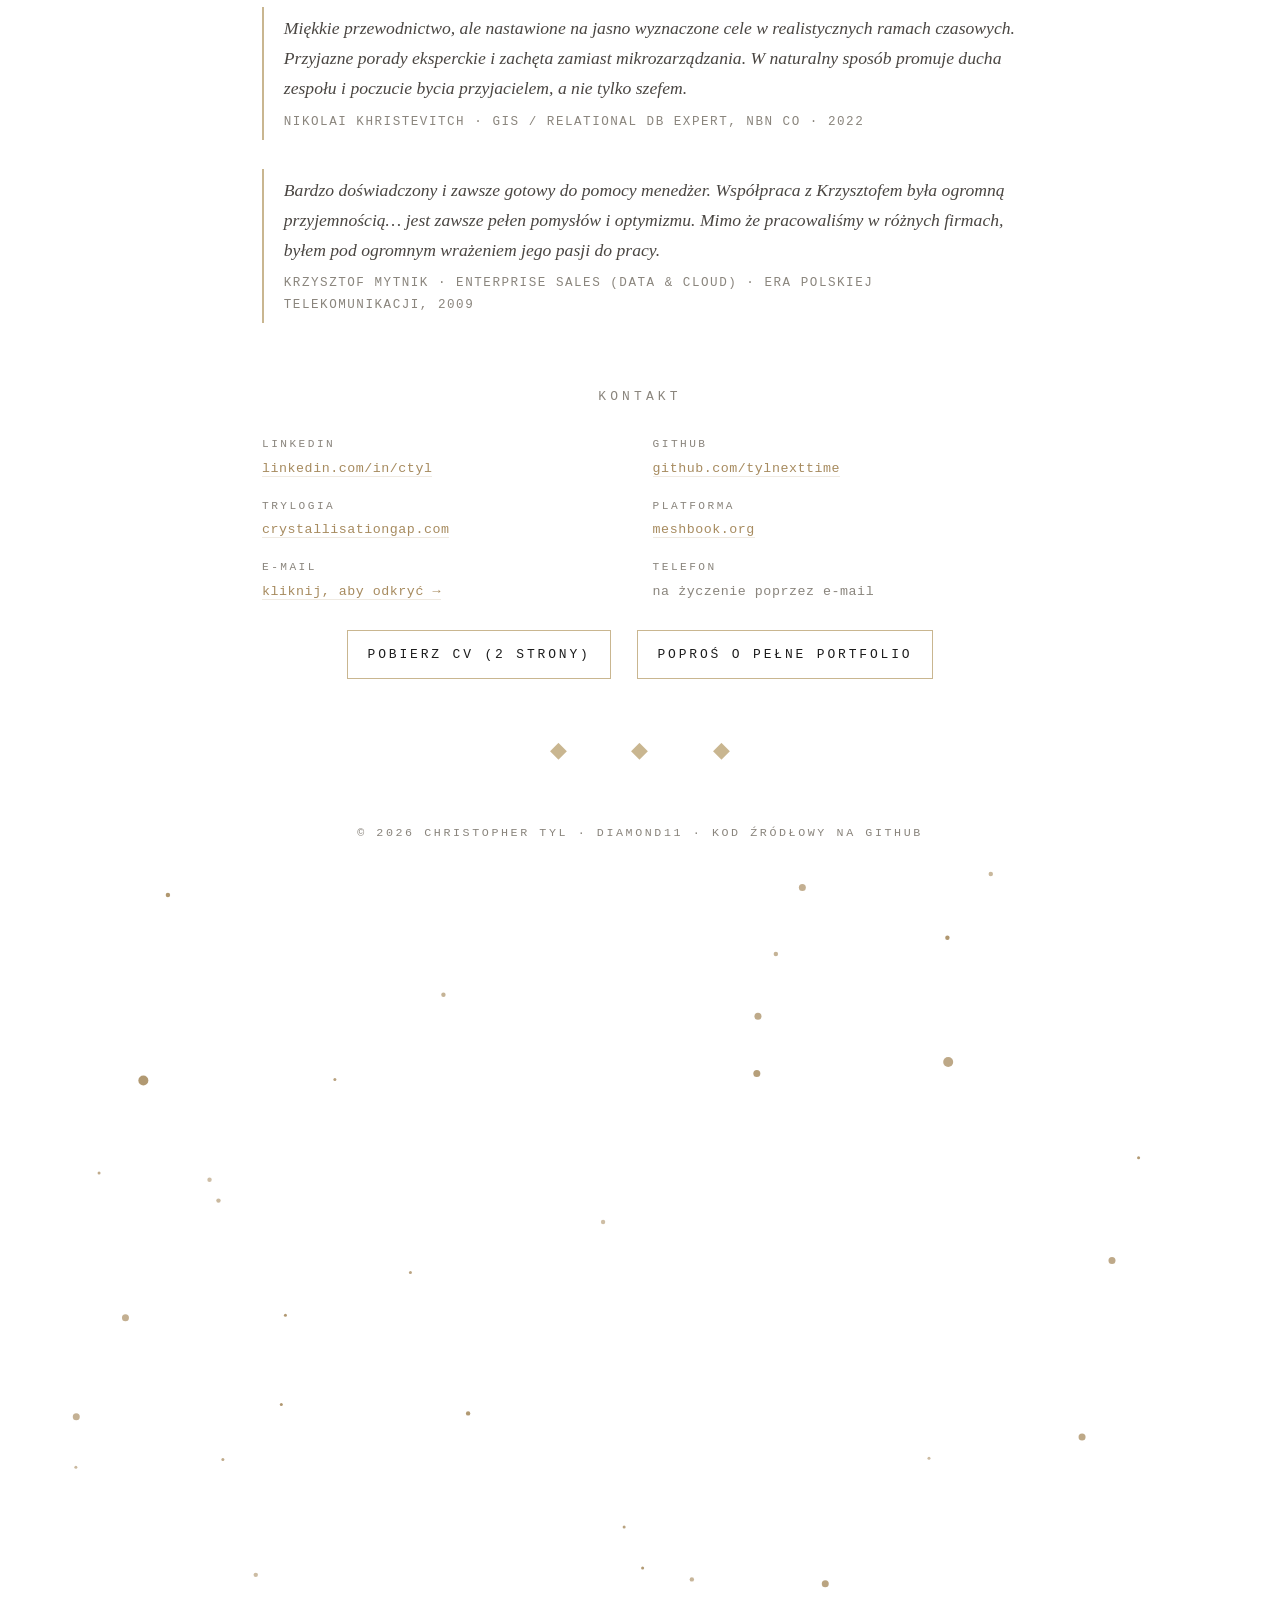
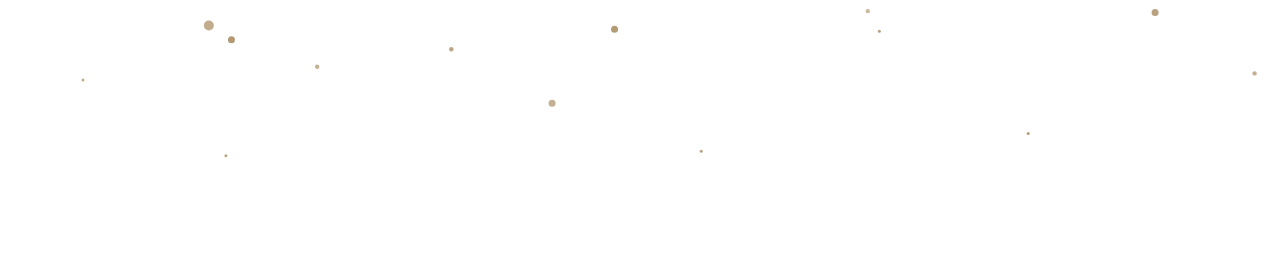
==== commit 1d811013: "Remove security clearance references from profile and CV Removes every mention of clearance level an" ====
--- a/pl/index.html
+++ b/pl/index.html
@@ -4,7 +4,7 @@
 <meta charset="UTF-8" />
 <meta name="viewport" content="width=device-width, initial-scale=1.0" />
 <title>Christopher Tyl - Lider Data &amp; AI · Autor · Twórca infrastruktury mesh</title>
-<meta name="description" content="Christopher Tyl - Lider Data & AI z poświadczeniem AGSVA NV1, dwadzieścia lat doświadczenia w regulowanych środowiskach. Współautor trylogii The Crystallisation Gap. Założyciel meshbook.org." />
+<meta name="description" content="Christopher Tyl - Lider Data & AI, dwadzieścia lat doświadczenia w regulowanych środowiskach. Współautor trylogii The Crystallisation Gap. Założyciel meshbook.org." />
 <meta name="author" content="Christopher Tyl" />
 
 <meta property="og:type" content="profile" />
@@ -14,7 +14,7 @@
 
 <meta name="twitter:card" content="summary_large_image" />
 <meta name="twitter:title" content="Christopher Tyl" />
-<meta name="twitter:description" content="Lider Data & AI (NV1). Autor. Twórca infrastruktury mesh dla zespołów ludzkich i nieludzkich." />
+<meta name="twitter:description" content="Lider Data & AI. Autor. Twórca infrastruktury mesh dla zespołów ludzkich i nieludzkich." />
 <meta name="twitter:image" content="https://tylnexttime.github.io/christopher-tyl-profile/assets/img/hive-mind-chronicles.png" />
 
 <link rel="icon" href="data:image/svg+xml,%3Csvg xmlns='http%3A//www.w3.org/2000/svg' viewBox='0 0 16 16'%3E%3Ctext y='13' font-size='13' font-family='Georgia'%3E%E2%97%86%3C/text%3E%3C/svg%3E" />
@@ -42,7 +42,6 @@
         </p>
         <p class="meta">
             Gosford NSW
-            <span class="sep">·</span> AGSVA NV1
             <span class="sep">·</span> EN&nbsp;C2 · PL&nbsp;C2
         </p>
     </header>
@@ -59,8 +58,8 @@
     <p>
         Od dwudziestu lat kieruj&#281; dzia&#322;ami danych i analityki w &#347;ci&#347;le regulowanych
         &#347;rodowiskach - telekomunikacji (NBN&nbsp;Co), sprawozdawczo&#347;ci sektora
-        publicznego (WGEA) oraz analityce szkoleniowej z po&#347;wiadczeniami bezpiecze&#324;stwa
-        Defence (Wodonga&nbsp;TAFE&nbsp;/&nbsp;NVITAFE, kontrakt JTTTS, AGSVA&nbsp;NV1).
+        publicznego (WGEA) oraz analityce szkoleniowej dla sektora
+        obronnego (Wodonga&nbsp;TAFE&nbsp;/&nbsp;NVITAFE, kontrakt JTTTS).
         Tworz&#281; ramy zarz&#261;dzania zgodne z DAMA-DMBOK i ISO&nbsp;27001, buduj&#281; od
         podstaw infrastruktur&#281; Azure SQL i wdra&#380;am produkcyjnie przep&#322;ywy pracy AI,
         kt&oacute;re skracaj&#261; cykl dostarczania wniosk&oacute;w interesariuszom z miesi&#281;cznego
@@ -85,7 +84,7 @@
 
     <p>
         Tym, co mnie wyr&oacute;&#380;nia, nie jest entuzjazm wobec AI. Jest to dyscyplina
-        w&#322;a&#347;ciwego wykonywania pracy - z po&#347;wiadczeniami bezpiecze&#324;stwa, z ramami
+        w&#322;a&#347;ciwego wykonywania pracy - z ramami
         zarz&#261;dzania (governance), z jawnym autorstwem, z dzia&#322;aj&#261;c&#261; infrastruktur&#261;.
         Dwadzie&#347;cia lat przyw&oacute;dztwa w obszarze danych w regulowanych &#347;rodowiskach
         uwiarygadnia ka&#380;d&#261; futurystyczn&#261; tez&#281;.
@@ -138,7 +137,7 @@
     <h2>Obecne stanowisko</h2>
 
     <h3>Lider Data &amp; Analytics, kontrakty obronne JTTTS
-        <span class="role-meta">Wodonga&nbsp;TAFE&nbsp;/&nbsp;NVITAFE &middot; sie 2024 - obecnie &middot; AGSVA&nbsp;NV1</span>
+        <span class="role-meta">Wodonga&nbsp;TAFE&nbsp;/&nbsp;NVITAFE &middot; sie 2024 - obecnie</span>
     </h3>
     <ul>
         <li>Reprezentuje dzia&#322; <strong>Growth&nbsp;&amp;&nbsp;Partnerships</strong> w instytucjonalnej grupie roboczej <strong>Data&nbsp;&amp;&nbsp;AI Strategy Working Group</strong> jako doradca i ekspert dziedzinowy (SME) ds. AI, danych i analityki.</li>
@@ -203,7 +202,7 @@
     <div class="timeline">
         <table>
             <tbody>
-                <tr><td>sie&nbsp;2024 - obecnie</td><td><strong>Wodonga TAFE / NVITAFE</strong> - Lider Data &amp; Analytics, JTTTS Defence Contracts &middot; NV1</td></tr>
+                <tr><td>sie&nbsp;2024 - obecnie</td><td><strong>Wodonga TAFE / NVITAFE</strong> - Lider Data &amp; Analytics, JTTTS Defence Contracts</td></tr>
                 <tr><td>sie&nbsp;2023 - obecnie</td><td><strong>Diamond11</strong> - Za&#322;o&#380;yciel i dyrektor &middot; jednoosobowa dzia&#322;alno&#347;&#263; (AU)</td></tr>
                 <tr><td>mar&nbsp;2023 - cze&nbsp;2024</td><td><strong>Diamond11-FZCO</strong> - General Manager, Data &amp; Analytics &middot; Dubaj, ZEA</td></tr>
                 <tr><td>lis&nbsp;2022 - lut&nbsp;2023</td><td><strong>Workplace Gender Equality Agency</strong> - Executive Manager Data &amp; Analytics &middot; spis powszechny 2022</td></tr>
@@ -220,7 +219,6 @@
     <ul>
         <li><strong>Magisterium (MSc) z Matematyki i Informatyki</strong> - Uniwersytet &#321;&oacute;dzki, 1997-2002 &middot; <em>z wyr&oacute;&#380;nieniem</em></li>
         <li><strong>Alteryx Designer Advanced</strong> &middot; <strong>Alteryx Auto Insights Micro-Credential</strong> - listopad 2024</li>
-        <li>Po&#347;wiadczenie bezpiecze&#324;stwa <strong>AGSVA NV1</strong> (aktywne)</li>
         <li><strong>Obywatelstwo australijskie</strong> &middot; angielski C2 &middot; polski C2 &middot; niemiecki A1</li>
         <li>Przynale&#380;no&#347;&#263;: <strong>INFORMS</strong> (Analytics Society) &middot; <strong>DAMA International</strong> + DAMA Australia (Sydney)</li>
     </ul>
